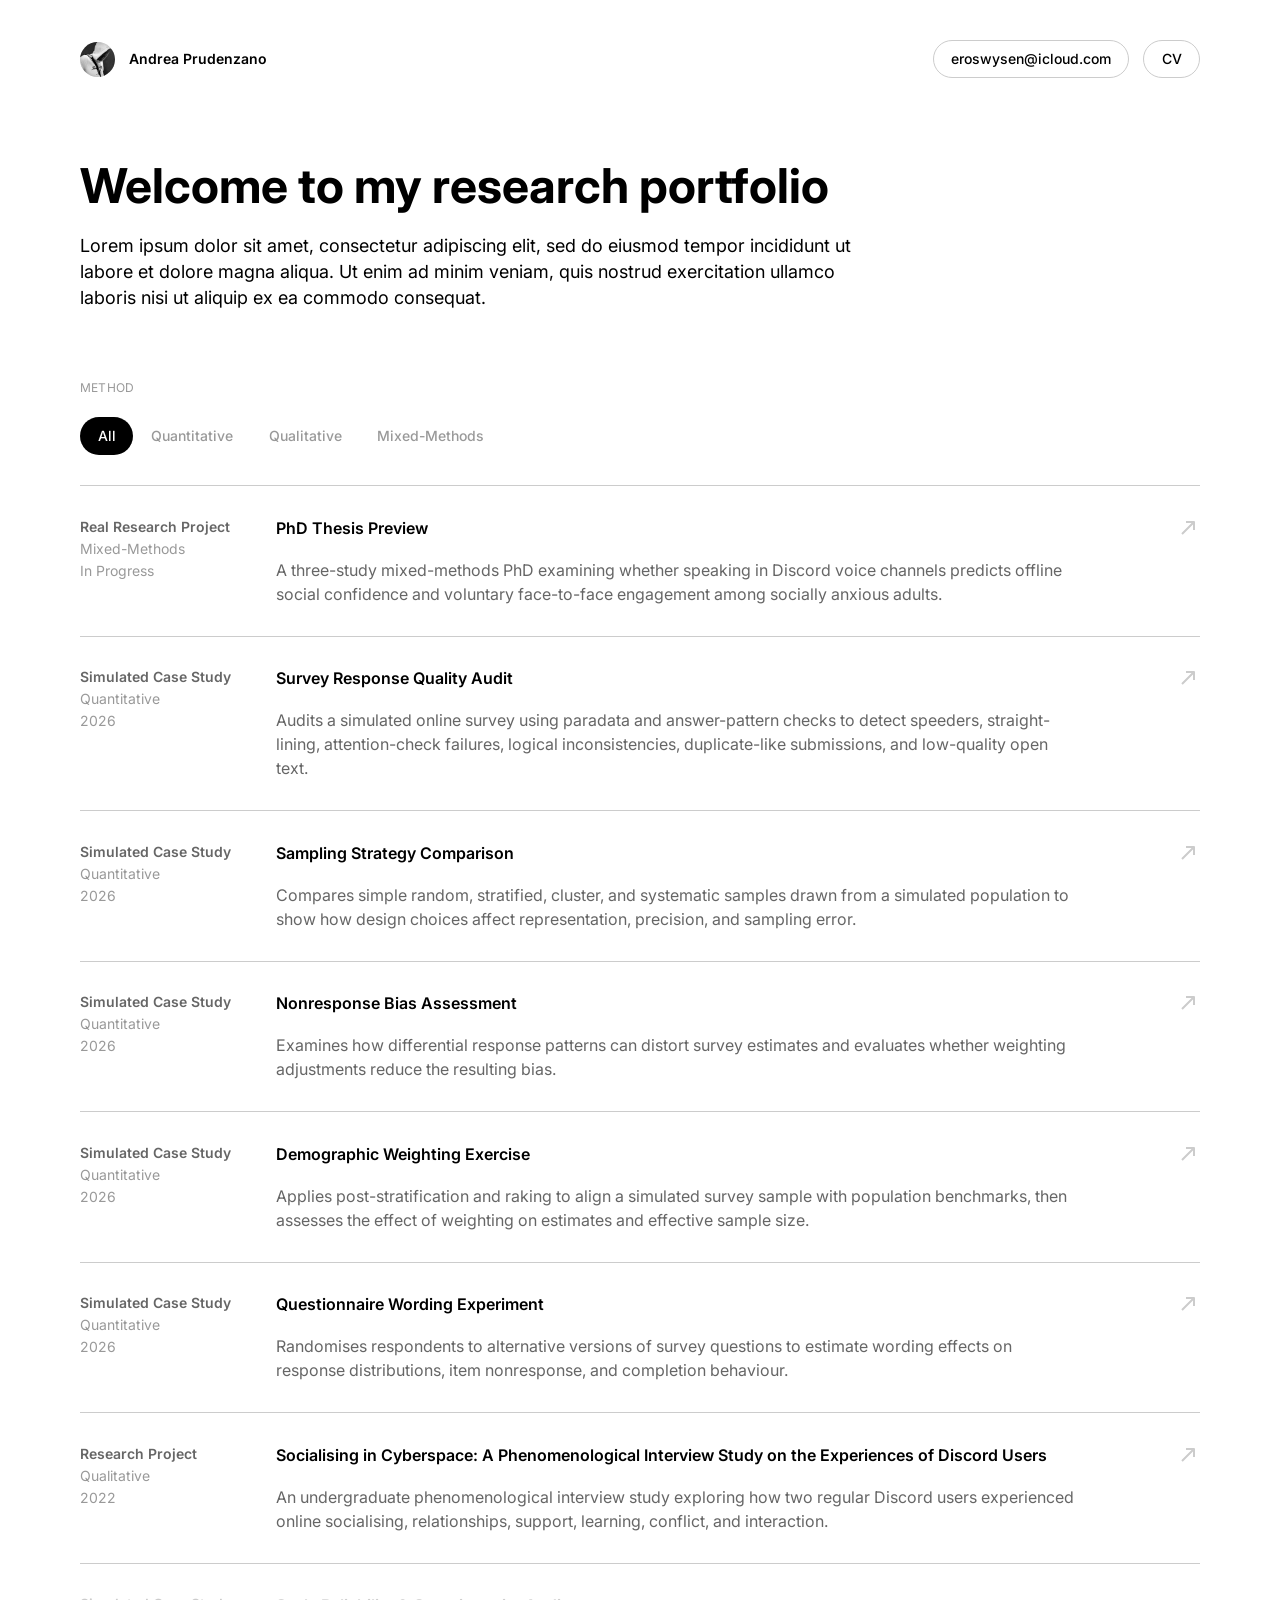
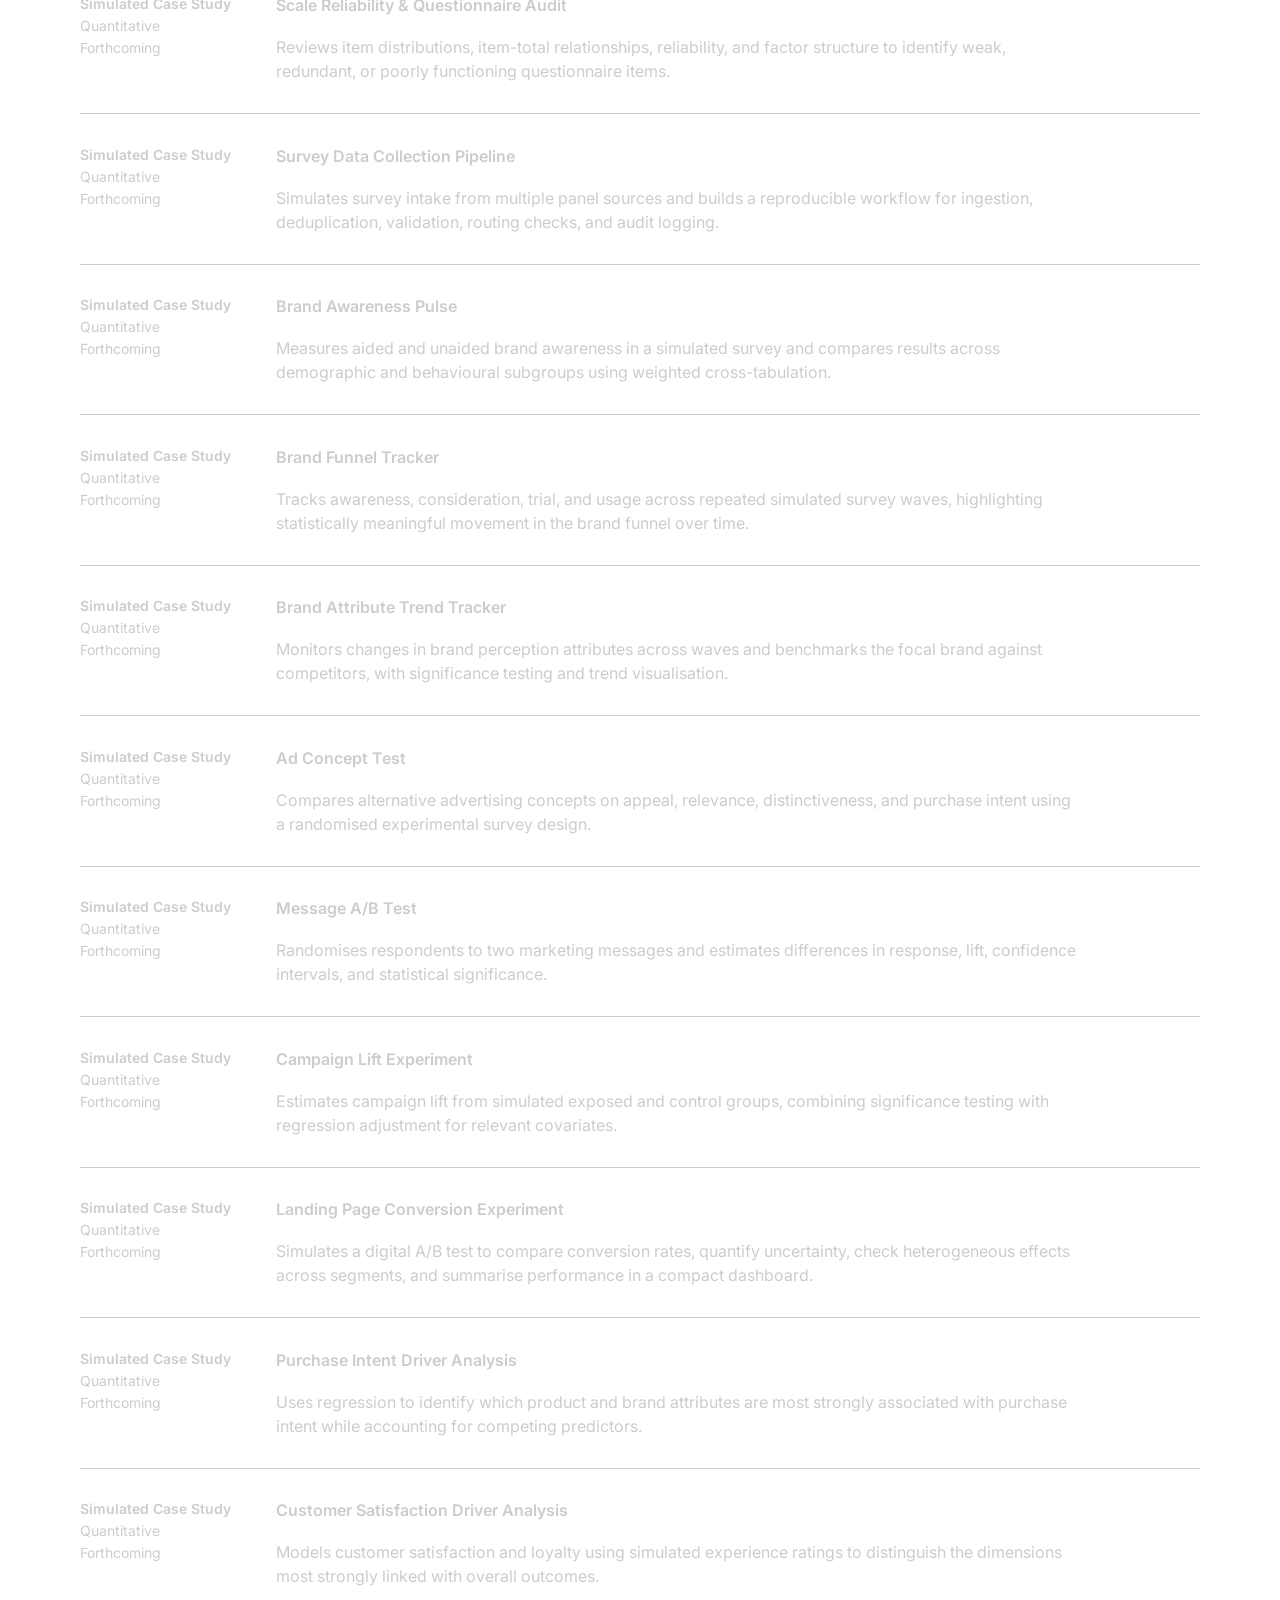
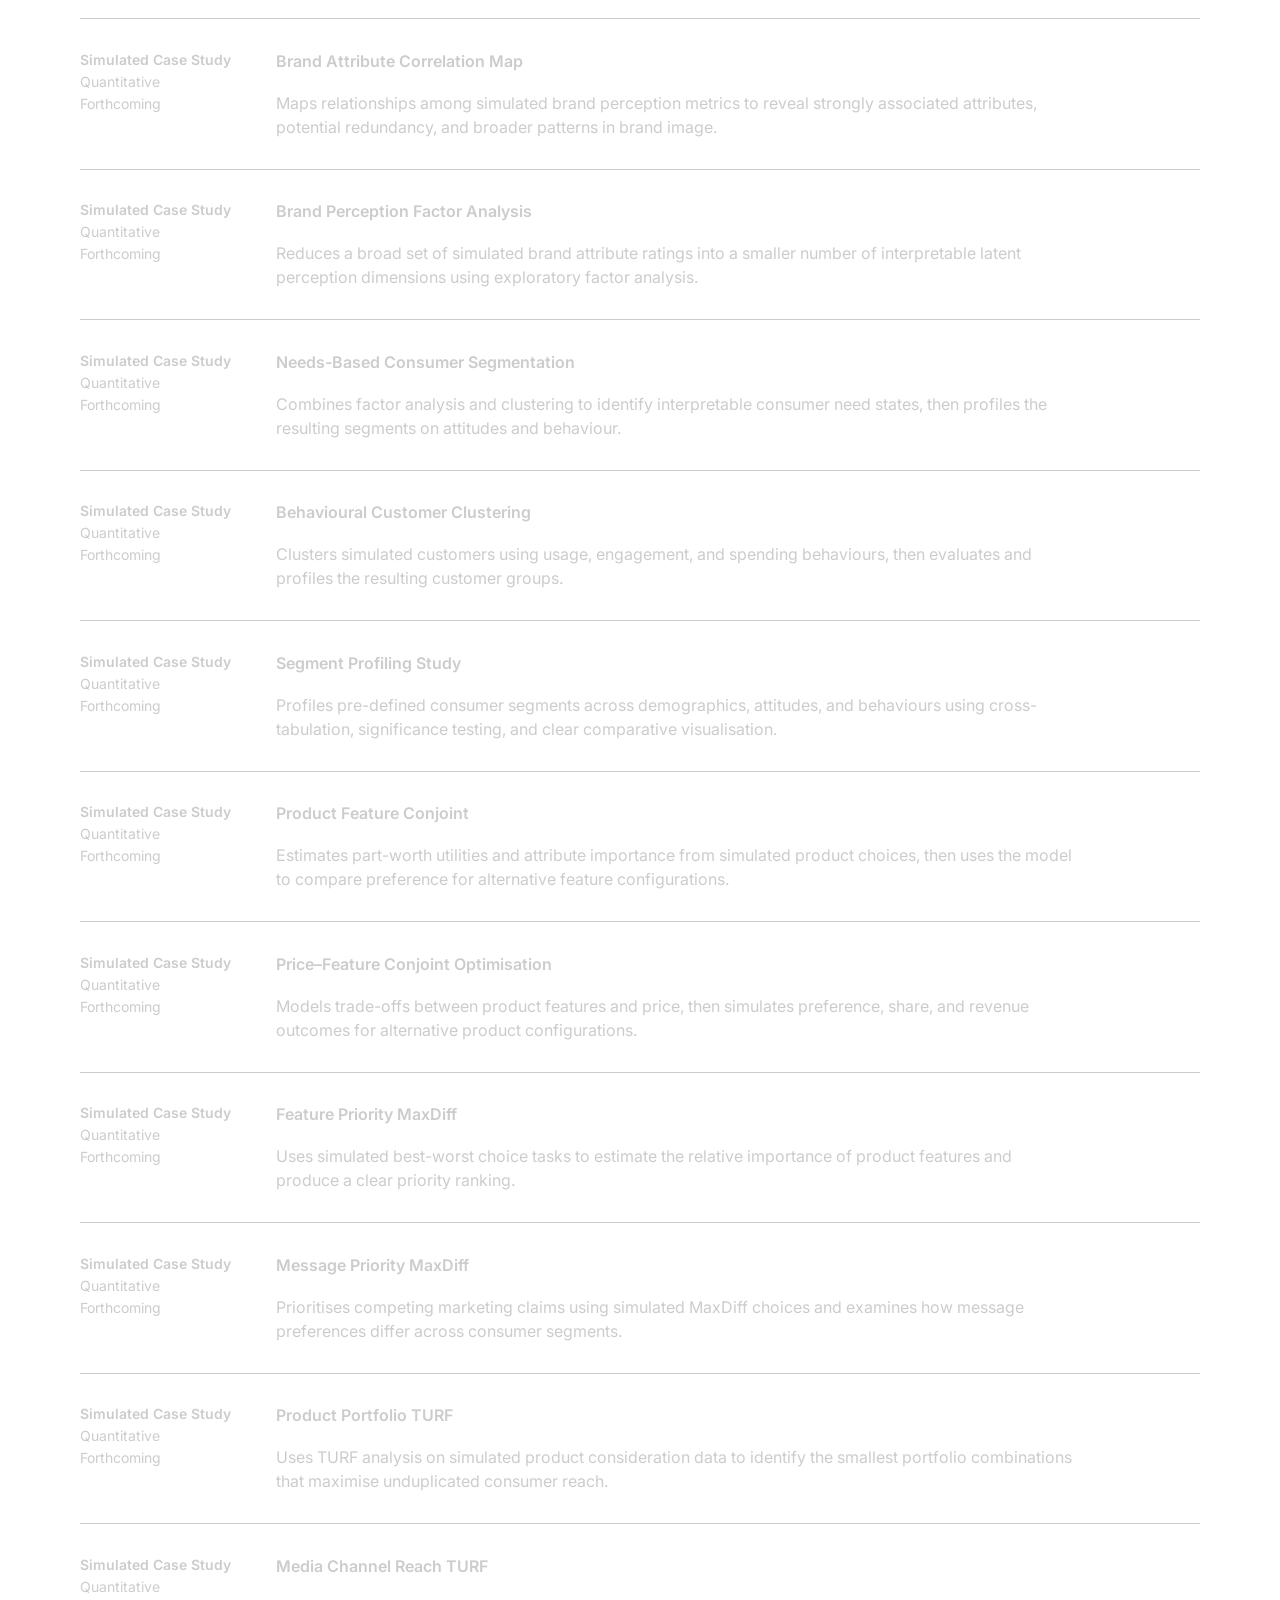
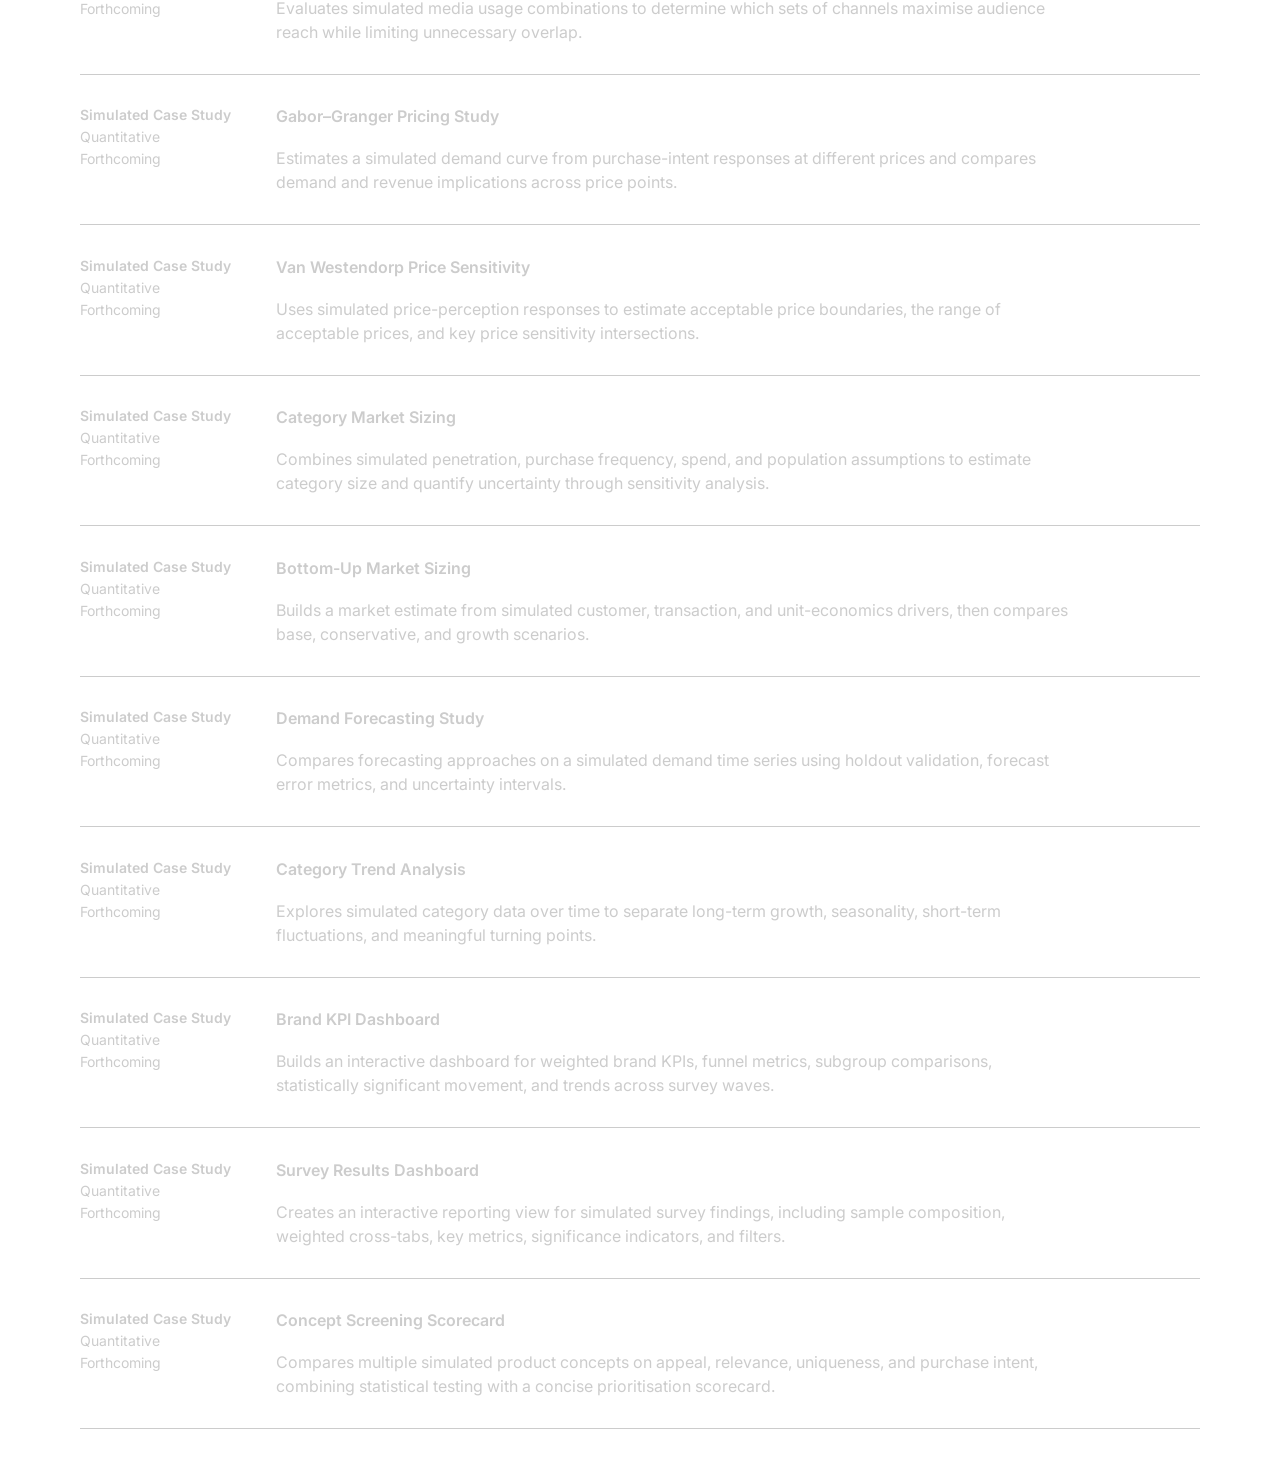
==== index.html @ dee07a95 "Deploy Figma homepage material v29" ====
<!doctype html>
<html lang="en">
<head>
  <meta charset="utf-8">
  <meta name="viewport" content="width=device-width, initial-scale=1">
  <meta name="description" content="Andrea Prudenzano — quantitative, qualitative, and mixed-methods research portfolio.">
  <meta name="deployment-version" content="20260828-figma-homepage-material-v29">
  <title>Andrea Prudenzano | Research Portfolio</title>
  <link rel="preconnect" href="https://fonts.googleapis.com">
  <link rel="preconnect" href="https://fonts.gstatic.com" crossorigin>
  <link href="https://fonts.googleapis.com/css2?family=Inter:wght@400;500;600;700&display=swap" rel="stylesheet">
  <link rel="stylesheet" href="styles.css?v=20260827-figma-system-v2">
  <link rel="stylesheet" href="homepage.css?v=20260828-figma-homepage-material-v29">
</head>
<body class="homepage">
  <div class="homepage-shell" data-node-id="109:2">
    <header class="homepage-header" data-node-id="111:19">
      <a class="homepage-identity" href="index.html" aria-label="Andrea Prudenzano, home" data-node-id="109:5">
        <img class="homepage-avatar" src="assets/profile-picture.jpeg" alt="" data-node-id="112:32">
        <span class="homepage-name" data-node-id="109:4">Andrea Prudenzano</span>
      </a>

      <a class="homepage-action homepage-email" href="mailto:eroswysen@icloud.com" data-node-id="112:24">
        eroswysen@icloud.com
      </a>

      <a class="homepage-action homepage-cv" href="https://andreaprudenzano.craft.me/UqIWkGUKM1rHyt" target="_blank" rel="noopener noreferrer" data-node-id="112:27">
        CV
      </a>
    </header>

    <main class="homepage-main" data-node-id="114:38">
      <h1 class="homepage-title" data-node-id="112:34">Welcome to my research portfolio</h1>
      <p class="homepage-intro" data-node-id="114:36">Lorem ipsum dolor sit amet, consectetur adipiscing elit, sed do eiusmod tempor incididunt ut labore et dolore magna aliqua. Ut enim ad minim veniam, quis nostrud exercitation ullamco laboris nisi ut aliquip ex ea commodo consequat.</p>
    </main>

    <div class="homepage-work" data-node-id="197:28">
    <section class="homepage-method-filter" aria-labelledby="method-filter-label" data-node-id="116:51">
      <p id="method-filter-label" class="homepage-method-label" data-node-id="116:39">Method</p>
      <div class="homepage-method-options" role="group" aria-labelledby="method-filter-label" data-node-id="118:10">
        <button class="homepage-method" type="button" data-method-filter="all" data-node-id="118:26" aria-pressed="true">All</button>
        <button class="homepage-method" type="button" data-method-filter="quantitative" data-node-id="127:9" aria-pressed="false">Quantitative</button>
        <button class="homepage-method" type="button" data-method-filter="qualitative" data-node-id="127:12" aria-pressed="false">Qualitative</button>
        <button class="homepage-method" type="button" data-method-filter="mixed-methods" data-node-id="127:15" aria-pressed="false">Mixed-Methods</button>
      </div>
    </section>

    <section class="homepage-projects" aria-label="Projects" data-node-id="127:73">
      <a class="homepage-project-row homepage-project-row-link" href="phd-thesis-preview.html" aria-label="View PhD Thesis Preview" data-method="mixed-methods" data-project-type="real" data-status="In Progress" data-component-node-id="127:48">
        <div class="homepage-project-information">
          <p class="homepage-project-meta"><span class="homepage-project-type">Real Research Project</span><br><span>Mixed-Methods</span><br><span>In Progress</span></p>
          <div class="homepage-project-content">
            <h2 class="homepage-project-title" title="PhD Thesis Preview">PhD Thesis Preview</h2>
            <p class="homepage-project-description">A three-study mixed-methods PhD examining whether speaking in Discord voice channels predicts offline social confidence and voluntary face-to-face engagement among socially anxious adults.</p>
          </div>
        </div>
        <span class="homepage-project-spacer" aria-hidden="true"></span>
        <img class="homepage-project-arrow" src="assets/top-right-arrow-default.svg" alt="" aria-hidden="true">
      </a>

      <a class="homepage-project-row homepage-project-row-link" href="survey-response-quality-audit.html" aria-label="View Survey Response Quality Audit" data-method="quantitative" data-project-type="hypothetical" data-status="2026" data-component-node-id="127:48">
        <div class="homepage-project-information">
          <p class="homepage-project-meta"><span class="homepage-project-type">Simulated Case Study</span><br><span>Quantitative</span><br><span>2026</span></p>
          <div class="homepage-project-content">
            <h2 class="homepage-project-title" title="Survey Response Quality Audit">Survey Response Quality Audit</h2>
            <p class="homepage-project-description">Audits a simulated online survey using paradata and answer-pattern checks to detect speeders, straight-lining, attention-check failures, logical inconsistencies, duplicate-like submissions, and low-quality open text.</p>
          </div>
        </div>
        <span class="homepage-project-spacer" aria-hidden="true"></span>
        <img class="homepage-project-arrow" src="assets/top-right-arrow-default.svg" alt="" aria-hidden="true">
      </a>

      <a class="homepage-project-row homepage-project-row-link" href="sampling-strategy-comparison.html" aria-label="View Sampling Strategy Comparison" data-method="quantitative" data-project-type="hypothetical" data-status="2026" data-component-node-id="127:48">
        <div class="homepage-project-information">
          <p class="homepage-project-meta"><span class="homepage-project-type">Simulated Case Study</span><br><span>Quantitative</span><br><span>2026</span></p>
          <div class="homepage-project-content">
            <h2 class="homepage-project-title" title="Sampling Strategy Comparison">Sampling Strategy Comparison</h2>
            <p class="homepage-project-description">Compares simple random, stratified, cluster, and systematic samples drawn from a simulated population to show how design choices affect representation, precision, and sampling error.</p>
          </div>
        </div>
        <span class="homepage-project-spacer" aria-hidden="true"></span>
        <img class="homepage-project-arrow" src="assets/top-right-arrow-default.svg" alt="" aria-hidden="true">
      </a>

      <a class="homepage-project-row homepage-project-row-link" href="nonresponse-bias-assessment.html" aria-label="View Nonresponse Bias Assessment" data-method="quantitative" data-project-type="hypothetical" data-status="2026" data-component-node-id="127:48">
        <div class="homepage-project-information">
          <p class="homepage-project-meta"><span class="homepage-project-type">Simulated Case Study</span><br><span>Quantitative</span><br><span>2026</span></p>
          <div class="homepage-project-content">
            <h2 class="homepage-project-title" title="Nonresponse Bias Assessment">Nonresponse Bias Assessment</h2>
            <p class="homepage-project-description">Examines how differential response patterns can distort survey estimates and evaluates whether weighting adjustments reduce the resulting bias.</p>
          </div>
        </div>
        <span class="homepage-project-spacer" aria-hidden="true"></span>
        <img class="homepage-project-arrow" src="assets/top-right-arrow-default.svg" alt="" aria-hidden="true">
      </a>

      <a class="homepage-project-row homepage-project-row-link" href="demographic-weighting-exercise.html" aria-label="View Demographic Weighting Exercise" data-method="quantitative" data-project-type="hypothetical" data-status="2026" data-component-node-id="127:48">
        <div class="homepage-project-information">
          <p class="homepage-project-meta"><span class="homepage-project-type">Simulated Case Study</span><br><span>Quantitative</span><br><span>2026</span></p>
          <div class="homepage-project-content">
            <h2 class="homepage-project-title" title="Demographic Weighting Exercise">Demographic Weighting Exercise</h2>
            <p class="homepage-project-description">Applies post-stratification and raking to align a simulated survey sample with population benchmarks, then assesses the effect of weighting on estimates and effective sample size.</p>
          </div>
        </div>
        <span class="homepage-project-spacer" aria-hidden="true"></span>
        <img class="homepage-project-arrow" src="assets/top-right-arrow-default.svg" alt="" aria-hidden="true">
      </a>

      <a class="homepage-project-row homepage-project-row-link" href="questionnaire-wording-experiment.html" aria-label="View Questionnaire Wording Experiment" data-method="quantitative" data-project-type="hypothetical" data-status="2026" data-component-node-id="127:48">
        <div class="homepage-project-information">
          <p class="homepage-project-meta"><span class="homepage-project-type">Simulated Case Study</span><br><span>Quantitative</span><br><span>2026</span></p>
          <div class="homepage-project-content">
            <h2 class="homepage-project-title" title="Questionnaire Wording Experiment">Questionnaire Wording Experiment</h2>
            <p class="homepage-project-description">Randomises respondents to alternative versions of survey questions to estimate wording effects on response distributions, item nonresponse, and completion behaviour.</p>
          </div>
        </div>
        <span class="homepage-project-spacer" aria-hidden="true"></span>
        <img class="homepage-project-arrow" src="assets/top-right-arrow-default.svg" alt="" aria-hidden="true">
      </a>

      <a class="homepage-project-row homepage-project-row-link" href="socialising-in-cyberspace.html" aria-label="View Socialising in Cyberspace: A Phenomenological Interview Study on the Experiences of Discord Users" data-method="qualitative" data-project-type="real" data-status="2022" data-component-node-id="127:48">
        <div class="homepage-project-information">
          <p class="homepage-project-meta"><span class="homepage-project-type">Research Project</span><br><span>Qualitative</span><br><span>2022</span></p>
          <div class="homepage-project-content">
            <h2 class="homepage-project-title" title="Socialising in Cyberspace: A Phenomenological Interview Study on the Experiences of Discord Users">Socialising in Cyberspace: A Phenomenological Interview Study on the Experiences of Discord Users</h2>
            <p class="homepage-project-description">An undergraduate phenomenological interview study exploring how two regular Discord users experienced online socialising, relationships, support, learning, conflict, and interaction.</p>
          </div>
        </div>
        <span class="homepage-project-spacer" aria-hidden="true"></span>
        <img class="homepage-project-arrow" src="assets/top-right-arrow-default.svg" alt="" aria-hidden="true">
      </a>

      <article class="homepage-project-row" data-method="quantitative" data-project-type="hypothetical" data-status="Forthcoming" data-component-node-id="145:26">
        <div class="homepage-project-information">
          <p class="homepage-project-meta"><span class="homepage-project-type">Simulated Case Study</span><br><span>Quantitative</span><br><span>Forthcoming</span></p>
          <div class="homepage-project-content">
            <h2 class="homepage-project-title" title="Scale Reliability &amp; Questionnaire Audit">Scale Reliability &amp; Questionnaire Audit</h2>
            <p class="homepage-project-description">Reviews item distributions, item-total relationships, reliability, and factor structure to identify weak, redundant, or poorly functioning questionnaire items.</p>
          </div>
        </div>
        <span class="homepage-project-spacer" aria-hidden="true"></span>
        <img class="homepage-project-arrow" src="assets/top-right-arrow-default.svg" alt="" aria-hidden="true">
      </article>

      <article class="homepage-project-row" data-method="quantitative" data-project-type="hypothetical" data-status="Forthcoming" data-component-node-id="145:26">
        <div class="homepage-project-information">
          <p class="homepage-project-meta"><span class="homepage-project-type">Simulated Case Study</span><br><span>Quantitative</span><br><span>Forthcoming</span></p>
          <div class="homepage-project-content">
            <h2 class="homepage-project-title" title="Survey Data Collection Pipeline">Survey Data Collection Pipeline</h2>
            <p class="homepage-project-description">Simulates survey intake from multiple panel sources and builds a reproducible workflow for ingestion, deduplication, validation, routing checks, and audit logging.</p>
          </div>
        </div>
        <span class="homepage-project-spacer" aria-hidden="true"></span>
        <img class="homepage-project-arrow" src="assets/top-right-arrow-default.svg" alt="" aria-hidden="true">
      </article>

      <article class="homepage-project-row" data-method="quantitative" data-project-type="hypothetical" data-status="Forthcoming" data-component-node-id="145:26">
        <div class="homepage-project-information">
          <p class="homepage-project-meta"><span class="homepage-project-type">Simulated Case Study</span><br><span>Quantitative</span><br><span>Forthcoming</span></p>
          <div class="homepage-project-content">
            <h2 class="homepage-project-title" title="Brand Awareness Pulse">Brand Awareness Pulse</h2>
            <p class="homepage-project-description">Measures aided and unaided brand awareness in a simulated survey and compares results across demographic and behavioural subgroups using weighted cross-tabulation.</p>
          </div>
        </div>
        <span class="homepage-project-spacer" aria-hidden="true"></span>
        <img class="homepage-project-arrow" src="assets/top-right-arrow-default.svg" alt="" aria-hidden="true">
      </article>

      <article class="homepage-project-row" data-method="quantitative" data-project-type="hypothetical" data-status="Forthcoming" data-component-node-id="145:26">
        <div class="homepage-project-information">
          <p class="homepage-project-meta"><span class="homepage-project-type">Simulated Case Study</span><br><span>Quantitative</span><br><span>Forthcoming</span></p>
          <div class="homepage-project-content">
            <h2 class="homepage-project-title" title="Brand Funnel Tracker">Brand Funnel Tracker</h2>
            <p class="homepage-project-description">Tracks awareness, consideration, trial, and usage across repeated simulated survey waves, highlighting statistically meaningful movement in the brand funnel over time.</p>
          </div>
        </div>
        <span class="homepage-project-spacer" aria-hidden="true"></span>
        <img class="homepage-project-arrow" src="assets/top-right-arrow-default.svg" alt="" aria-hidden="true">
      </article>

      <article class="homepage-project-row" data-method="quantitative" data-project-type="hypothetical" data-status="Forthcoming" data-component-node-id="145:26">
        <div class="homepage-project-information">
          <p class="homepage-project-meta"><span class="homepage-project-type">Simulated Case Study</span><br><span>Quantitative</span><br><span>Forthcoming</span></p>
          <div class="homepage-project-content">
            <h2 class="homepage-project-title" title="Brand Attribute Trend Tracker">Brand Attribute Trend Tracker</h2>
            <p class="homepage-project-description">Monitors changes in brand perception attributes across waves and benchmarks the focal brand against competitors, with significance testing and trend visualisation.</p>
          </div>
        </div>
        <span class="homepage-project-spacer" aria-hidden="true"></span>
        <img class="homepage-project-arrow" src="assets/top-right-arrow-default.svg" alt="" aria-hidden="true">
      </article>

      <article class="homepage-project-row" data-method="quantitative" data-project-type="hypothetical" data-status="Forthcoming" data-component-node-id="145:26">
        <div class="homepage-project-information">
          <p class="homepage-project-meta"><span class="homepage-project-type">Simulated Case Study</span><br><span>Quantitative</span><br><span>Forthcoming</span></p>
          <div class="homepage-project-content">
            <h2 class="homepage-project-title" title="Ad Concept Test">Ad Concept Test</h2>
            <p class="homepage-project-description">Compares alternative advertising concepts on appeal, relevance, distinctiveness, and purchase intent using a randomised experimental survey design.</p>
          </div>
        </div>
        <span class="homepage-project-spacer" aria-hidden="true"></span>
        <img class="homepage-project-arrow" src="assets/top-right-arrow-default.svg" alt="" aria-hidden="true">
      </article>

      <article class="homepage-project-row" data-method="quantitative" data-project-type="hypothetical" data-status="Forthcoming" data-component-node-id="145:26">
        <div class="homepage-project-information">
          <p class="homepage-project-meta"><span class="homepage-project-type">Simulated Case Study</span><br><span>Quantitative</span><br><span>Forthcoming</span></p>
          <div class="homepage-project-content">
            <h2 class="homepage-project-title" title="Message A/B Test">Message A/B Test</h2>
            <p class="homepage-project-description">Randomises respondents to two marketing messages and estimates differences in response, lift, confidence intervals, and statistical significance.</p>
          </div>
        </div>
        <span class="homepage-project-spacer" aria-hidden="true"></span>
        <img class="homepage-project-arrow" src="assets/top-right-arrow-default.svg" alt="" aria-hidden="true">
      </article>

      <article class="homepage-project-row" data-method="quantitative" data-project-type="hypothetical" data-status="Forthcoming" data-component-node-id="145:26">
        <div class="homepage-project-information">
          <p class="homepage-project-meta"><span class="homepage-project-type">Simulated Case Study</span><br><span>Quantitative</span><br><span>Forthcoming</span></p>
          <div class="homepage-project-content">
            <h2 class="homepage-project-title" title="Campaign Lift Experiment">Campaign Lift Experiment</h2>
            <p class="homepage-project-description">Estimates campaign lift from simulated exposed and control groups, combining significance testing with regression adjustment for relevant covariates.</p>
          </div>
        </div>
        <span class="homepage-project-spacer" aria-hidden="true"></span>
        <img class="homepage-project-arrow" src="assets/top-right-arrow-default.svg" alt="" aria-hidden="true">
      </article>

      <article class="homepage-project-row" data-method="quantitative" data-project-type="hypothetical" data-status="Forthcoming" data-component-node-id="145:26">
        <div class="homepage-project-information">
          <p class="homepage-project-meta"><span class="homepage-project-type">Simulated Case Study</span><br><span>Quantitative</span><br><span>Forthcoming</span></p>
          <div class="homepage-project-content">
            <h2 class="homepage-project-title" title="Landing Page Conversion Experiment">Landing Page Conversion Experiment</h2>
            <p class="homepage-project-description">Simulates a digital A/B test to compare conversion rates, quantify uncertainty, check heterogeneous effects across segments, and summarise performance in a compact dashboard.</p>
          </div>
        </div>
        <span class="homepage-project-spacer" aria-hidden="true"></span>
        <img class="homepage-project-arrow" src="assets/top-right-arrow-default.svg" alt="" aria-hidden="true">
      </article>

      <article class="homepage-project-row" data-method="quantitative" data-project-type="hypothetical" data-status="Forthcoming" data-component-node-id="145:26">
        <div class="homepage-project-information">
          <p class="homepage-project-meta"><span class="homepage-project-type">Simulated Case Study</span><br><span>Quantitative</span><br><span>Forthcoming</span></p>
          <div class="homepage-project-content">
            <h2 class="homepage-project-title" title="Purchase Intent Driver Analysis">Purchase Intent Driver Analysis</h2>
            <p class="homepage-project-description">Uses regression to identify which product and brand attributes are most strongly associated with purchase intent while accounting for competing predictors.</p>
          </div>
        </div>
        <span class="homepage-project-spacer" aria-hidden="true"></span>
        <img class="homepage-project-arrow" src="assets/top-right-arrow-default.svg" alt="" aria-hidden="true">
      </article>

      <article class="homepage-project-row" data-method="quantitative" data-project-type="hypothetical" data-status="Forthcoming" data-component-node-id="145:26">
        <div class="homepage-project-information">
          <p class="homepage-project-meta"><span class="homepage-project-type">Simulated Case Study</span><br><span>Quantitative</span><br><span>Forthcoming</span></p>
          <div class="homepage-project-content">
            <h2 class="homepage-project-title" title="Customer Satisfaction Driver Analysis">Customer Satisfaction Driver Analysis</h2>
            <p class="homepage-project-description">Models customer satisfaction and loyalty using simulated experience ratings to distinguish the dimensions most strongly linked with overall outcomes.</p>
          </div>
        </div>
        <span class="homepage-project-spacer" aria-hidden="true"></span>
        <img class="homepage-project-arrow" src="assets/top-right-arrow-default.svg" alt="" aria-hidden="true">
      </article>

      <article class="homepage-project-row" data-method="quantitative" data-project-type="hypothetical" data-status="Forthcoming" data-component-node-id="145:26">
        <div class="homepage-project-information">
          <p class="homepage-project-meta"><span class="homepage-project-type">Simulated Case Study</span><br><span>Quantitative</span><br><span>Forthcoming</span></p>
          <div class="homepage-project-content">
            <h2 class="homepage-project-title" title="Brand Attribute Correlation Map">Brand Attribute Correlation Map</h2>
            <p class="homepage-project-description">Maps relationships among simulated brand perception metrics to reveal strongly associated attributes, potential redundancy, and broader patterns in brand image.</p>
          </div>
        </div>
        <span class="homepage-project-spacer" aria-hidden="true"></span>
        <img class="homepage-project-arrow" src="assets/top-right-arrow-default.svg" alt="" aria-hidden="true">
      </article>

      <article class="homepage-project-row" data-method="quantitative" data-project-type="hypothetical" data-status="Forthcoming" data-component-node-id="145:26">
        <div class="homepage-project-information">
          <p class="homepage-project-meta"><span class="homepage-project-type">Simulated Case Study</span><br><span>Quantitative</span><br><span>Forthcoming</span></p>
          <div class="homepage-project-content">
            <h2 class="homepage-project-title" title="Brand Perception Factor Analysis">Brand Perception Factor Analysis</h2>
            <p class="homepage-project-description">Reduces a broad set of simulated brand attribute ratings into a smaller number of interpretable latent perception dimensions using exploratory factor analysis.</p>
          </div>
        </div>
        <span class="homepage-project-spacer" aria-hidden="true"></span>
        <img class="homepage-project-arrow" src="assets/top-right-arrow-default.svg" alt="" aria-hidden="true">
      </article>

      <article class="homepage-project-row" data-method="quantitative" data-project-type="hypothetical" data-status="Forthcoming" data-component-node-id="145:26">
        <div class="homepage-project-information">
          <p class="homepage-project-meta"><span class="homepage-project-type">Simulated Case Study</span><br><span>Quantitative</span><br><span>Forthcoming</span></p>
          <div class="homepage-project-content">
            <h2 class="homepage-project-title" title="Needs-Based Consumer Segmentation">Needs-Based Consumer Segmentation</h2>
            <p class="homepage-project-description">Combines factor analysis and clustering to identify interpretable consumer need states, then profiles the resulting segments on attitudes and behaviour.</p>
          </div>
        </div>
        <span class="homepage-project-spacer" aria-hidden="true"></span>
        <img class="homepage-project-arrow" src="assets/top-right-arrow-default.svg" alt="" aria-hidden="true">
      </article>

      <article class="homepage-project-row" data-method="quantitative" data-project-type="hypothetical" data-status="Forthcoming" data-component-node-id="145:26">
        <div class="homepage-project-information">
          <p class="homepage-project-meta"><span class="homepage-project-type">Simulated Case Study</span><br><span>Quantitative</span><br><span>Forthcoming</span></p>
          <div class="homepage-project-content">
            <h2 class="homepage-project-title" title="Behavioural Customer Clustering">Behavioural Customer Clustering</h2>
            <p class="homepage-project-description">Clusters simulated customers using usage, engagement, and spending behaviours, then evaluates and profiles the resulting customer groups.</p>
          </div>
        </div>
        <span class="homepage-project-spacer" aria-hidden="true"></span>
        <img class="homepage-project-arrow" src="assets/top-right-arrow-default.svg" alt="" aria-hidden="true">
      </article>

      <article class="homepage-project-row" data-method="quantitative" data-project-type="hypothetical" data-status="Forthcoming" data-component-node-id="145:26">
        <div class="homepage-project-information">
          <p class="homepage-project-meta"><span class="homepage-project-type">Simulated Case Study</span><br><span>Quantitative</span><br><span>Forthcoming</span></p>
          <div class="homepage-project-content">
            <h2 class="homepage-project-title" title="Segment Profiling Study">Segment Profiling Study</h2>
            <p class="homepage-project-description">Profiles pre-defined consumer segments across demographics, attitudes, and behaviours using cross-tabulation, significance testing, and clear comparative visualisation.</p>
          </div>
        </div>
        <span class="homepage-project-spacer" aria-hidden="true"></span>
        <img class="homepage-project-arrow" src="assets/top-right-arrow-default.svg" alt="" aria-hidden="true">
      </article>

      <article class="homepage-project-row" data-method="quantitative" data-project-type="hypothetical" data-status="Forthcoming" data-component-node-id="145:26">
        <div class="homepage-project-information">
          <p class="homepage-project-meta"><span class="homepage-project-type">Simulated Case Study</span><br><span>Quantitative</span><br><span>Forthcoming</span></p>
          <div class="homepage-project-content">
            <h2 class="homepage-project-title" title="Product Feature Conjoint">Product Feature Conjoint</h2>
            <p class="homepage-project-description">Estimates part-worth utilities and attribute importance from simulated product choices, then uses the model to compare preference for alternative feature configurations.</p>
          </div>
        </div>
        <span class="homepage-project-spacer" aria-hidden="true"></span>
        <img class="homepage-project-arrow" src="assets/top-right-arrow-default.svg" alt="" aria-hidden="true">
      </article>

      <article class="homepage-project-row" data-method="quantitative" data-project-type="hypothetical" data-status="Forthcoming" data-component-node-id="145:26">
        <div class="homepage-project-information">
          <p class="homepage-project-meta"><span class="homepage-project-type">Simulated Case Study</span><br><span>Quantitative</span><br><span>Forthcoming</span></p>
          <div class="homepage-project-content">
            <h2 class="homepage-project-title" title="Price–Feature Conjoint Optimisation">Price–Feature Conjoint Optimisation</h2>
            <p class="homepage-project-description">Models trade-offs between product features and price, then simulates preference, share, and revenue outcomes for alternative product configurations.</p>
          </div>
        </div>
        <span class="homepage-project-spacer" aria-hidden="true"></span>
        <img class="homepage-project-arrow" src="assets/top-right-arrow-default.svg" alt="" aria-hidden="true">
      </article>

      <article class="homepage-project-row" data-method="quantitative" data-project-type="hypothetical" data-status="Forthcoming" data-component-node-id="145:26">
        <div class="homepage-project-information">
          <p class="homepage-project-meta"><span class="homepage-project-type">Simulated Case Study</span><br><span>Quantitative</span><br><span>Forthcoming</span></p>
          <div class="homepage-project-content">
            <h2 class="homepage-project-title" title="Feature Priority MaxDiff">Feature Priority MaxDiff</h2>
            <p class="homepage-project-description">Uses simulated best-worst choice tasks to estimate the relative importance of product features and produce a clear priority ranking.</p>
          </div>
        </div>
        <span class="homepage-project-spacer" aria-hidden="true"></span>
        <img class="homepage-project-arrow" src="assets/top-right-arrow-default.svg" alt="" aria-hidden="true">
      </article>

      <article class="homepage-project-row" data-method="quantitative" data-project-type="hypothetical" data-status="Forthcoming" data-component-node-id="145:26">
        <div class="homepage-project-information">
          <p class="homepage-project-meta"><span class="homepage-project-type">Simulated Case Study</span><br><span>Quantitative</span><br><span>Forthcoming</span></p>
          <div class="homepage-project-content">
            <h2 class="homepage-project-title" title="Message Priority MaxDiff">Message Priority MaxDiff</h2>
            <p class="homepage-project-description">Prioritises competing marketing claims using simulated MaxDiff choices and examines how message preferences differ across consumer segments.</p>
          </div>
        </div>
        <span class="homepage-project-spacer" aria-hidden="true"></span>
        <img class="homepage-project-arrow" src="assets/top-right-arrow-default.svg" alt="" aria-hidden="true">
      </article>

      <article class="homepage-project-row" data-method="quantitative" data-project-type="hypothetical" data-status="Forthcoming" data-component-node-id="145:26">
        <div class="homepage-project-information">
          <p class="homepage-project-meta"><span class="homepage-project-type">Simulated Case Study</span><br><span>Quantitative</span><br><span>Forthcoming</span></p>
          <div class="homepage-project-content">
            <h2 class="homepage-project-title" title="Product Portfolio TURF">Product Portfolio TURF</h2>
            <p class="homepage-project-description">Uses TURF analysis on simulated product consideration data to identify the smallest portfolio combinations that maximise unduplicated consumer reach.</p>
          </div>
        </div>
        <span class="homepage-project-spacer" aria-hidden="true"></span>
        <img class="homepage-project-arrow" src="assets/top-right-arrow-default.svg" alt="" aria-hidden="true">
      </article>

      <article class="homepage-project-row" data-method="quantitative" data-project-type="hypothetical" data-status="Forthcoming" data-component-node-id="145:26">
        <div class="homepage-project-information">
          <p class="homepage-project-meta"><span class="homepage-project-type">Simulated Case Study</span><br><span>Quantitative</span><br><span>Forthcoming</span></p>
          <div class="homepage-project-content">
            <h2 class="homepage-project-title" title="Media Channel Reach TURF">Media Channel Reach TURF</h2>
            <p class="homepage-project-description">Evaluates simulated media usage combinations to determine which sets of channels maximise audience reach while limiting unnecessary overlap.</p>
          </div>
        </div>
        <span class="homepage-project-spacer" aria-hidden="true"></span>
        <img class="homepage-project-arrow" src="assets/top-right-arrow-default.svg" alt="" aria-hidden="true">
      </article>

      <article class="homepage-project-row" data-method="quantitative" data-project-type="hypothetical" data-status="Forthcoming" data-component-node-id="145:26">
        <div class="homepage-project-information">
          <p class="homepage-project-meta"><span class="homepage-project-type">Simulated Case Study</span><br><span>Quantitative</span><br><span>Forthcoming</span></p>
          <div class="homepage-project-content">
            <h2 class="homepage-project-title" title="Gabor–Granger Pricing Study">Gabor–Granger Pricing Study</h2>
            <p class="homepage-project-description">Estimates a simulated demand curve from purchase-intent responses at different prices and compares demand and revenue implications across price points.</p>
          </div>
        </div>
        <span class="homepage-project-spacer" aria-hidden="true"></span>
        <img class="homepage-project-arrow" src="assets/top-right-arrow-default.svg" alt="" aria-hidden="true">
      </article>

      <article class="homepage-project-row" data-method="quantitative" data-project-type="hypothetical" data-status="Forthcoming" data-component-node-id="145:26">
        <div class="homepage-project-information">
          <p class="homepage-project-meta"><span class="homepage-project-type">Simulated Case Study</span><br><span>Quantitative</span><br><span>Forthcoming</span></p>
          <div class="homepage-project-content">
            <h2 class="homepage-project-title" title="Van Westendorp Price Sensitivity">Van Westendorp Price Sensitivity</h2>
            <p class="homepage-project-description">Uses simulated price-perception responses to estimate acceptable price boundaries, the range of acceptable prices, and key price sensitivity intersections.</p>
          </div>
        </div>
        <span class="homepage-project-spacer" aria-hidden="true"></span>
        <img class="homepage-project-arrow" src="assets/top-right-arrow-default.svg" alt="" aria-hidden="true">
      </article>

      <article class="homepage-project-row" data-method="quantitative" data-project-type="hypothetical" data-status="Forthcoming" data-component-node-id="145:26">
        <div class="homepage-project-information">
          <p class="homepage-project-meta"><span class="homepage-project-type">Simulated Case Study</span><br><span>Quantitative</span><br><span>Forthcoming</span></p>
          <div class="homepage-project-content">
            <h2 class="homepage-project-title" title="Category Market Sizing">Category Market Sizing</h2>
            <p class="homepage-project-description">Combines simulated penetration, purchase frequency, spend, and population assumptions to estimate category size and quantify uncertainty through sensitivity analysis.</p>
          </div>
        </div>
        <span class="homepage-project-spacer" aria-hidden="true"></span>
        <img class="homepage-project-arrow" src="assets/top-right-arrow-default.svg" alt="" aria-hidden="true">
      </article>

      <article class="homepage-project-row" data-method="quantitative" data-project-type="hypothetical" data-status="Forthcoming" data-component-node-id="145:26">
        <div class="homepage-project-information">
          <p class="homepage-project-meta"><span class="homepage-project-type">Simulated Case Study</span><br><span>Quantitative</span><br><span>Forthcoming</span></p>
          <div class="homepage-project-content">
            <h2 class="homepage-project-title" title="Bottom-Up Market Sizing">Bottom-Up Market Sizing</h2>
            <p class="homepage-project-description">Builds a market estimate from simulated customer, transaction, and unit-economics drivers, then compares base, conservative, and growth scenarios.</p>
          </div>
        </div>
        <span class="homepage-project-spacer" aria-hidden="true"></span>
        <img class="homepage-project-arrow" src="assets/top-right-arrow-default.svg" alt="" aria-hidden="true">
      </article>

      <article class="homepage-project-row" data-method="quantitative" data-project-type="hypothetical" data-status="Forthcoming" data-component-node-id="145:26">
        <div class="homepage-project-information">
          <p class="homepage-project-meta"><span class="homepage-project-type">Simulated Case Study</span><br><span>Quantitative</span><br><span>Forthcoming</span></p>
          <div class="homepage-project-content">
            <h2 class="homepage-project-title" title="Demand Forecasting Study">Demand Forecasting Study</h2>
            <p class="homepage-project-description">Compares forecasting approaches on a simulated demand time series using holdout validation, forecast error metrics, and uncertainty intervals.</p>
          </div>
        </div>
        <span class="homepage-project-spacer" aria-hidden="true"></span>
        <img class="homepage-project-arrow" src="assets/top-right-arrow-default.svg" alt="" aria-hidden="true">
      </article>

      <article class="homepage-project-row" data-method="quantitative" data-project-type="hypothetical" data-status="Forthcoming" data-component-node-id="145:26">
        <div class="homepage-project-information">
          <p class="homepage-project-meta"><span class="homepage-project-type">Simulated Case Study</span><br><span>Quantitative</span><br><span>Forthcoming</span></p>
          <div class="homepage-project-content">
            <h2 class="homepage-project-title" title="Category Trend Analysis">Category Trend Analysis</h2>
            <p class="homepage-project-description">Explores simulated category data over time to separate long-term growth, seasonality, short-term fluctuations, and meaningful turning points.</p>
          </div>
        </div>
        <span class="homepage-project-spacer" aria-hidden="true"></span>
        <img class="homepage-project-arrow" src="assets/top-right-arrow-default.svg" alt="" aria-hidden="true">
      </article>

      <article class="homepage-project-row" data-method="quantitative" data-project-type="hypothetical" data-status="Forthcoming" data-component-node-id="145:26">
        <div class="homepage-project-information">
          <p class="homepage-project-meta"><span class="homepage-project-type">Simulated Case Study</span><br><span>Quantitative</span><br><span>Forthcoming</span></p>
          <div class="homepage-project-content">
            <h2 class="homepage-project-title" title="Brand KPI Dashboard">Brand KPI Dashboard</h2>
            <p class="homepage-project-description">Builds an interactive dashboard for weighted brand KPIs, funnel metrics, subgroup comparisons, statistically significant movement, and trends across survey waves.</p>
          </div>
        </div>
        <span class="homepage-project-spacer" aria-hidden="true"></span>
        <img class="homepage-project-arrow" src="assets/top-right-arrow-default.svg" alt="" aria-hidden="true">
      </article>

      <article class="homepage-project-row" data-method="quantitative" data-project-type="hypothetical" data-status="Forthcoming" data-component-node-id="145:26">
        <div class="homepage-project-information">
          <p class="homepage-project-meta"><span class="homepage-project-type">Simulated Case Study</span><br><span>Quantitative</span><br><span>Forthcoming</span></p>
          <div class="homepage-project-content">
            <h2 class="homepage-project-title" title="Survey Results Dashboard">Survey Results Dashboard</h2>
            <p class="homepage-project-description">Creates an interactive reporting view for simulated survey findings, including sample composition, weighted cross-tabs, key metrics, significance indicators, and filters.</p>
          </div>
        </div>
        <span class="homepage-project-spacer" aria-hidden="true"></span>
        <img class="homepage-project-arrow" src="assets/top-right-arrow-default.svg" alt="" aria-hidden="true">
      </article>

      <article class="homepage-project-row" data-method="quantitative" data-project-type="hypothetical" data-status="Forthcoming" data-component-node-id="145:26">
        <div class="homepage-project-information">
          <p class="homepage-project-meta"><span class="homepage-project-type">Simulated Case Study</span><br><span>Quantitative</span><br><span>Forthcoming</span></p>
          <div class="homepage-project-content">
            <h2 class="homepage-project-title" title="Concept Screening Scorecard">Concept Screening Scorecard</h2>
            <p class="homepage-project-description">Compares multiple simulated product concepts on appeal, relevance, uniqueness, and purchase intent, combining statistical testing with a concise prioritisation scorecard.</p>
          </div>
        </div>
        <span class="homepage-project-spacer" aria-hidden="true"></span>
        <img class="homepage-project-arrow" src="assets/top-right-arrow-default.svg" alt="" aria-hidden="true">
      </article>
      <p class="homepage-project-empty" role="status" aria-live="polite" hidden>No projects match this method.</p>
    </section>
    </div>
  </div>
  <script src="homepage.js?v=20260828-figma-homepage-material-v29"></script>
</body>
</html>
---- styles.css ----
:root {
  color-scheme: light;

  /* SF Pro on Apple platforms, with close system fallbacks elsewhere. */
  --font-system: -apple-system, BlinkMacSystemFont, "SF Pro Text", "SF Pro Display", "Helvetica Neue", Arial, sans-serif;

  /* Figma palette: https://www.figma.com/design/UarD4TsXBWGQ4MlH1412yy?node-id=76-2 */
  --palette-primary: #000000;
  --palette-secondary: #404040;
  --palette-tertiary: #808080;
  --palette-quaternary: #cccccc;
  --palette-quinary: #ffffff;

  --background: var(--palette-quinary);
  --heading-text: var(--palette-primary);
  --text-primary: var(--palette-secondary);
  --text-secondary: var(--palette-secondary);
  --text-tertiary: var(--palette-tertiary);
  --separator: var(--palette-quaternary);
  --button-text: var(--palette-primary);
  --button-hover-background: var(--palette-primary);
  --button-hover-text: var(--palette-quinary);
  --arrow: var(--palette-primary);
  --focus: var(--palette-primary);

  /* Backwards-compatible semantic aliases. */
  --inverse-background: var(--button-hover-background);
  --inverse-text: var(--button-hover-text);
  --ink: var(--heading-text);
  --muted: var(--text-secondary);
  --paper: var(--background);
  --white: var(--palette-quinary);
  --line: var(--separator);

  /* Figma typography: https://www.figma.com/design/UarD4TsXBWGQ4MlH1412yy?node-id=76-18 */
  --type-title: 2.125rem; /* 34px */
  --type-heading-01: 1.75rem; /* 28px */
  --type-heading-02: 1.0625rem; /* 17px */
  --type-heading-03: var(--type-heading-02); /* Backwards-compatible alias. */
  --type-primary-text: 1.0625rem; /* 17px */
  --type-secondary-text: .9375rem; /* 15px */
  --type-tertiary-text: .8125rem; /* 13px */

  --leading-title: 41px;
  --leading-heading-01: 34px;
  --leading-heading-02: 22px;
  --leading-heading-03: var(--leading-heading-02);
  --leading-primary-text: 22px;
  --leading-secondary-text: 20px;
  --leading-tertiary-text: 18px;

  --tracking-title: .4px;
  --tracking-heading-01: .38px;
  --tracking-heading-02: -.43px;
  --tracking-heading-03: var(--tracking-heading-02);
  --tracking-primary-text: -.43px;
  --tracking-secondary-text: -.23px;
  --tracking-tertiary-text: -.08px;

  --weight-title: 700;
  --weight-heading-01: 700;
  --weight-heading-02: 590;

  --type-heading-01-mobile: var(--type-heading-01);
  --type-heading-02-mobile: var(--type-heading-02);
}

* { box-sizing: border-box; }

html {
  scroll-behavior: smooth;
  font-family: var(--font-system);
  font-optical-sizing: auto;
  -webkit-text-size-adjust: 100%;
  text-size-adjust: 100%;
}

body,
button,
input,
select,
textarea,
code,
pre {
  font-family: var(--font-system);
}

body {
  min-height: 100vh;
  margin: 0;
  display: flex;
  flex-direction: column;
  color: var(--text-primary);
  background: var(--background);
  font-size: var(--type-primary-text);
  font-weight: 400;
  line-height: var(--leading-primary-text);
  letter-spacing: var(--tracking-primary-text);
  -webkit-font-smoothing: antialiased;
}

button {
  color: var(--button-text);
}

a { color: inherit; }

strong,
b {
  font-weight: var(--weight-heading-02);
}

small {
  color: var(--text-tertiary);
  font-size: var(--type-tertiary-text);
  font-weight: 400;
  line-height: var(--leading-tertiary-text);
  letter-spacing: var(--tracking-tertiary-text);
}

hr {
  height: 0;
  margin: 0;
  border: 0;
  border-top: 1px solid var(--separator);
}

:focus-visible {
  outline: 2px solid var(--focus);
  outline-offset: 3px;
}

.skip-link {
  position: fixed;
  top: -5rem;
  left: 1rem;
  z-index: 100;
  padding: .75rem 1rem;
  background: var(--button-hover-background);
  color: var(--button-hover-text);
  font-size: var(--type-secondary-text);
  font-weight: 500;
  line-height: var(--leading-secondary-text);
}

.skip-link:focus { top: 1rem; }

.site-header {
  width: 100%;
  max-width: 1240px;
  min-height: 88px;
  margin: 0 auto;
  padding: 0 2rem;
  display: flex;
  align-items: center;
  justify-content: space-between;
  border-bottom: 1px solid var(--separator);
}

.brand {
  display: flex;
  align-items: center;
  gap: .75rem;
  color: var(--heading-text);
  font-size: var(--type-secondary-text);
  font-weight: 500;
  line-height: var(--leading-secondary-text);
  text-decoration: none;
}

.brand-photo {
  display: block;
  width: 38px;
  height: 38px;
  border: 1px solid var(--separator);
  border-radius: 50%;
  object-fit: cover;
  object-position: 72% 35%;
  box-shadow: none;
}

.case-study-page {
  width: 100%;
  max-width: 1240px;
  margin: 0 auto;
  padding: 4rem 2rem 7rem;
}

.back-link {
  width: 38px;
  height: 38px;
  margin-bottom: 3.5rem;
  display: block;
  border: 0;
  border-radius: 50%;
  color: transparent;
  background: transparent url("assets/back-arrow-default.svg?v=20260809-stylebook-v7") center / 38px 38px no-repeat;
  font-size: 0;
  text-decoration: none;
  transition: none;
}

.back-link:hover,
.back-link:focus-visible {
  border: 0;
  color: transparent;
  background: transparent url("assets/back-arrow-hover.svg?v=20260809-stylebook-v7") center / 38px 38px no-repeat;
}

.page-intro {
  max-width: 850px;
  margin-bottom: 4rem;
}

h1 {
  margin: 0;
  color: var(--heading-text);
  font-family: var(--font-system);
  font-size: var(--type-title);
  font-weight: var(--weight-title);
  line-height: var(--leading-title);
  letter-spacing: var(--tracking-title);
}

/* One Heading 01 treatment across every top-level page. */
body.portfolio-page .research-heading,
body.quantitative-page .research-heading,
body.qualitative-page .research-heading,
body.mixed-methods-page .research-heading,
body.report-page .report-title {
  color: var(--heading-text);
  font-size: var(--type-title);
  font-weight: var(--weight-title);
  line-height: var(--leading-title);
  letter-spacing: var(--tracking-title);
}

.study-list {
  margin: 0;
  padding: 0;
  border-top: 1px solid var(--separator);
  list-style: none;
  transition: border-color .2s ease;
}

.study-list:has(> .study-item:first-child.active:hover),
.study-list:has(> .study-item:first-child.active:focus-within) {
  border-top-color: var(--separator);
}

.study-item:has(+ .study-item.active:hover),
.study-item:has(+ .study-item.active:focus-within) {
  border-bottom-color: var(--separator);
}

.study-item {
  min-height: 76px;
  padding: 1rem 0;
  display: grid;
  grid-template-columns: 52px 1fr auto;
  gap: 1rem;
  align-items: center;
  border-bottom: 1px solid var(--separator);
}

.study-title {
  color: var(--heading-text);
  font-size: var(--type-heading-02);
  font-weight: var(--weight-heading-02);
  line-height: var(--leading-heading-02);
  letter-spacing: var(--tracking-heading-02);
}

.study-item:not(.active) .study-title {
  color: var(--text-tertiary);
}

.study-item.active {
  position: relative;
  color: var(--text-primary);
  border-color: var(--separator);
  background: transparent;
  transition: color .2s ease, border-color .2s ease, padding .2s ease;
}

.study-item.active:hover,
.study-item.active:focus-within {
  overflow: visible;
  color: var(--text-primary);
  border-color: var(--separator);
  background: transparent;
}

.study-link {
  color: inherit;
  text-decoration: none;
}

.study-link::after {
  content: "";
  position: absolute;
  inset: 0;
}

.study-arrow {
  display: flex;
  align-items: center;
  justify-content: center;
  color: var(--arrow);
  font-size: 0;
}

footer {
  padding: 2rem max(2rem, calc((100vw - 1176px) / 2));
  display: flex;
  justify-content: space-between;
  gap: 1rem;
  color: var(--text-tertiary);
  font-size: var(--type-tertiary-text);
  font-weight: 400;
  line-height: var(--leading-tertiary-text);
  letter-spacing: var(--tracking-tertiary-text);
}

@media (max-width: 800px) {
  .site-header { min-height: 72px; padding: 0 1.2rem; }
  .brand { gap: .55rem; }
  .brand-photo { width: 36px; height: 36px; }
  .case-study-page { padding: 3rem 1.2rem 5rem; }
  body.portfolio-page .research-heading,
  body.quantitative-page .research-heading,
  body.qualitative-page .research-heading,
  body.mixed-methods-page .research-heading,
  body.report-page .report-title {
    font-size: var(--type-title);
    line-height: var(--leading-title);
  }
  .study-item { grid-template-columns: 38px 1fr; }
  .study-arrow { grid-column: 2; }
  footer { padding: 2rem 1.2rem; flex-direction: column; }
}

@media (prefers-reduced-motion: reduce) {
  html { scroll-behavior: auto; }
  *, *::before, *::after { transition: none !important; }
}
---- homepage.css ----
.homepage {
  --font-system: "Inter", -apple-system, BlinkMacSystemFont, "Helvetica Neue", Arial, sans-serif;
  --homepage-tertiary: #999999;
  --homepage-supporting: #666666;
  min-height: 100vh;
  margin: 0;
  color: var(--palette-primary);
  background: var(--palette-quinary);
  letter-spacing: 0;
}

.homepage-shell {
  min-height: 100vh;
  padding: 40px 80px;
  display: flex;
  flex-direction: column;
  align-items: flex-start;
  gap: 80px;
}

.homepage-header {
  width: 100%;
  min-height: 38px;
  display: flex;
  align-items: center;
  gap: 14px;
}

.homepage-identity {
  min-width: 0;
  display: flex;
  flex: 1 0 0;
  align-items: center;
  gap: 14px;
  color: var(--palette-primary);
  text-decoration: none;
}

.homepage-avatar {
  width: 35px;
  height: 35px;
  flex: 0 0 35px;
  display: block;
  border-radius: 50%;
  object-fit: cover;
  object-position: center;
  pointer-events: none;
}

.homepage-name,
.homepage-action {
  color: var(--palette-primary);
  font-family: var(--font-system);
  font-size: .875rem;
  font-weight: 500;
  line-height: 22px;
  letter-spacing: 0;
}

.homepage-name {
  overflow: hidden;
  font-weight: 600;
  text-overflow: ellipsis;
  white-space: nowrap;
}

.homepage-action {
  height: 38px;
  padding: 14px 18px;
  display: inline-flex;
  flex: 0 0 auto;
  align-items: center;
  justify-content: center;
  border: .5px solid var(--palette-quaternary);
  border-radius: 100px;
  background: var(--palette-quinary);
  font-weight: 500;
  text-align: center;
  text-decoration: none;
  white-space: nowrap;
}

.homepage-email {
  width: 196px;
}

.homepage-cv {
  width: 57px;
}

.homepage-action:hover,
.homepage-action:focus-visible {
  color: var(--palette-quinary);
  background: var(--palette-primary);
  border-color: var(--palette-primary);
}

.homepage-main {
  width: min(800px, 100%);
  height: 140px;
  flex: 0 0 140px;
  display: flex;
  flex-direction: column;
  align-items: flex-start;
  gap: 40px;
  color: var(--palette-primary);
}

.homepage-title {
  width: min(747px, 100%);
  height: 35px;
  margin: 0;
  color: var(--palette-primary);
  font-family: "Inter Display", "Inter", -apple-system, BlinkMacSystemFont, "Helvetica Neue", Arial, sans-serif;
  font-size: 3rem;
  font-style: normal;
  font-weight: 700;
  line-height: 56px;
  letter-spacing: 0;
  white-space: nowrap;
  text-box-edge: cap alphabetic;
  text-box-trim: trim-both;
}

.homepage-intro {
  width: 100%;
  height: 65px;
  margin: 0;
  color: var(--palette-primary);
  font-family: var(--font-system);
  font-size: 1.125rem;
  font-weight: 400;
  line-height: 26px;
  letter-spacing: 0;
  text-box-edge: cap alphabetic;
  text-box-trim: trim-both;
}

.homepage-work {
  width: 100%;
  display: flex;
  flex-direction: column;
  align-items: flex-start;
  gap: 30px;
}

.homepage-method-filter {
  display: flex;
  flex-direction: column;
  align-items: flex-start;
  gap: 30px;
  font-family: var(--font-system);
  font-weight: 400;
  white-space: nowrap;
}

.homepage-method-label {
  height: 9px;
  margin: 0;
  flex: 0 0 9px;
  color: var(--homepage-tertiary);
  font-size: .75rem;
  line-height: 20px;
  letter-spacing: .02em;
  text-transform: uppercase;
  text-box-edge: cap alphabetic;
  text-box-trim: trim-both;
}

.homepage-method-options {
  --method-indicator-width: 53px;
  --method-indicator-x: 0px;
  position: relative;
  isolation: isolate;
  display: flex;
  align-items: flex-start;
  gap: 0;
}

.homepage-method-options::before {
  content: "";
  position: absolute;
  z-index: 0;
  top: 0;
  left: 0;
  width: var(--method-indicator-width);
  height: 38px;
  border-radius: 100px;
  background: var(--palette-primary);
  transform: translateX(var(--method-indicator-x));
  transition:
    width 240ms cubic-bezier(.4, 0, .2, 1),
    transform 240ms cubic-bezier(.4, 0, .2, 1);
}

.homepage-method {
  position: relative;
  z-index: 1;
  height: 38px;
  margin: 0;
  padding: 14px 18px;
  display: inline-flex;
  align-items: center;
  justify-content: center;
  border: 0;
  border-radius: 100px;
  appearance: none;
  color: var(--homepage-tertiary);
  background: transparent;
  font: inherit;
  font-size: .875rem;
  font-weight: 500;
  line-height: 22px;
  letter-spacing: 0;
  cursor: pointer;
  text-align: center;
  transition: color 160ms ease;
  white-space: nowrap;
  text-box-edge: cap alphabetic;
  text-box-trim: trim-both;
}

.homepage-method:nth-child(1) {
  width: 53px;
}

.homepage-method:nth-child(2) {
  width: 118px;
}

.homepage-method:nth-child(3) {
  width: 108px;
}

.homepage-method:nth-child(4) {
  width: 143px;
}

.homepage-method[aria-pressed="true"] {
  color: var(--palette-quinary);
  font-weight: 500;
}

.homepage-method[aria-pressed="false"] {
  color: var(--homepage-tertiary);
}

.homepage-method[aria-pressed="false"]:hover {
  color: var(--palette-primary);
}


.homepage-projects {
  position: relative;
  width: 100%;
  padding-top: 30.5px;
  display: flex;
  flex-direction: column;
  align-items: stretch;
  gap: 30px;
}

.homepage-projects::before,
.homepage-project-row::after {
  content: "";
  position: absolute;
  left: 0;
  width: 100%;
  height: .5px;
  background: var(--palette-quaternary);
}

.homepage-projects::before {
  top: 0;
}

.homepage-project-row {
  position: relative;
  width: 100%;
  padding-bottom: 30.5px;
  display: flex;
  flex: 0 0 auto;
  align-items: flex-start;
  gap: 0;
}

.homepage-project-row::after {
  bottom: 0;
}

.homepage-project-row[hidden] {
  display: none;
}

.homepage-project-row-link {
  color: inherit;
  text-decoration: none;
}



.homepage-project-row[data-status="Forthcoming"] .homepage-project-meta,
.homepage-project-row[data-status="Forthcoming"] .homepage-project-type,
.homepage-project-row[data-status="Forthcoming"] .homepage-project-title,
.homepage-project-row[data-status="Forthcoming"] .homepage-project-description {
  color: var(--palette-quaternary);
}

.homepage-project-row[data-status="Forthcoming"] .homepage-project-arrow {
  display: none;
}

.homepage-project-information {
  width: 996px;
  flex: 0 0 996px;
  display: flex;
  align-items: flex-start;
  gap: 110px;
}

.homepage-project-meta {
  width: 86px;
  margin: 0;
  flex: 0 0 86px;
  color: var(--homepage-tertiary);
  font-family: var(--font-system);
  font-size: .875rem;
  font-weight: 400;
  line-height: 22px;
  letter-spacing: 0;
  white-space: nowrap;
  text-box-edge: cap alphabetic;
  text-box-trim: trim-both;
}

.homepage-project-meta .homepage-project-type {
  color: var(--homepage-supporting);
  font-weight: 600;
}

.homepage-project-content {
  width: 800px;
  min-width: 0;
  margin: 0;
  flex: 0 0 800px;
  display: flex;
  flex-direction: column;
  align-items: flex-start;
  justify-content: center;
  gap: 18px;
  color: var(--homepage-supporting);
  font-family: var(--font-system);
}

.homepage-project-title {
  width: 100%;
  margin: 0;
  color: var(--palette-primary);
  font-family: var(--font-system);
  font-size: 1rem;
  font-weight: 600;
  line-height: 24px;
  letter-spacing: 0;
  text-box-edge: cap alphabetic;
  text-box-trim: trim-both;
}

.homepage-project-description {
  width: 100%;
  margin: 0;
  color: var(--homepage-supporting);
  font-family: var(--font-system);
  font-size: 1rem;
  font-weight: 400;
  line-height: 24px;
  letter-spacing: 0;
  text-box-edge: cap alphabetic;
  text-box-trim: trim-both;
}

.homepage-project-empty {
  margin: 0;
  color: var(--homepage-tertiary);
  font-size: .875rem;
  line-height: 22px;
}

.homepage-project-spacer {
  min-width: 0;
  align-self: stretch;
  flex: 1 1 auto;
  background: var(--palette-quinary);
}

.homepage-project-arrow {
  width: 24px;
  height: 24px;
  flex: 0 0 24px;
  display: block;
}

@media (max-width: 720px) {
  .homepage-shell {
    padding: 20px;
    gap: 56px;
  }

  .homepage-header {
    gap: 12px;
    flex-wrap: wrap;
  }

  .homepage-identity {
    flex: 1 0 100%;
  }

  .homepage-action {
    height: 44px;
  }

  .homepage-email {
    min-width: 0;
    flex: 1 1 auto;
  }


  .homepage-main {
    height: auto;
    flex: 0 0 auto;
    gap: 28px;
  }

  .homepage-title,
  .homepage-intro {
    height: auto;
  }

  .homepage-project-row {
    height: auto;
    min-height: 0;
    flex: 0 0 auto;
    gap: 24px;
  }

  .homepage-project-information {
    width: auto;
    min-width: 0;
    height: auto;
    flex: 1 1 auto;
    display: grid;
    grid-template-columns: 87px minmax(0, 1fr);
    gap: 24px;
  }

  .homepage-project-content {
    width: auto;
    height: auto;
    flex: 1 1 auto;
    gap: 16px;
  }

  .homepage-project-title,
  .homepage-project-description {
    height: auto;
  }

  .homepage-project-spacer {
    display: none;
  }
}

@media (prefers-reduced-motion: reduce) {
  .homepage-action,
  .homepage-method,
  .homepage-method-options::before {
    transition: none;
  }
}
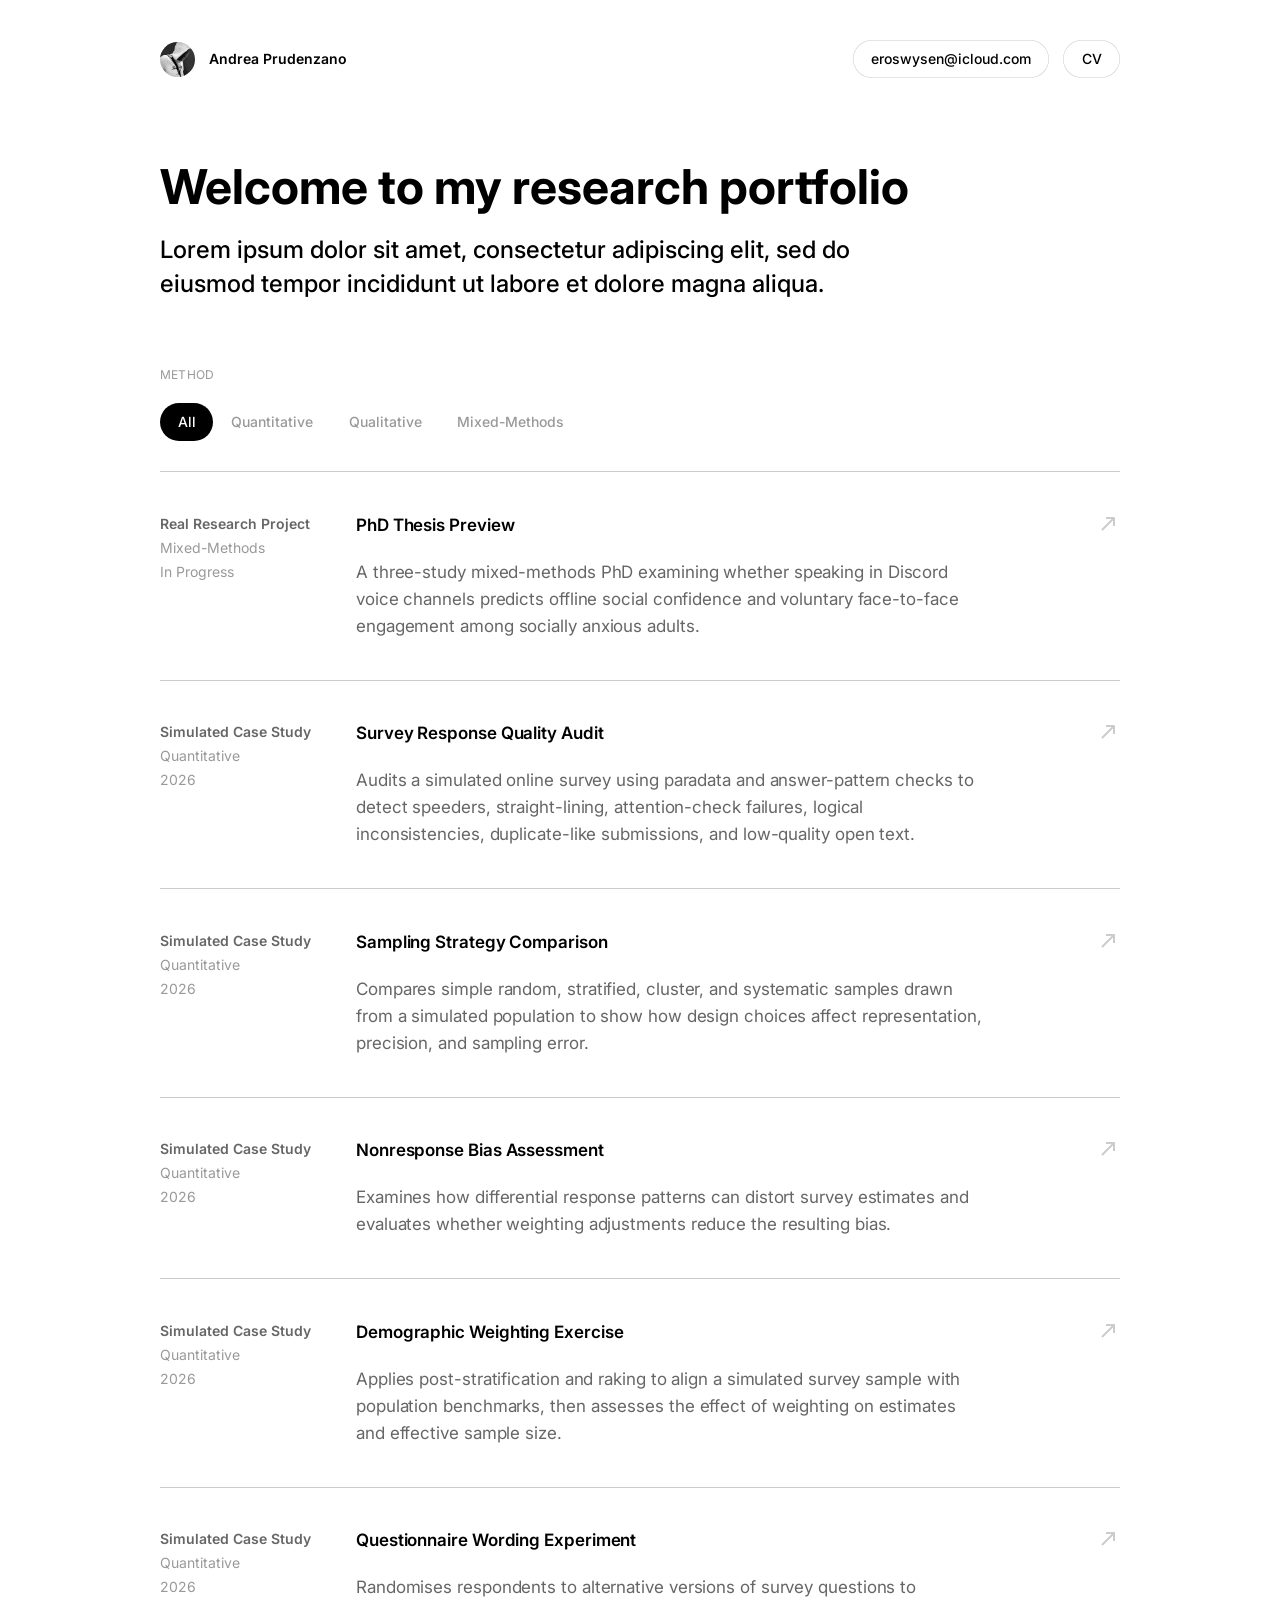
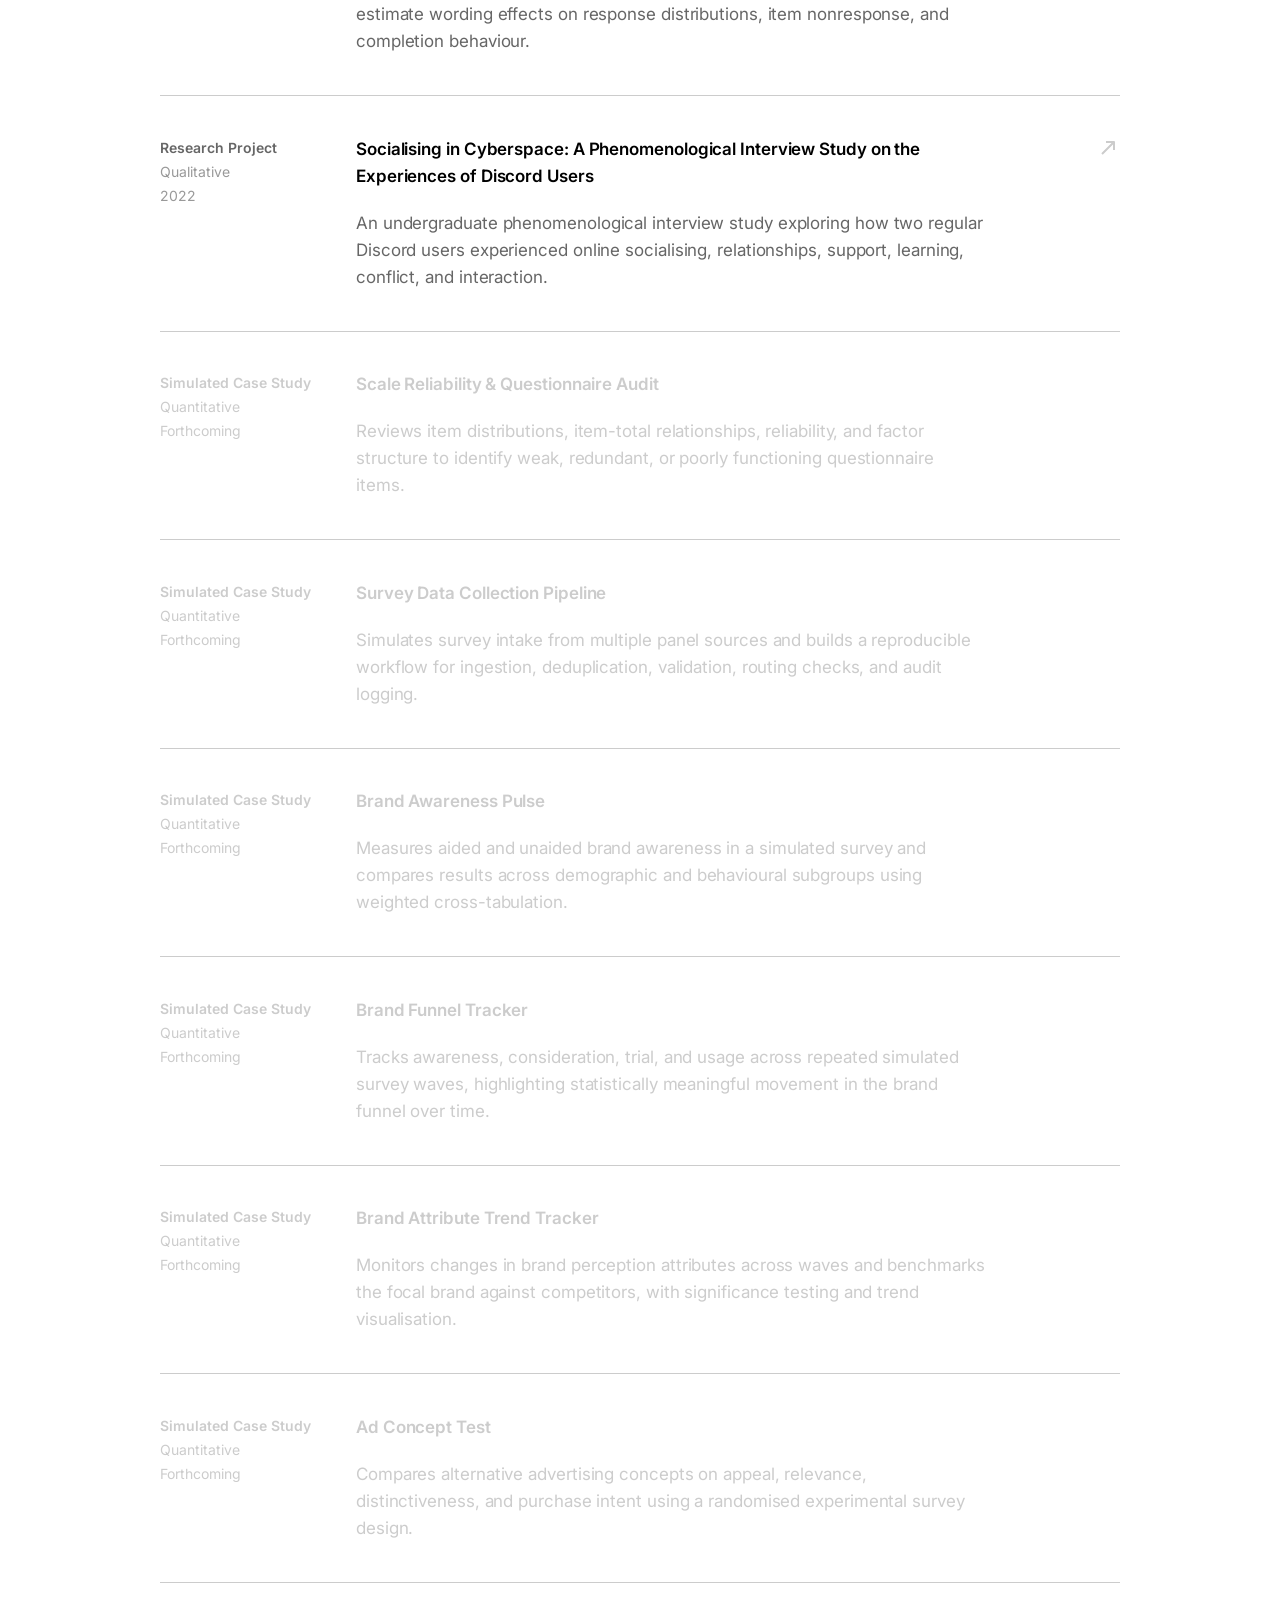
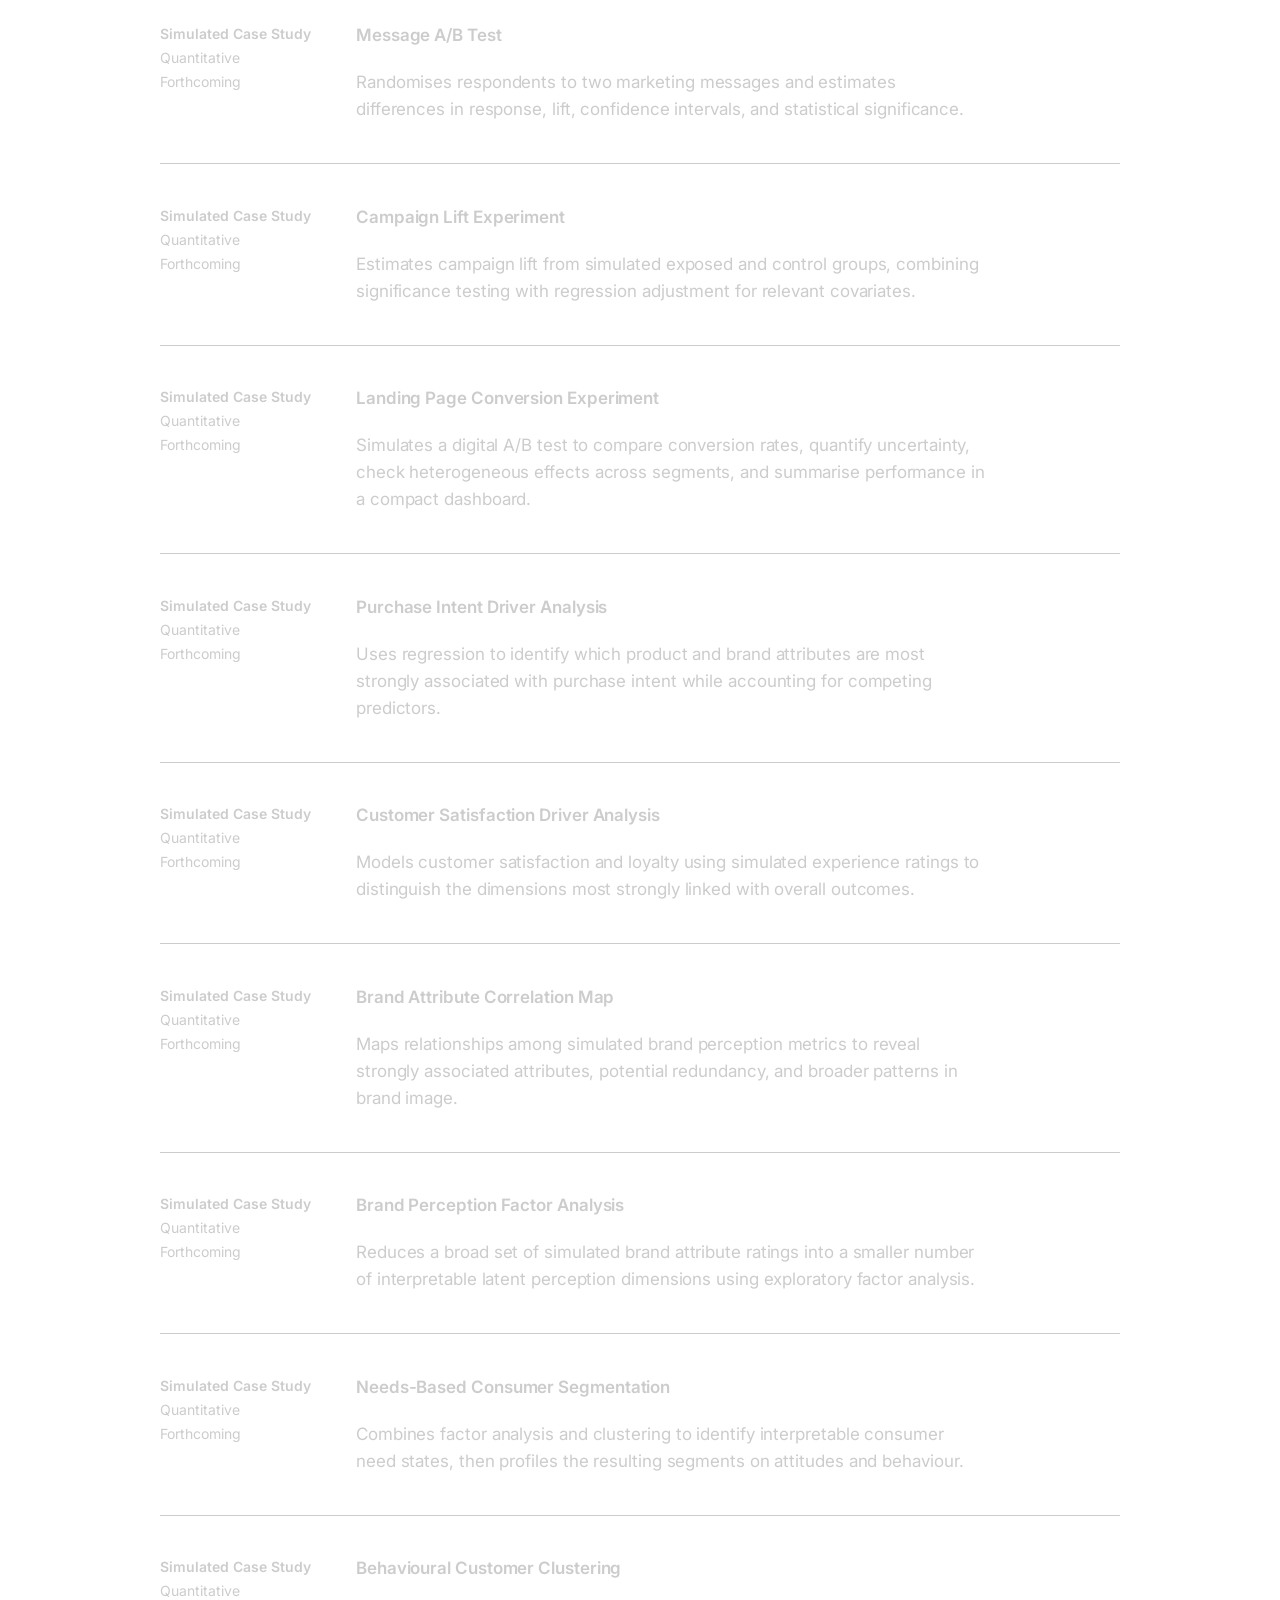
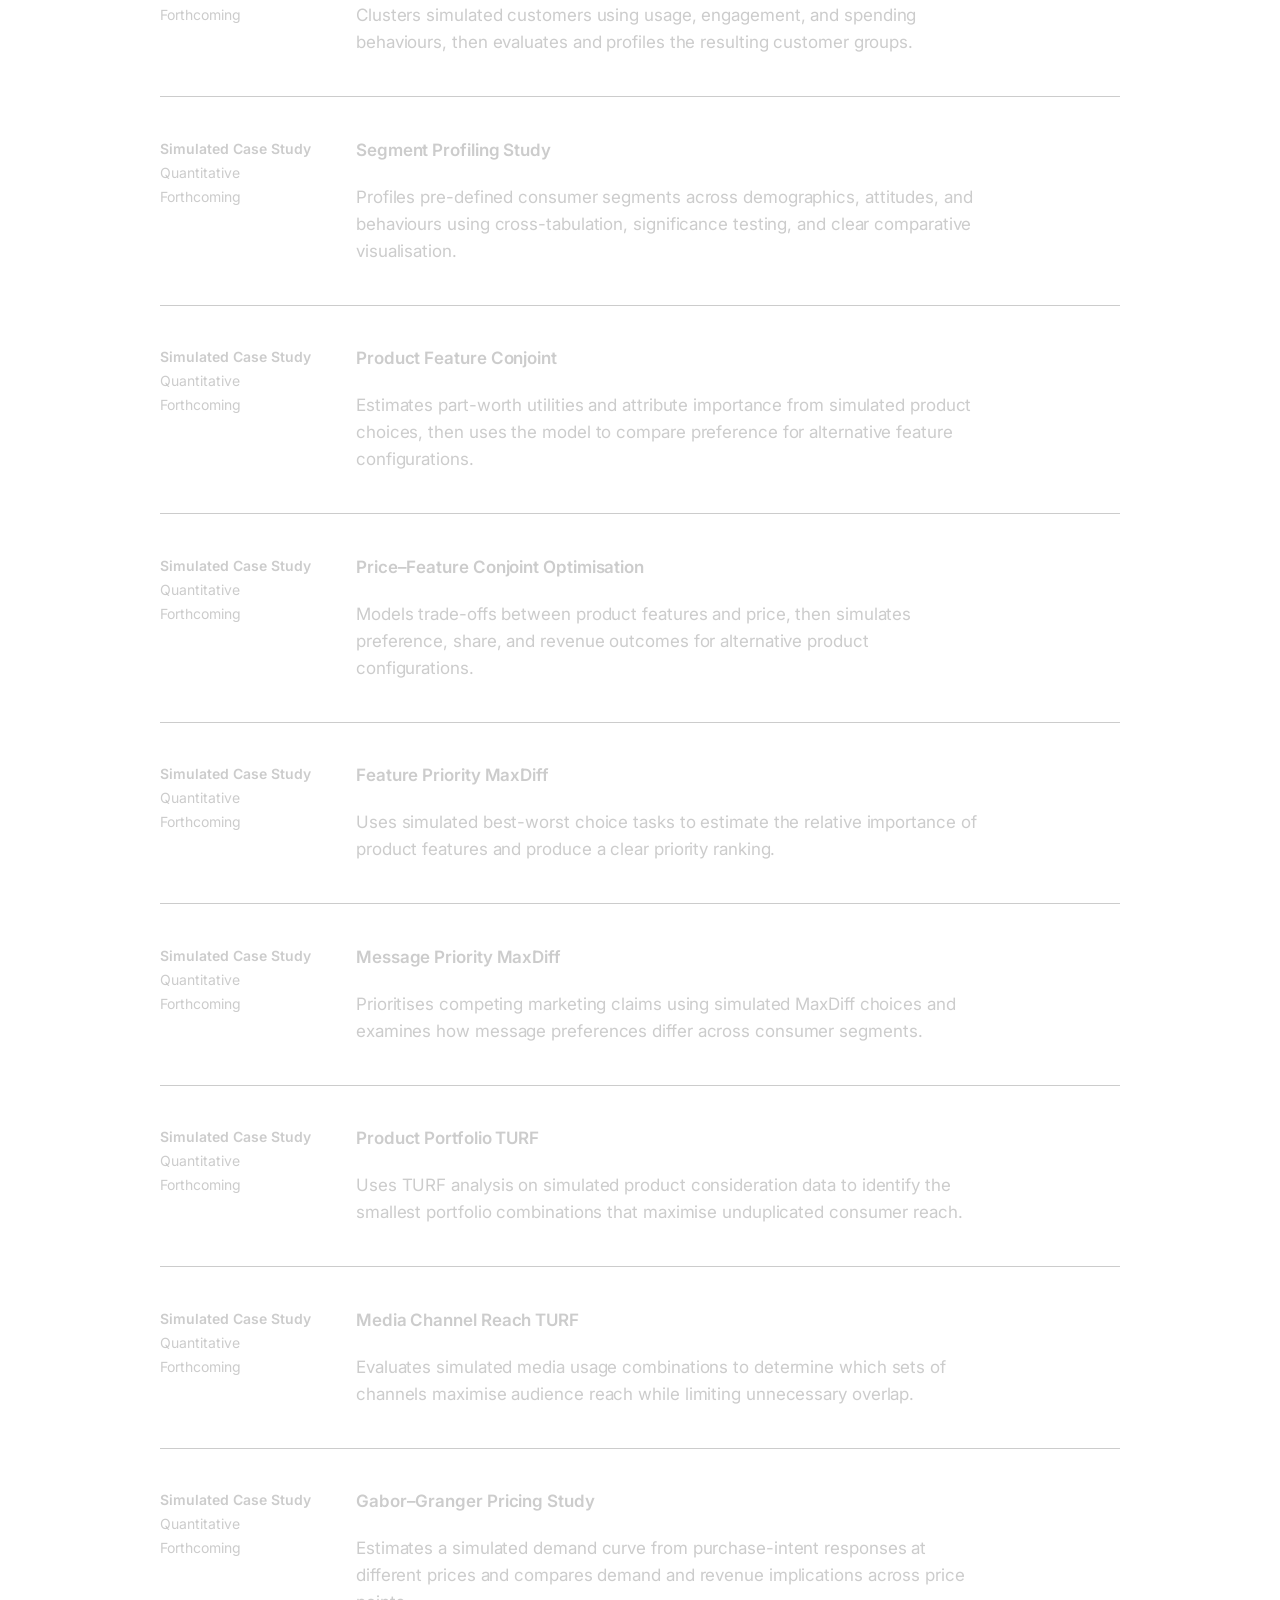
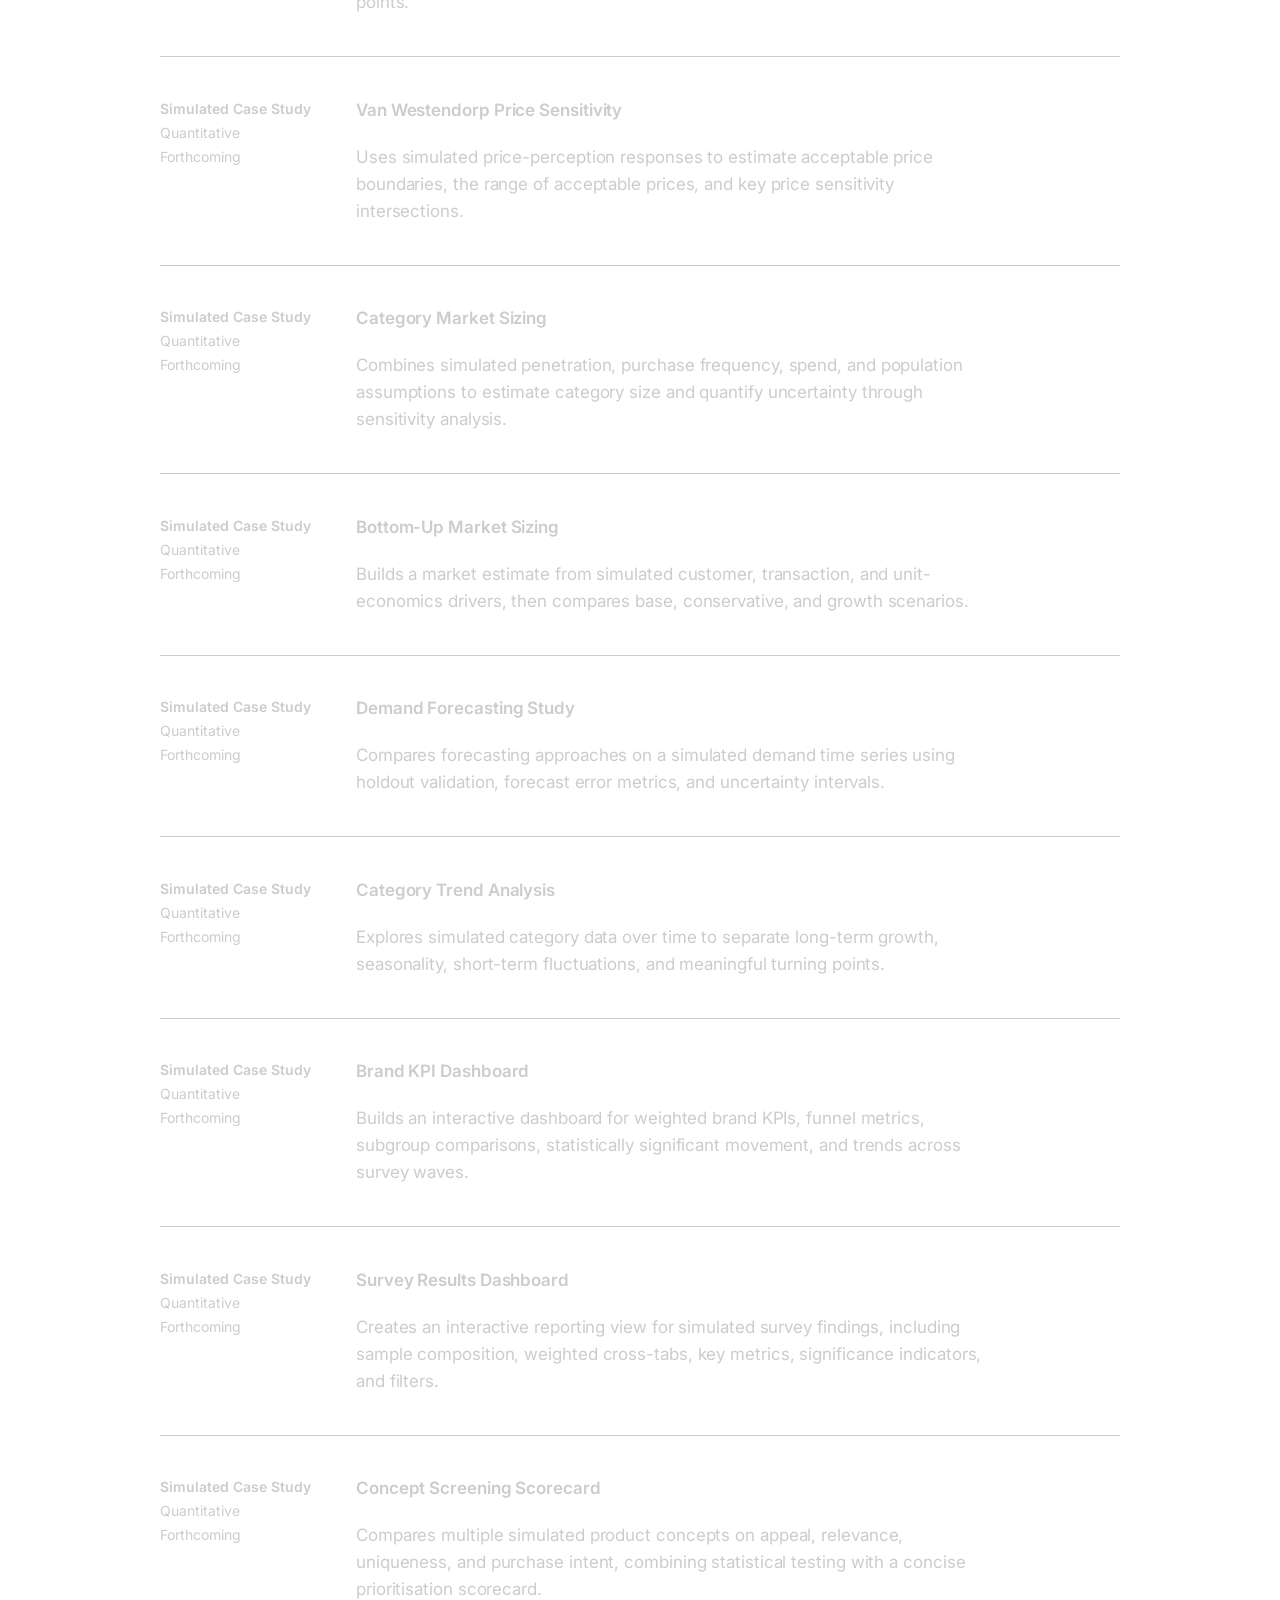
==== commit c2e38a4c: "Deploy Figma homepage material v30" ====
--- a/index.html
+++ b/index.html
@@ -4,13 +4,13 @@
   <meta charset="utf-8">
   <meta name="viewport" content="width=device-width, initial-scale=1">
   <meta name="description" content="Andrea Prudenzano — quantitative, qualitative, and mixed-methods research portfolio.">
-  <meta name="deployment-version" content="20260828-figma-homepage-material-v29">
+  <meta name="deployment-version" content="20260828-figma-homepage-material-v30">
   <title>Andrea Prudenzano | Research Portfolio</title>
   <link rel="preconnect" href="https://fonts.googleapis.com">
   <link rel="preconnect" href="https://fonts.gstatic.com" crossorigin>
   <link href="https://fonts.googleapis.com/css2?family=Inter:wght@400;500;600;700&display=swap" rel="stylesheet">
   <link rel="stylesheet" href="styles.css?v=20260827-figma-system-v2">
-  <link rel="stylesheet" href="homepage.css?v=20260828-figma-homepage-material-v29">
+  <link rel="stylesheet" href="homepage.css?v=20260828-figma-homepage-material-v30">
 </head>
 <body class="homepage">
   <div class="homepage-shell" data-node-id="109:2">
@@ -31,7 +31,7 @@
 
     <main class="homepage-main" data-node-id="114:38">
       <h1 class="homepage-title" data-node-id="112:34">Welcome to my research portfolio</h1>
-      <p class="homepage-intro" data-node-id="114:36">Lorem ipsum dolor sit amet, consectetur adipiscing elit, sed do eiusmod tempor incididunt ut labore et dolore magna aliqua. Ut enim ad minim veniam, quis nostrud exercitation ullamco laboris nisi ut aliquip ex ea commodo consequat.</p>
+      <p class="homepage-intro" data-node-id="114:36">Lorem ipsum dolor sit amet, consectetur adipiscing elit, sed do eiusmod tempor incididunt ut labore et dolore magna aliqua.</p>
     </main>
 
     <div class="homepage-work" data-node-id="197:28">
@@ -130,7 +130,7 @@
         <img class="homepage-project-arrow" src="assets/top-right-arrow-default.svg" alt="" aria-hidden="true">
       </a>
 
-      <article class="homepage-project-row" data-method="quantitative" data-project-type="hypothetical" data-status="Forthcoming" data-component-node-id="145:26">
+      <article class="homepage-project-row" data-method="quantitative" data-project-type="hypothetical" data-status="Forthcoming" data-component-node-id="210:65">
         <div class="homepage-project-information">
           <p class="homepage-project-meta"><span class="homepage-project-type">Simulated Case Study</span><br><span>Quantitative</span><br><span>Forthcoming</span></p>
           <div class="homepage-project-content">
@@ -142,7 +142,7 @@
         <img class="homepage-project-arrow" src="assets/top-right-arrow-default.svg" alt="" aria-hidden="true">
       </article>
 
-      <article class="homepage-project-row" data-method="quantitative" data-project-type="hypothetical" data-status="Forthcoming" data-component-node-id="145:26">
+      <article class="homepage-project-row" data-method="quantitative" data-project-type="hypothetical" data-status="Forthcoming" data-component-node-id="210:65">
         <div class="homepage-project-information">
           <p class="homepage-project-meta"><span class="homepage-project-type">Simulated Case Study</span><br><span>Quantitative</span><br><span>Forthcoming</span></p>
           <div class="homepage-project-content">
@@ -154,7 +154,7 @@
         <img class="homepage-project-arrow" src="assets/top-right-arrow-default.svg" alt="" aria-hidden="true">
       </article>
 
-      <article class="homepage-project-row" data-method="quantitative" data-project-type="hypothetical" data-status="Forthcoming" data-component-node-id="145:26">
+      <article class="homepage-project-row" data-method="quantitative" data-project-type="hypothetical" data-status="Forthcoming" data-component-node-id="210:65">
         <div class="homepage-project-information">
           <p class="homepage-project-meta"><span class="homepage-project-type">Simulated Case Study</span><br><span>Quantitative</span><br><span>Forthcoming</span></p>
           <div class="homepage-project-content">
@@ -166,7 +166,7 @@
         <img class="homepage-project-arrow" src="assets/top-right-arrow-default.svg" alt="" aria-hidden="true">
       </article>
 
-      <article class="homepage-project-row" data-method="quantitative" data-project-type="hypothetical" data-status="Forthcoming" data-component-node-id="145:26">
+      <article class="homepage-project-row" data-method="quantitative" data-project-type="hypothetical" data-status="Forthcoming" data-component-node-id="210:65">
         <div class="homepage-project-information">
           <p class="homepage-project-meta"><span class="homepage-project-type">Simulated Case Study</span><br><span>Quantitative</span><br><span>Forthcoming</span></p>
           <div class="homepage-project-content">
@@ -178,7 +178,7 @@
         <img class="homepage-project-arrow" src="assets/top-right-arrow-default.svg" alt="" aria-hidden="true">
       </article>
 
-      <article class="homepage-project-row" data-method="quantitative" data-project-type="hypothetical" data-status="Forthcoming" data-component-node-id="145:26">
+      <article class="homepage-project-row" data-method="quantitative" data-project-type="hypothetical" data-status="Forthcoming" data-component-node-id="210:65">
         <div class="homepage-project-information">
           <p class="homepage-project-meta"><span class="homepage-project-type">Simulated Case Study</span><br><span>Quantitative</span><br><span>Forthcoming</span></p>
           <div class="homepage-project-content">
@@ -190,7 +190,7 @@
         <img class="homepage-project-arrow" src="assets/top-right-arrow-default.svg" alt="" aria-hidden="true">
       </article>
 
-      <article class="homepage-project-row" data-method="quantitative" data-project-type="hypothetical" data-status="Forthcoming" data-component-node-id="145:26">
+      <article class="homepage-project-row" data-method="quantitative" data-project-type="hypothetical" data-status="Forthcoming" data-component-node-id="210:65">
         <div class="homepage-project-information">
           <p class="homepage-project-meta"><span class="homepage-project-type">Simulated Case Study</span><br><span>Quantitative</span><br><span>Forthcoming</span></p>
           <div class="homepage-project-content">
@@ -202,7 +202,7 @@
         <img class="homepage-project-arrow" src="assets/top-right-arrow-default.svg" alt="" aria-hidden="true">
       </article>
 
-      <article class="homepage-project-row" data-method="quantitative" data-project-type="hypothetical" data-status="Forthcoming" data-component-node-id="145:26">
+      <article class="homepage-project-row" data-method="quantitative" data-project-type="hypothetical" data-status="Forthcoming" data-component-node-id="210:65">
         <div class="homepage-project-information">
           <p class="homepage-project-meta"><span class="homepage-project-type">Simulated Case Study</span><br><span>Quantitative</span><br><span>Forthcoming</span></p>
           <div class="homepage-project-content">
@@ -214,7 +214,7 @@
         <img class="homepage-project-arrow" src="assets/top-right-arrow-default.svg" alt="" aria-hidden="true">
       </article>
 
-      <article class="homepage-project-row" data-method="quantitative" data-project-type="hypothetical" data-status="Forthcoming" data-component-node-id="145:26">
+      <article class="homepage-project-row" data-method="quantitative" data-project-type="hypothetical" data-status="Forthcoming" data-component-node-id="210:65">
         <div class="homepage-project-information">
           <p class="homepage-project-meta"><span class="homepage-project-type">Simulated Case Study</span><br><span>Quantitative</span><br><span>Forthcoming</span></p>
           <div class="homepage-project-content">
@@ -226,7 +226,7 @@
         <img class="homepage-project-arrow" src="assets/top-right-arrow-default.svg" alt="" aria-hidden="true">
       </article>
 
-      <article class="homepage-project-row" data-method="quantitative" data-project-type="hypothetical" data-status="Forthcoming" data-component-node-id="145:26">
+      <article class="homepage-project-row" data-method="quantitative" data-project-type="hypothetical" data-status="Forthcoming" data-component-node-id="210:65">
         <div class="homepage-project-information">
           <p class="homepage-project-meta"><span class="homepage-project-type">Simulated Case Study</span><br><span>Quantitative</span><br><span>Forthcoming</span></p>
           <div class="homepage-project-content">
@@ -238,7 +238,7 @@
         <img class="homepage-project-arrow" src="assets/top-right-arrow-default.svg" alt="" aria-hidden="true">
       </article>
 
-      <article class="homepage-project-row" data-method="quantitative" data-project-type="hypothetical" data-status="Forthcoming" data-component-node-id="145:26">
+      <article class="homepage-project-row" data-method="quantitative" data-project-type="hypothetical" data-status="Forthcoming" data-component-node-id="210:65">
         <div class="homepage-project-information">
           <p class="homepage-project-meta"><span class="homepage-project-type">Simulated Case Study</span><br><span>Quantitative</span><br><span>Forthcoming</span></p>
           <div class="homepage-project-content">
@@ -250,7 +250,7 @@
         <img class="homepage-project-arrow" src="assets/top-right-arrow-default.svg" alt="" aria-hidden="true">
       </article>
 
-      <article class="homepage-project-row" data-method="quantitative" data-project-type="hypothetical" data-status="Forthcoming" data-component-node-id="145:26">
+      <article class="homepage-project-row" data-method="quantitative" data-project-type="hypothetical" data-status="Forthcoming" data-component-node-id="210:65">
         <div class="homepage-project-information">
           <p class="homepage-project-meta"><span class="homepage-project-type">Simulated Case Study</span><br><span>Quantitative</span><br><span>Forthcoming</span></p>
           <div class="homepage-project-content">
@@ -262,7 +262,7 @@
         <img class="homepage-project-arrow" src="assets/top-right-arrow-default.svg" alt="" aria-hidden="true">
       </article>
 
-      <article class="homepage-project-row" data-method="quantitative" data-project-type="hypothetical" data-status="Forthcoming" data-component-node-id="145:26">
+      <article class="homepage-project-row" data-method="quantitative" data-project-type="hypothetical" data-status="Forthcoming" data-component-node-id="210:65">
         <div class="homepage-project-information">
           <p class="homepage-project-meta"><span class="homepage-project-type">Simulated Case Study</span><br><span>Quantitative</span><br><span>Forthcoming</span></p>
           <div class="homepage-project-content">
@@ -274,7 +274,7 @@
         <img class="homepage-project-arrow" src="assets/top-right-arrow-default.svg" alt="" aria-hidden="true">
       </article>
 
-      <article class="homepage-project-row" data-method="quantitative" data-project-type="hypothetical" data-status="Forthcoming" data-component-node-id="145:26">
+      <article class="homepage-project-row" data-method="quantitative" data-project-type="hypothetical" data-status="Forthcoming" data-component-node-id="210:65">
         <div class="homepage-project-information">
           <p class="homepage-project-meta"><span class="homepage-project-type">Simulated Case Study</span><br><span>Quantitative</span><br><span>Forthcoming</span></p>
           <div class="homepage-project-content">
@@ -286,7 +286,7 @@
         <img class="homepage-project-arrow" src="assets/top-right-arrow-default.svg" alt="" aria-hidden="true">
       </article>
 
-      <article class="homepage-project-row" data-method="quantitative" data-project-type="hypothetical" data-status="Forthcoming" data-component-node-id="145:26">
+      <article class="homepage-project-row" data-method="quantitative" data-project-type="hypothetical" data-status="Forthcoming" data-component-node-id="210:65">
         <div class="homepage-project-information">
           <p class="homepage-project-meta"><span class="homepage-project-type">Simulated Case Study</span><br><span>Quantitative</span><br><span>Forthcoming</span></p>
           <div class="homepage-project-content">
@@ -298,7 +298,7 @@
         <img class="homepage-project-arrow" src="assets/top-right-arrow-default.svg" alt="" aria-hidden="true">
       </article>
 
-      <article class="homepage-project-row" data-method="quantitative" data-project-type="hypothetical" data-status="Forthcoming" data-component-node-id="145:26">
+      <article class="homepage-project-row" data-method="quantitative" data-project-type="hypothetical" data-status="Forthcoming" data-component-node-id="210:65">
         <div class="homepage-project-information">
           <p class="homepage-project-meta"><span class="homepage-project-type">Simulated Case Study</span><br><span>Quantitative</span><br><span>Forthcoming</span></p>
           <div class="homepage-project-content">
@@ -310,7 +310,7 @@
         <img class="homepage-project-arrow" src="assets/top-right-arrow-default.svg" alt="" aria-hidden="true">
       </article>
 
-      <article class="homepage-project-row" data-method="quantitative" data-project-type="hypothetical" data-status="Forthcoming" data-component-node-id="145:26">
+      <article class="homepage-project-row" data-method="quantitative" data-project-type="hypothetical" data-status="Forthcoming" data-component-node-id="210:65">
         <div class="homepage-project-information">
           <p class="homepage-project-meta"><span class="homepage-project-type">Simulated Case Study</span><br><span>Quantitative</span><br><span>Forthcoming</span></p>
           <div class="homepage-project-content">
@@ -322,7 +322,7 @@
         <img class="homepage-project-arrow" src="assets/top-right-arrow-default.svg" alt="" aria-hidden="true">
       </article>
 
-      <article class="homepage-project-row" data-method="quantitative" data-project-type="hypothetical" data-status="Forthcoming" data-component-node-id="145:26">
+      <article class="homepage-project-row" data-method="quantitative" data-project-type="hypothetical" data-status="Forthcoming" data-component-node-id="210:65">
         <div class="homepage-project-information">
           <p class="homepage-project-meta"><span class="homepage-project-type">Simulated Case Study</span><br><span>Quantitative</span><br><span>Forthcoming</span></p>
           <div class="homepage-project-content">
@@ -334,7 +334,7 @@
         <img class="homepage-project-arrow" src="assets/top-right-arrow-default.svg" alt="" aria-hidden="true">
       </article>
 
-      <article class="homepage-project-row" data-method="quantitative" data-project-type="hypothetical" data-status="Forthcoming" data-component-node-id="145:26">
+      <article class="homepage-project-row" data-method="quantitative" data-project-type="hypothetical" data-status="Forthcoming" data-component-node-id="210:65">
         <div class="homepage-project-information">
           <p class="homepage-project-meta"><span class="homepage-project-type">Simulated Case Study</span><br><span>Quantitative</span><br><span>Forthcoming</span></p>
           <div class="homepage-project-content">
@@ -346,7 +346,7 @@
         <img class="homepage-project-arrow" src="assets/top-right-arrow-default.svg" alt="" aria-hidden="true">
       </article>
 
-      <article class="homepage-project-row" data-method="quantitative" data-project-type="hypothetical" data-status="Forthcoming" data-component-node-id="145:26">
+      <article class="homepage-project-row" data-method="quantitative" data-project-type="hypothetical" data-status="Forthcoming" data-component-node-id="210:65">
         <div class="homepage-project-information">
           <p class="homepage-project-meta"><span class="homepage-project-type">Simulated Case Study</span><br><span>Quantitative</span><br><span>Forthcoming</span></p>
           <div class="homepage-project-content">
@@ -358,7 +358,7 @@
         <img class="homepage-project-arrow" src="assets/top-right-arrow-default.svg" alt="" aria-hidden="true">
       </article>
 
-      <article class="homepage-project-row" data-method="quantitative" data-project-type="hypothetical" data-status="Forthcoming" data-component-node-id="145:26">
+      <article class="homepage-project-row" data-method="quantitative" data-project-type="hypothetical" data-status="Forthcoming" data-component-node-id="210:65">
         <div class="homepage-project-information">
           <p class="homepage-project-meta"><span class="homepage-project-type">Simulated Case Study</span><br><span>Quantitative</span><br><span>Forthcoming</span></p>
           <div class="homepage-project-content">
@@ -370,7 +370,7 @@
         <img class="homepage-project-arrow" src="assets/top-right-arrow-default.svg" alt="" aria-hidden="true">
       </article>
 
-      <article class="homepage-project-row" data-method="quantitative" data-project-type="hypothetical" data-status="Forthcoming" data-component-node-id="145:26">
+      <article class="homepage-project-row" data-method="quantitative" data-project-type="hypothetical" data-status="Forthcoming" data-component-node-id="210:65">
         <div class="homepage-project-information">
           <p class="homepage-project-meta"><span class="homepage-project-type">Simulated Case Study</span><br><span>Quantitative</span><br><span>Forthcoming</span></p>
           <div class="homepage-project-content">
@@ -382,7 +382,7 @@
         <img class="homepage-project-arrow" src="assets/top-right-arrow-default.svg" alt="" aria-hidden="true">
       </article>
 
-      <article class="homepage-project-row" data-method="quantitative" data-project-type="hypothetical" data-status="Forthcoming" data-component-node-id="145:26">
+      <article class="homepage-project-row" data-method="quantitative" data-project-type="hypothetical" data-status="Forthcoming" data-component-node-id="210:65">
         <div class="homepage-project-information">
           <p class="homepage-project-meta"><span class="homepage-project-type">Simulated Case Study</span><br><span>Quantitative</span><br><span>Forthcoming</span></p>
           <div class="homepage-project-content">
@@ -394,7 +394,7 @@
         <img class="homepage-project-arrow" src="assets/top-right-arrow-default.svg" alt="" aria-hidden="true">
       </article>
 
-      <article class="homepage-project-row" data-method="quantitative" data-project-type="hypothetical" data-status="Forthcoming" data-component-node-id="145:26">
+      <article class="homepage-project-row" data-method="quantitative" data-project-type="hypothetical" data-status="Forthcoming" data-component-node-id="210:65">
         <div class="homepage-project-information">
           <p class="homepage-project-meta"><span class="homepage-project-type">Simulated Case Study</span><br><span>Quantitative</span><br><span>Forthcoming</span></p>
           <div class="homepage-project-content">
@@ -406,7 +406,7 @@
         <img class="homepage-project-arrow" src="assets/top-right-arrow-default.svg" alt="" aria-hidden="true">
       </article>
 
-      <article class="homepage-project-row" data-method="quantitative" data-project-type="hypothetical" data-status="Forthcoming" data-component-node-id="145:26">
+      <article class="homepage-project-row" data-method="quantitative" data-project-type="hypothetical" data-status="Forthcoming" data-component-node-id="210:65">
         <div class="homepage-project-information">
           <p class="homepage-project-meta"><span class="homepage-project-type">Simulated Case Study</span><br><span>Quantitative</span><br><span>Forthcoming</span></p>
           <div class="homepage-project-content">
@@ -418,7 +418,7 @@
         <img class="homepage-project-arrow" src="assets/top-right-arrow-default.svg" alt="" aria-hidden="true">
       </article>
 
-      <article class="homepage-project-row" data-method="quantitative" data-project-type="hypothetical" data-status="Forthcoming" data-component-node-id="145:26">
+      <article class="homepage-project-row" data-method="quantitative" data-project-type="hypothetical" data-status="Forthcoming" data-component-node-id="210:65">
         <div class="homepage-project-information">
           <p class="homepage-project-meta"><span class="homepage-project-type">Simulated Case Study</span><br><span>Quantitative</span><br><span>Forthcoming</span></p>
           <div class="homepage-project-content">
@@ -430,7 +430,7 @@
         <img class="homepage-project-arrow" src="assets/top-right-arrow-default.svg" alt="" aria-hidden="true">
       </article>
 
-      <article class="homepage-project-row" data-method="quantitative" data-project-type="hypothetical" data-status="Forthcoming" data-component-node-id="145:26">
+      <article class="homepage-project-row" data-method="quantitative" data-project-type="hypothetical" data-status="Forthcoming" data-component-node-id="210:65">
         <div class="homepage-project-information">
           <p class="homepage-project-meta"><span class="homepage-project-type">Simulated Case Study</span><br><span>Quantitative</span><br><span>Forthcoming</span></p>
           <div class="homepage-project-content">
@@ -442,7 +442,7 @@
         <img class="homepage-project-arrow" src="assets/top-right-arrow-default.svg" alt="" aria-hidden="true">
       </article>
 
-      <article class="homepage-project-row" data-method="quantitative" data-project-type="hypothetical" data-status="Forthcoming" data-component-node-id="145:26">
+      <article class="homepage-project-row" data-method="quantitative" data-project-type="hypothetical" data-status="Forthcoming" data-component-node-id="210:65">
         <div class="homepage-project-information">
           <p class="homepage-project-meta"><span class="homepage-project-type">Simulated Case Study</span><br><span>Quantitative</span><br><span>Forthcoming</span></p>
           <div class="homepage-project-content">
@@ -454,7 +454,7 @@
         <img class="homepage-project-arrow" src="assets/top-right-arrow-default.svg" alt="" aria-hidden="true">
       </article>
 
-      <article class="homepage-project-row" data-method="quantitative" data-project-type="hypothetical" data-status="Forthcoming" data-component-node-id="145:26">
+      <article class="homepage-project-row" data-method="quantitative" data-project-type="hypothetical" data-status="Forthcoming" data-component-node-id="210:65">
         <div class="homepage-project-information">
           <p class="homepage-project-meta"><span class="homepage-project-type">Simulated Case Study</span><br><span>Quantitative</span><br><span>Forthcoming</span></p>
           <div class="homepage-project-content">
@@ -466,7 +466,7 @@
         <img class="homepage-project-arrow" src="assets/top-right-arrow-default.svg" alt="" aria-hidden="true">
       </article>
 
-      <article class="homepage-project-row" data-method="quantitative" data-project-type="hypothetical" data-status="Forthcoming" data-component-node-id="145:26">
+      <article class="homepage-project-row" data-method="quantitative" data-project-type="hypothetical" data-status="Forthcoming" data-component-node-id="210:65">
         <div class="homepage-project-information">
           <p class="homepage-project-meta"><span class="homepage-project-type">Simulated Case Study</span><br><span>Quantitative</span><br><span>Forthcoming</span></p>
           <div class="homepage-project-content">
@@ -478,7 +478,7 @@
         <img class="homepage-project-arrow" src="assets/top-right-arrow-default.svg" alt="" aria-hidden="true">
       </article>
 
-      <article class="homepage-project-row" data-method="quantitative" data-project-type="hypothetical" data-status="Forthcoming" data-component-node-id="145:26">
+      <article class="homepage-project-row" data-method="quantitative" data-project-type="hypothetical" data-status="Forthcoming" data-component-node-id="210:65">
         <div class="homepage-project-information">
           <p class="homepage-project-meta"><span class="homepage-project-type">Simulated Case Study</span><br><span>Quantitative</span><br><span>Forthcoming</span></p>
           <div class="homepage-project-content">
@@ -490,7 +490,7 @@
         <img class="homepage-project-arrow" src="assets/top-right-arrow-default.svg" alt="" aria-hidden="true">
       </article>
 
-      <article class="homepage-project-row" data-method="quantitative" data-project-type="hypothetical" data-status="Forthcoming" data-component-node-id="145:26">
+      <article class="homepage-project-row" data-method="quantitative" data-project-type="hypothetical" data-status="Forthcoming" data-component-node-id="210:65">
         <div class="homepage-project-information">
           <p class="homepage-project-meta"><span class="homepage-project-type">Simulated Case Study</span><br><span>Quantitative</span><br><span>Forthcoming</span></p>
           <div class="homepage-project-content">
@@ -505,6 +505,6 @@
     </section>
     </div>
   </div>
-  <script src="homepage.js?v=20260828-figma-homepage-material-v29"></script>
+  <script src="homepage.js?v=20260828-figma-homepage-material-v30"></script>
 </body>
 </html>
--- a/homepage.css
+++ b/homepage.css
@@ -11,7 +11,7 @@
 
 .homepage-shell {
   min-height: 100vh;
-  padding: 40px 80px;
+  padding: 40px 160px;
   display: flex;
   flex-direction: column;
   align-items: flex-start;
@@ -53,7 +53,7 @@
   font-family: var(--font-system);
   font-size: .875rem;
   font-weight: 500;
-  line-height: 22px;
+  line-height: 24px;
   letter-spacing: 0;
 }
 
@@ -71,9 +71,10 @@
   flex: 0 0 auto;
   align-items: center;
   justify-content: center;
-  border: .5px solid var(--palette-quaternary);
+  border: 0;
   border-radius: 100px;
   background: var(--palette-quinary);
+  box-shadow: inset 0 0 0 .5px var(--palette-quaternary);
   font-weight: 500;
   text-align: center;
   text-decoration: none;
@@ -93,12 +94,13 @@
   color: var(--palette-quinary);
   background: var(--palette-primary);
   border-color: var(--palette-primary);
+  box-shadow: inset 0 0 0 .5px var(--palette-primary);
 }
 
 .homepage-main {
-  width: min(800px, 100%);
-  height: 140px;
-  flex: 0 0 140px;
+  width: min(747px, 100%);
+  height: 126px;
+  flex: 0 0 126px;
   display: flex;
   flex-direction: column;
   align-items: flex-start;
@@ -115,7 +117,7 @@
   font-size: 3rem;
   font-style: normal;
   font-weight: 700;
-  line-height: 56px;
+  line-height: 58px;
   letter-spacing: 0;
   white-space: nowrap;
   text-box-edge: cap alphabetic;
@@ -123,14 +125,14 @@
 }
 
 .homepage-intro {
-  width: 100%;
-  height: 65px;
-  margin: 0;
-  color: var(--palette-primary);
-  font-family: var(--font-system);
-  font-size: 1.125rem;
-  font-weight: 400;
-  line-height: 26px;
+  width: min(700px, 100%);
+  height: 51px;
+  margin: 0;
+  color: var(--palette-primary);
+  font-family: "Inter Display", "Inter", -apple-system, BlinkMacSystemFont, "Helvetica Neue", Arial, sans-serif;
+  font-size: 1.5rem;
+  font-weight: 500;
+  line-height: 34px;
   letter-spacing: 0;
   text-box-edge: cap alphabetic;
   text-box-trim: trim-both;
@@ -160,7 +162,7 @@
   flex: 0 0 9px;
   color: var(--homepage-tertiary);
   font-size: .75rem;
-  line-height: 20px;
+  line-height: 22px;
   letter-spacing: .02em;
   text-transform: uppercase;
   text-box-edge: cap alphabetic;
@@ -210,7 +212,7 @@
   font: inherit;
   font-size: .875rem;
   font-weight: 500;
-  line-height: 22px;
+  line-height: 24px;
   letter-spacing: 0;
   cursor: pointer;
   text-align: center;
@@ -253,11 +255,11 @@
 .homepage-projects {
   position: relative;
   width: 100%;
-  padding-top: 30.5px;
+  padding-top: 40.5px;
   display: flex;
   flex-direction: column;
   align-items: stretch;
-  gap: 30px;
+  gap: 40px;
 }
 
 .homepage-projects::before,
@@ -277,7 +279,7 @@
 .homepage-project-row {
   position: relative;
   width: 100%;
-  padding-bottom: 30.5px;
+  padding-bottom: 40.5px;
   display: flex;
   flex: 0 0 auto;
   align-items: flex-start;
@@ -307,12 +309,13 @@
 }
 
 .homepage-project-row[data-status="Forthcoming"] .homepage-project-arrow {
-  display: none;
+  display: block;
+  visibility: hidden;
 }
 
 .homepage-project-information {
-  width: 996px;
-  flex: 0 0 996px;
+  min-width: 0;
+  flex: 1 1 0;
   display: flex;
   align-items: flex-start;
   gap: 110px;
@@ -326,7 +329,7 @@
   font-family: var(--font-system);
   font-size: .875rem;
   font-weight: 400;
-  line-height: 22px;
+  line-height: 24px;
   letter-spacing: 0;
   white-space: nowrap;
   text-box-edge: cap alphabetic;
@@ -339,15 +342,14 @@
 }
 
 .homepage-project-content {
-  width: 800px;
   min-width: 0;
   margin: 0;
-  flex: 0 0 800px;
+  flex: 1 1 0;
   display: flex;
   flex-direction: column;
   align-items: flex-start;
   justify-content: center;
-  gap: 18px;
+  gap: 20px;
   color: var(--homepage-supporting);
   font-family: var(--font-system);
 }
@@ -357,10 +359,10 @@
   margin: 0;
   color: var(--palette-primary);
   font-family: var(--font-system);
-  font-size: 1rem;
+  font-size: 1.0625rem;
   font-weight: 600;
-  line-height: 24px;
-  letter-spacing: 0;
+  line-height: 27px;
+  letter-spacing: -.005em;
   text-box-edge: cap alphabetic;
   text-box-trim: trim-both;
 }
@@ -370,10 +372,10 @@
   margin: 0;
   color: var(--homepage-supporting);
   font-family: var(--font-system);
-  font-size: 1rem;
+  font-size: 1.0625rem;
   font-weight: 400;
-  line-height: 24px;
-  letter-spacing: 0;
+  line-height: 27px;
+  letter-spacing: -.005em;
   text-box-edge: cap alphabetic;
   text-box-trim: trim-both;
 }
@@ -386,9 +388,10 @@
 }
 
 .homepage-project-spacer {
-  min-width: 0;
+  width: 110px;
+  min-width: 110px;
   align-self: stretch;
-  flex: 1 1 auto;
+  flex: 0 0 110px;
   background: var(--palette-quinary);
 }
 
@@ -448,7 +451,7 @@
     height: auto;
     flex: 1 1 auto;
     display: grid;
-    grid-template-columns: 87px minmax(0, 1fr);
+    grid-template-columns: 86px minmax(0, 1fr);
     gap: 24px;
   }
 
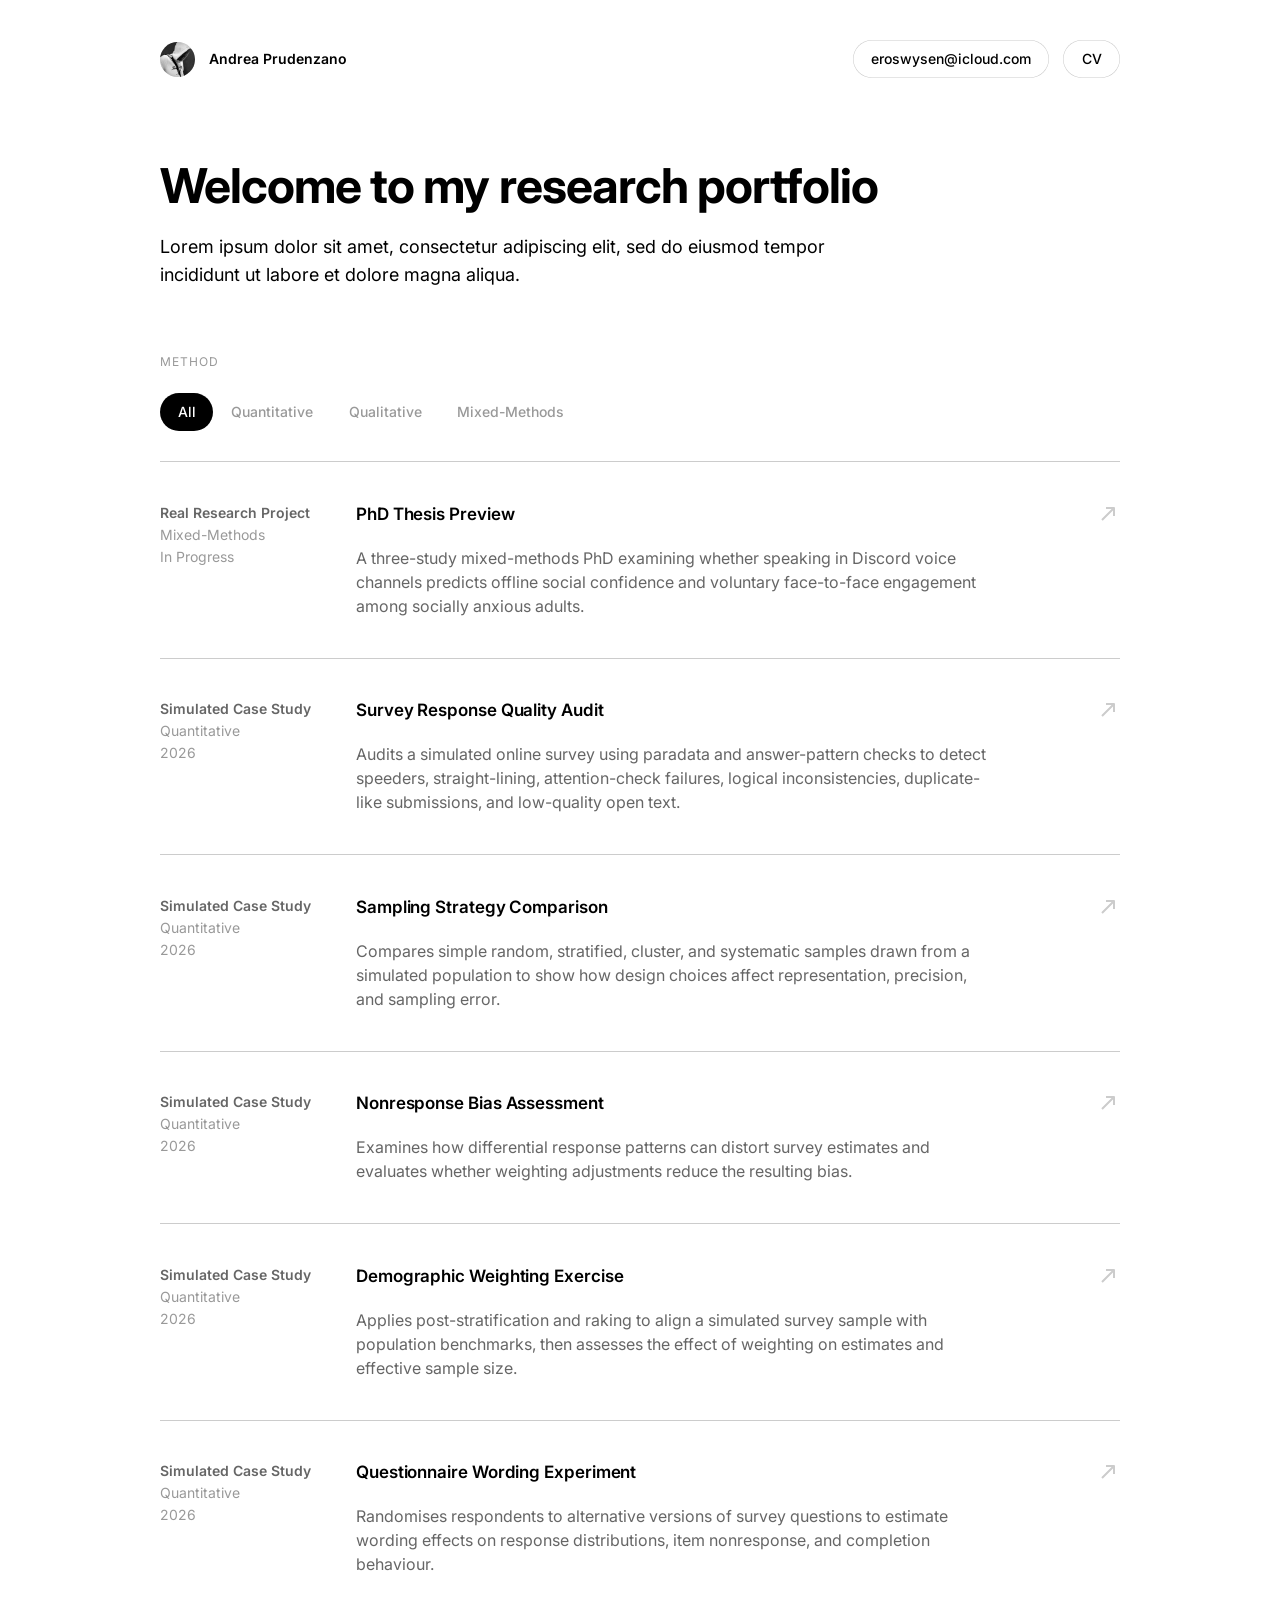
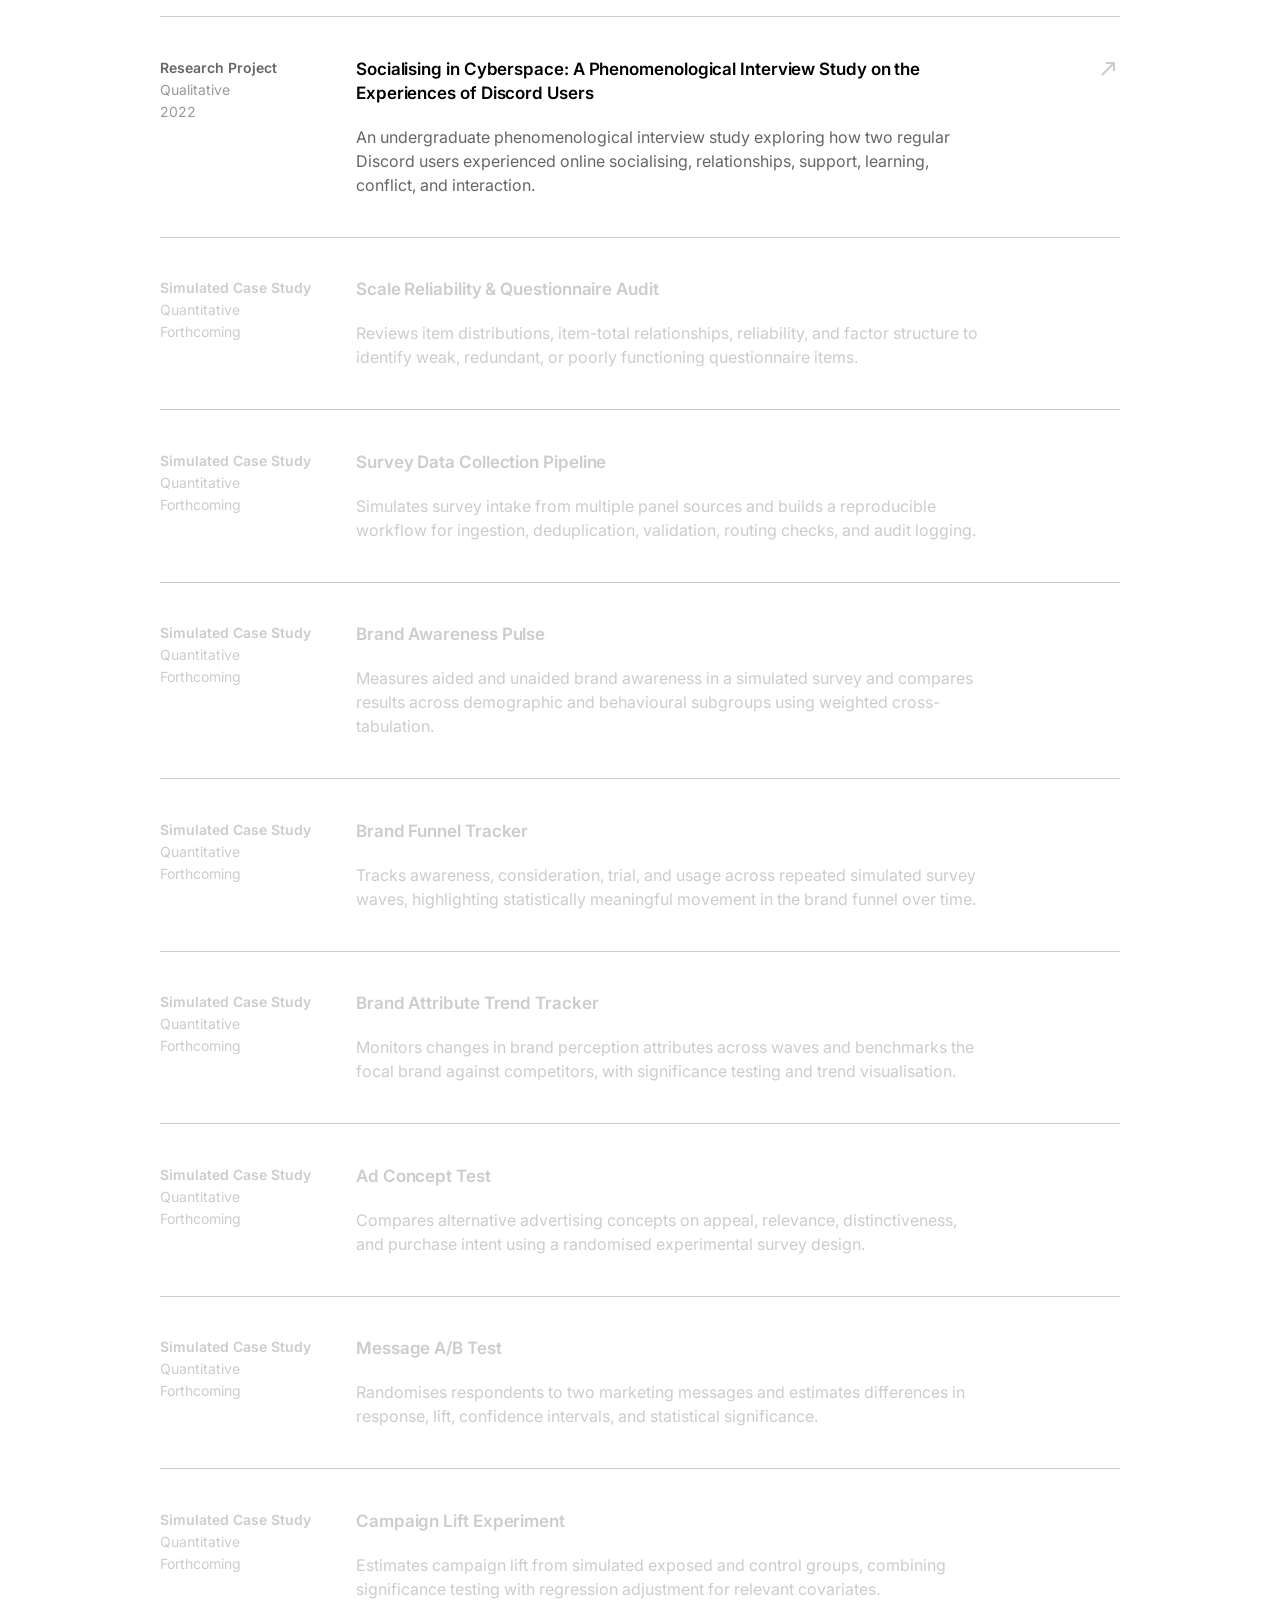
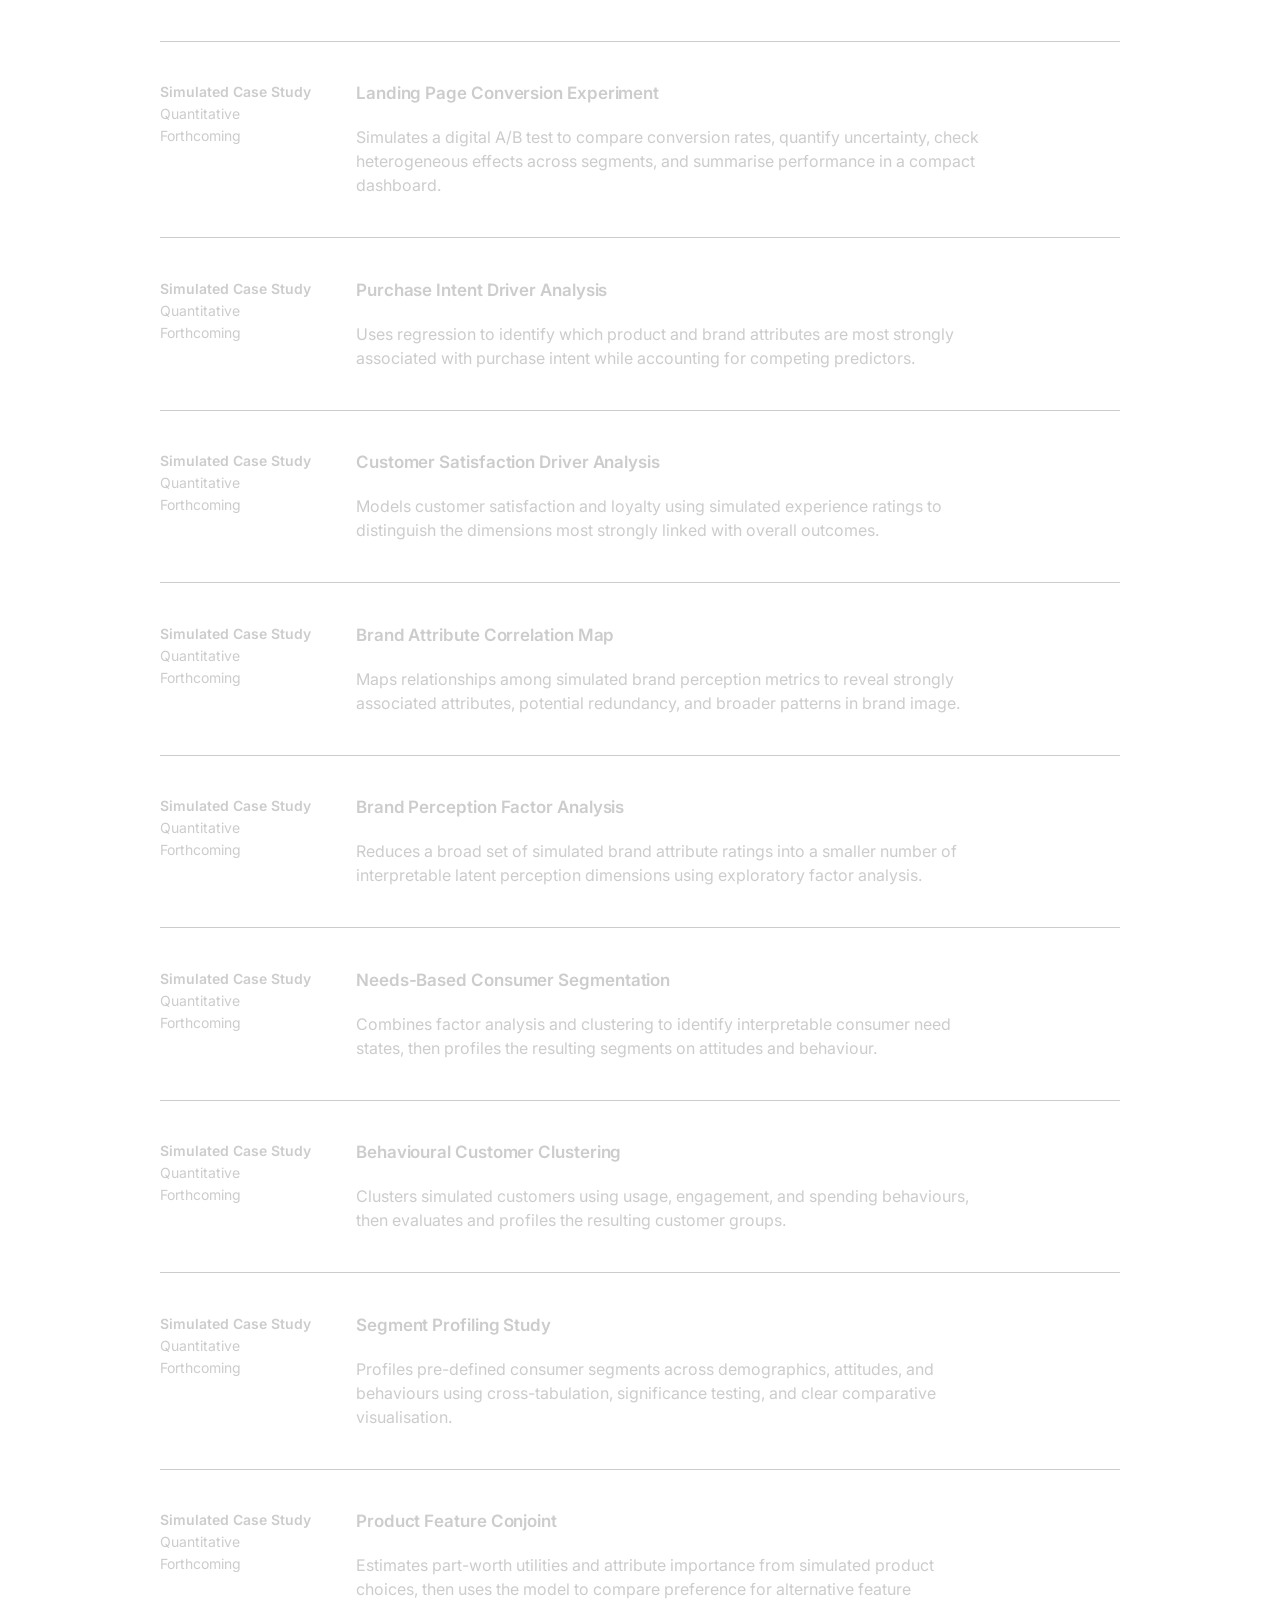
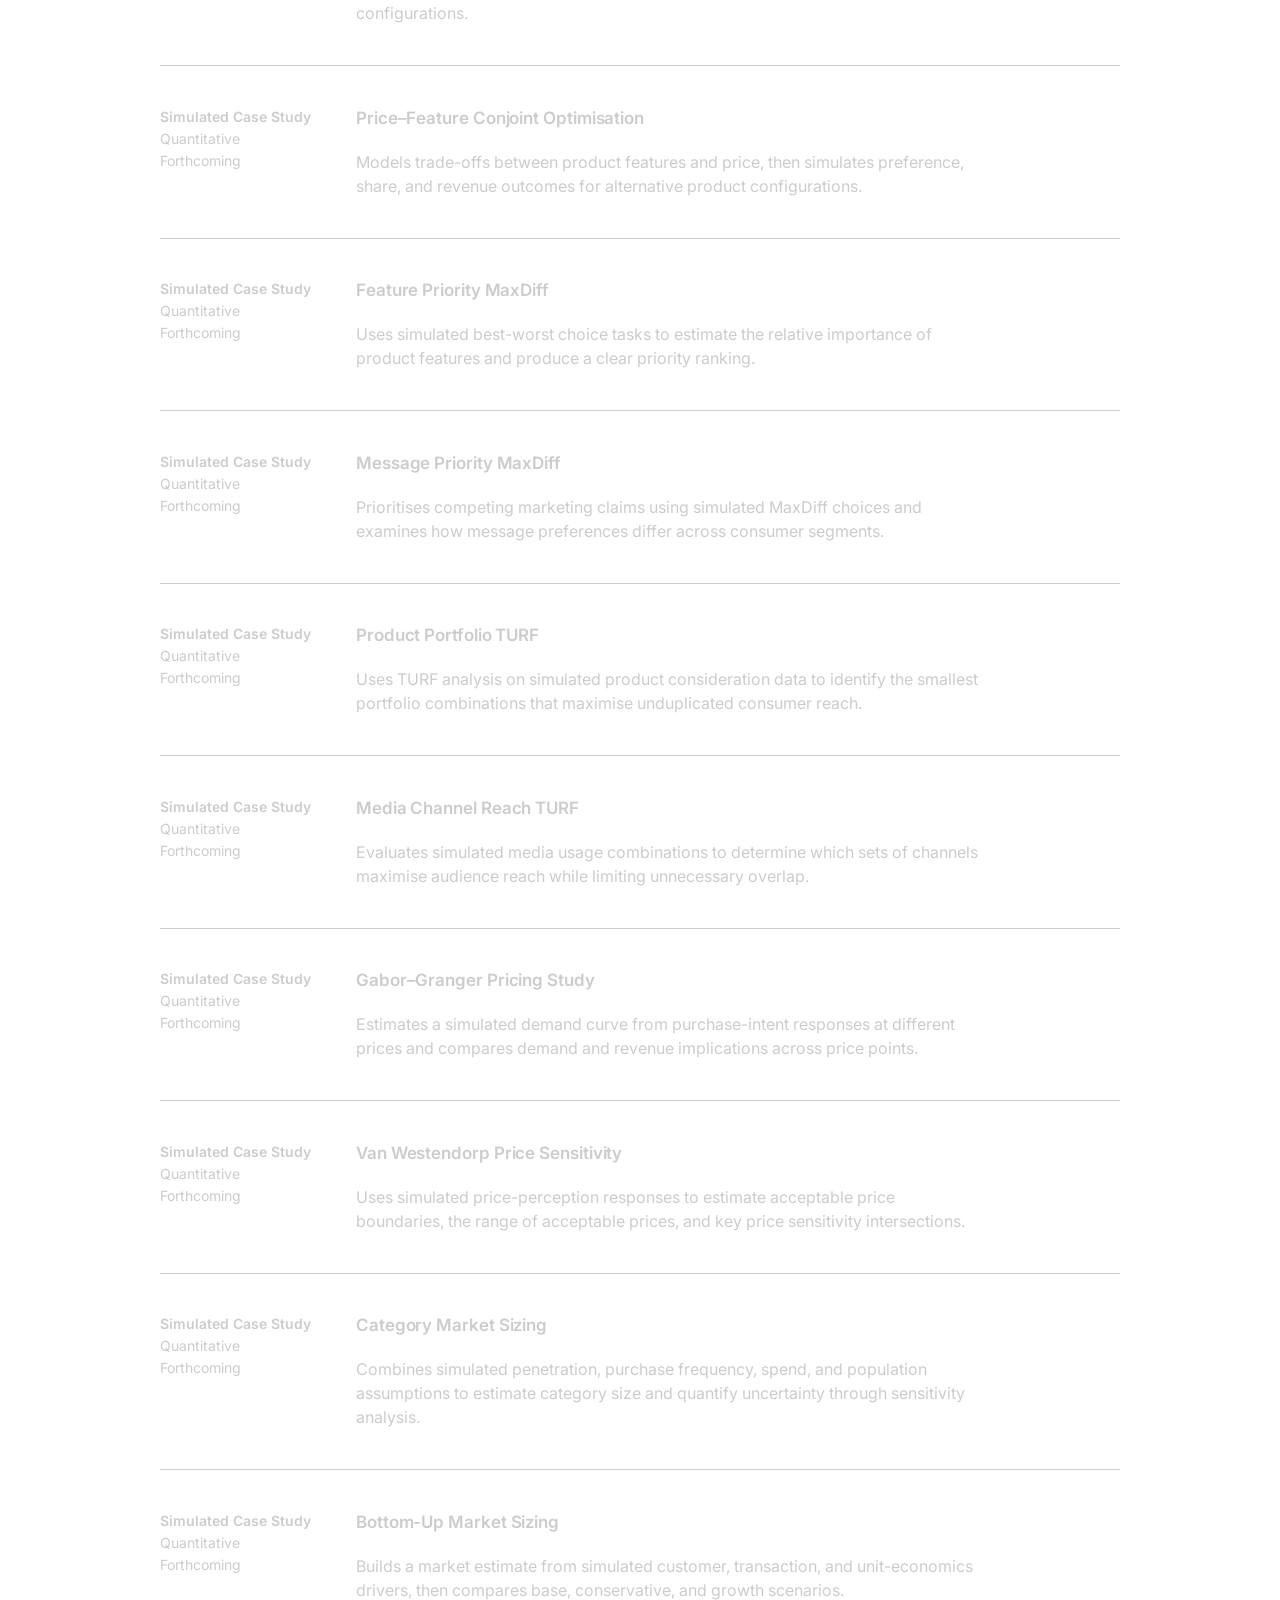
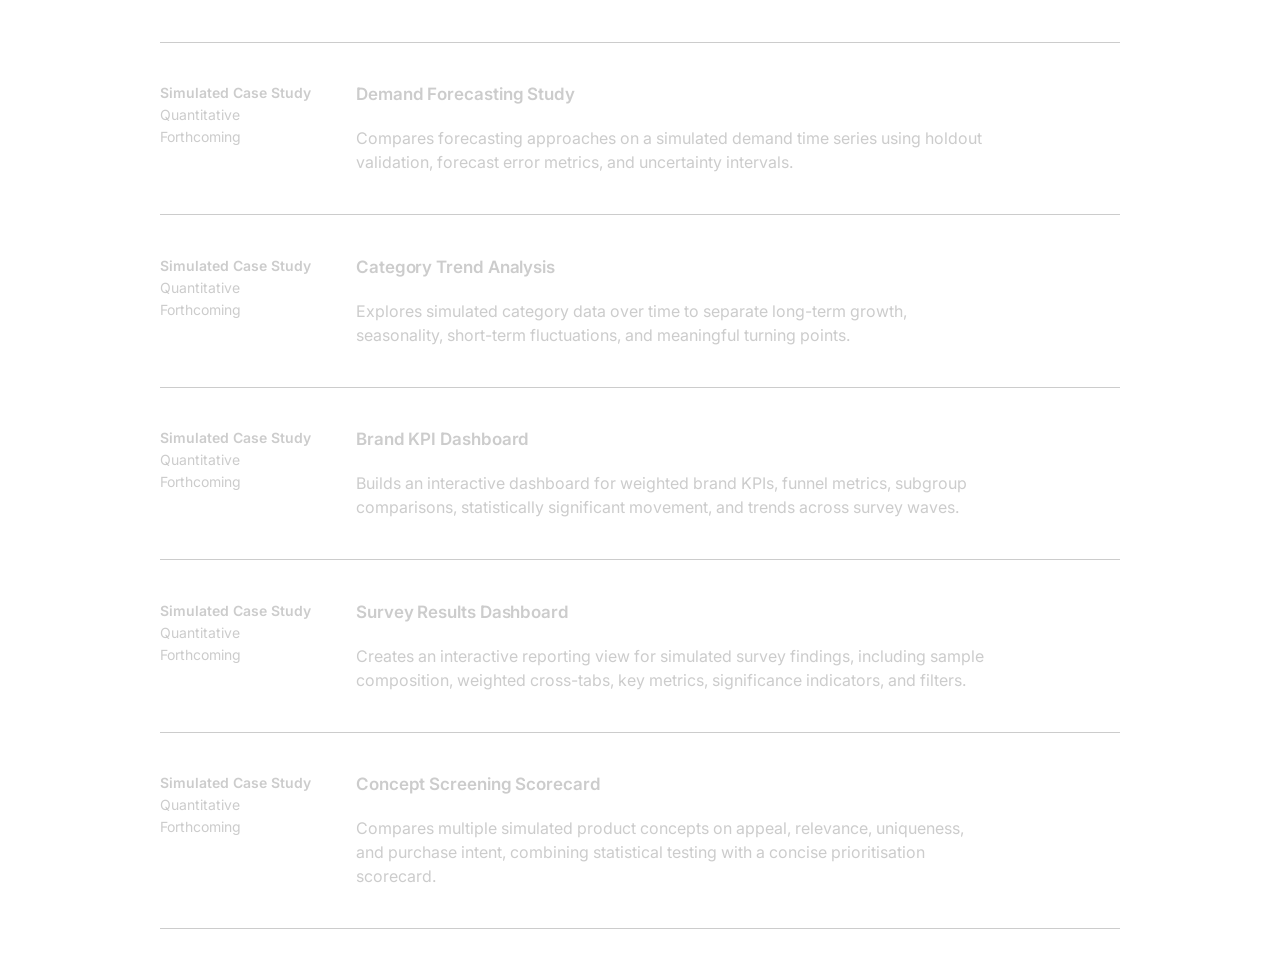
==== commit 563c89a7: "Synchronize homepage typography with Figma" ====
--- a/index.html
+++ b/index.html
@@ -4,13 +4,13 @@
   <meta charset="utf-8">
   <meta name="viewport" content="width=device-width, initial-scale=1">
   <meta name="description" content="Andrea Prudenzano — quantitative, qualitative, and mixed-methods research portfolio.">
-  <meta name="deployment-version" content="20260828-figma-homepage-material-v30">
+  <meta name="deployment-version" content="20260828-figma-homepage-material-v31">
   <title>Andrea Prudenzano | Research Portfolio</title>
   <link rel="preconnect" href="https://fonts.googleapis.com">
   <link rel="preconnect" href="https://fonts.gstatic.com" crossorigin>
   <link href="https://fonts.googleapis.com/css2?family=Inter:wght@400;500;600;700&display=swap" rel="stylesheet">
   <link rel="stylesheet" href="styles.css?v=20260827-figma-system-v2">
-  <link rel="stylesheet" href="homepage.css?v=20260828-figma-homepage-material-v30">
+  <link rel="stylesheet" href="homepage.css?v=20260828-figma-homepage-material-v31">
 </head>
 <body class="homepage">
   <div class="homepage-shell" data-node-id="109:2">
@@ -505,6 +505,6 @@
     </section>
     </div>
   </div>
-  <script src="homepage.js?v=20260828-figma-homepage-material-v30"></script>
+  <script src="homepage.js?v=20260828-figma-homepage-material-v31"></script>
 </body>
 </html>
--- a/homepage.css
+++ b/homepage.css
@@ -53,13 +53,14 @@
   font-family: var(--font-system);
   font-size: .875rem;
   font-weight: 500;
-  line-height: 24px;
+  line-height: 20px;
   letter-spacing: 0;
 }
 
 .homepage-name {
   overflow: hidden;
   font-weight: 600;
+  line-height: 22px;
   text-overflow: ellipsis;
   white-space: nowrap;
 }
@@ -98,9 +99,9 @@
 }
 
 .homepage-main {
-  width: min(747px, 100%);
-  height: 126px;
-  flex: 0 0 126px;
+  width: min(762px, 100%);
+  height: 116px;
+  flex: 0 0 116px;
   display: flex;
   flex-direction: column;
   align-items: flex-start;
@@ -109,16 +110,16 @@
 }
 
 .homepage-title {
-  width: min(747px, 100%);
+  width: min(762px, 100%);
   height: 35px;
   margin: 0;
   color: var(--palette-primary);
-  font-family: "Inter Display", "Inter", -apple-system, BlinkMacSystemFont, "Helvetica Neue", Arial, sans-serif;
+  font-family: var(--font-system);
   font-size: 3rem;
   font-style: normal;
   font-weight: 700;
-  line-height: 58px;
-  letter-spacing: 0;
+  line-height: 56px;
+  letter-spacing: -.02em;
   white-space: nowrap;
   text-box-edge: cap alphabetic;
   text-box-trim: trim-both;
@@ -126,13 +127,13 @@
 
 .homepage-intro {
   width: min(700px, 100%);
-  height: 51px;
-  margin: 0;
-  color: var(--palette-primary);
-  font-family: "Inter Display", "Inter", -apple-system, BlinkMacSystemFont, "Helvetica Neue", Arial, sans-serif;
-  font-size: 1.5rem;
-  font-weight: 500;
-  line-height: 34px;
+  height: 41px;
+  margin: 0;
+  color: var(--palette-primary);
+  font-family: var(--font-system);
+  font-size: 1.125rem;
+  font-weight: 400;
+  line-height: 28px;
   letter-spacing: 0;
   text-box-edge: cap alphabetic;
   text-box-trim: trim-both;
@@ -162,8 +163,8 @@
   flex: 0 0 9px;
   color: var(--homepage-tertiary);
   font-size: .75rem;
-  line-height: 22px;
-  letter-spacing: .02em;
+  line-height: 16px;
+  letter-spacing: .08em;
   text-transform: uppercase;
   text-box-edge: cap alphabetic;
   text-box-trim: trim-both;
@@ -212,7 +213,7 @@
   font: inherit;
   font-size: .875rem;
   font-weight: 500;
-  line-height: 24px;
+  line-height: 20px;
   letter-spacing: 0;
   cursor: pointer;
   text-align: center;
@@ -329,7 +330,7 @@
   font-family: var(--font-system);
   font-size: .875rem;
   font-weight: 400;
-  line-height: 24px;
+  line-height: 22px;
   letter-spacing: 0;
   white-space: nowrap;
   text-box-edge: cap alphabetic;
@@ -361,7 +362,7 @@
   font-family: var(--font-system);
   font-size: 1.0625rem;
   font-weight: 600;
-  line-height: 27px;
+  line-height: 24px;
   letter-spacing: -.005em;
   text-box-edge: cap alphabetic;
   text-box-trim: trim-both;
@@ -372,10 +373,10 @@
   margin: 0;
   color: var(--homepage-supporting);
   font-family: var(--font-system);
-  font-size: 1.0625rem;
+  font-size: 1rem;
   font-weight: 400;
-  line-height: 27px;
-  letter-spacing: -.005em;
+  line-height: 24px;
+  letter-spacing: 0;
   text-box-edge: cap alphabetic;
   text-box-trim: trim-both;
 }
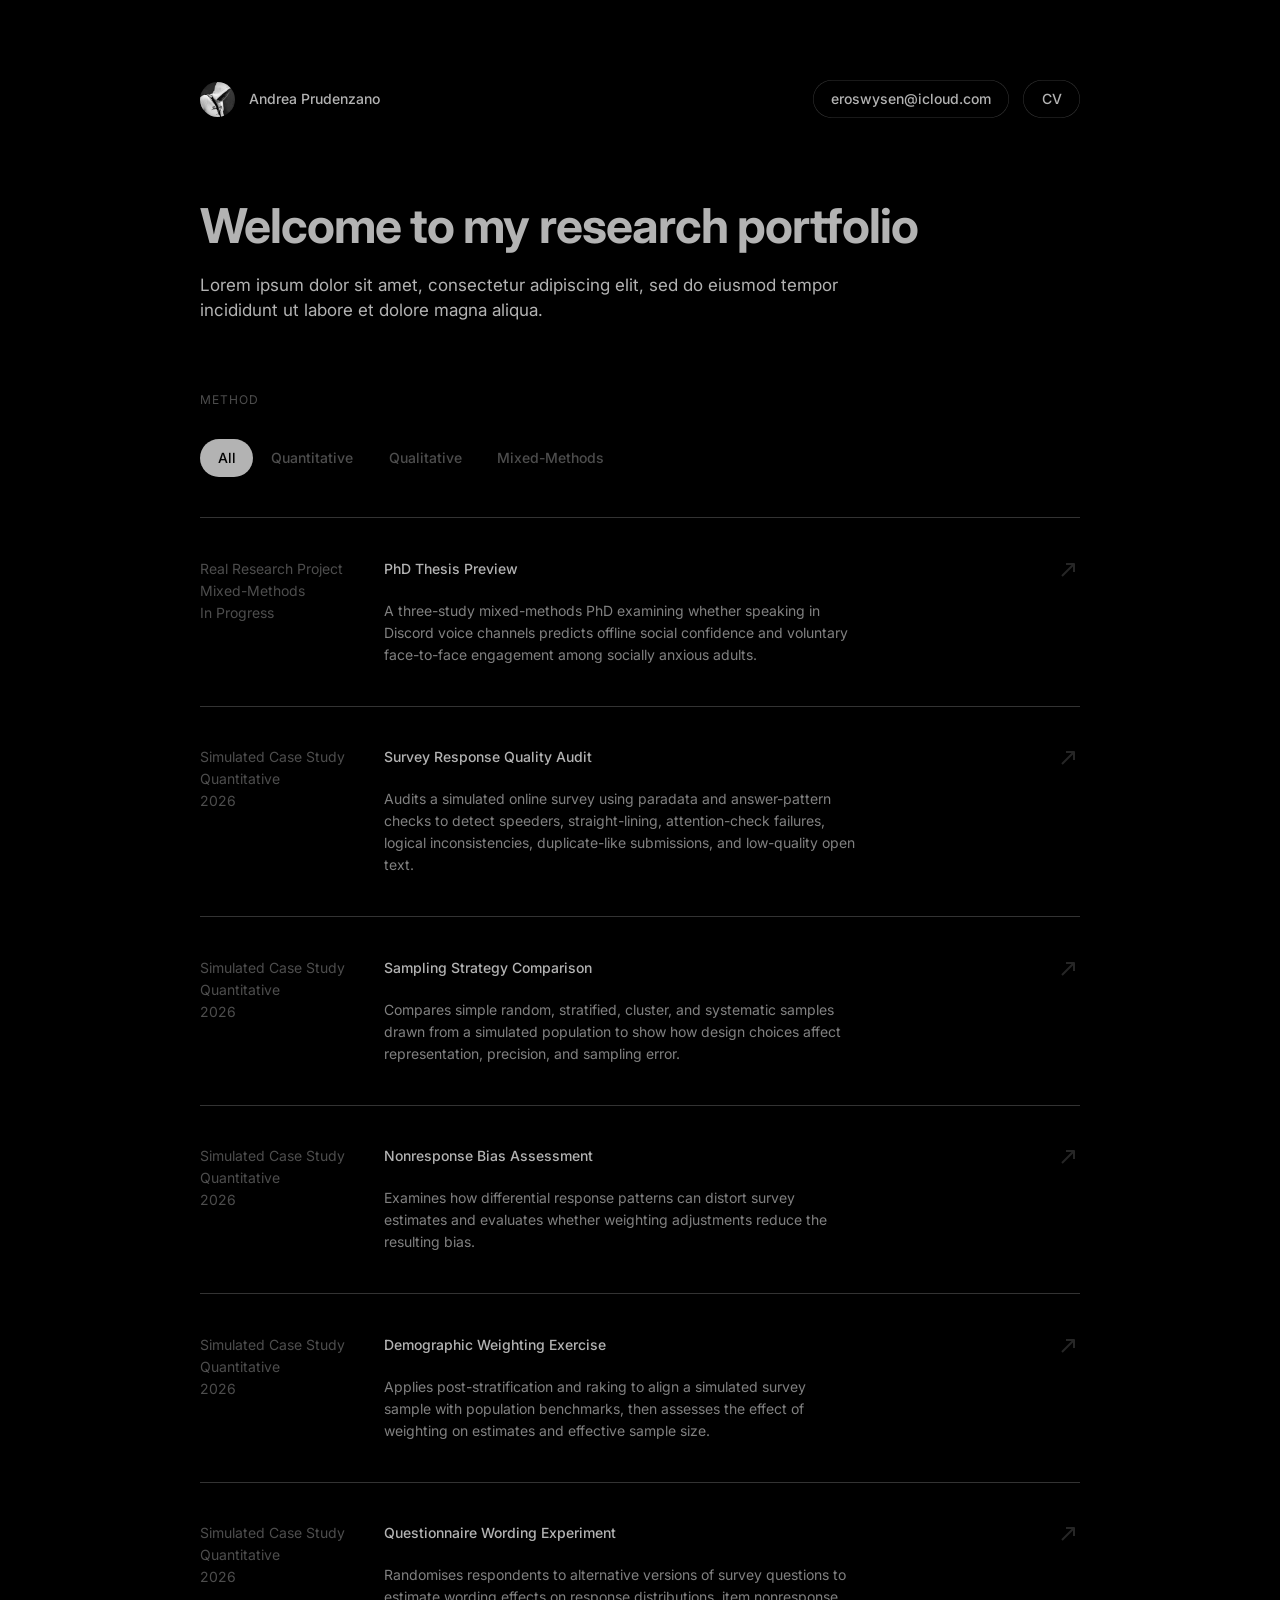
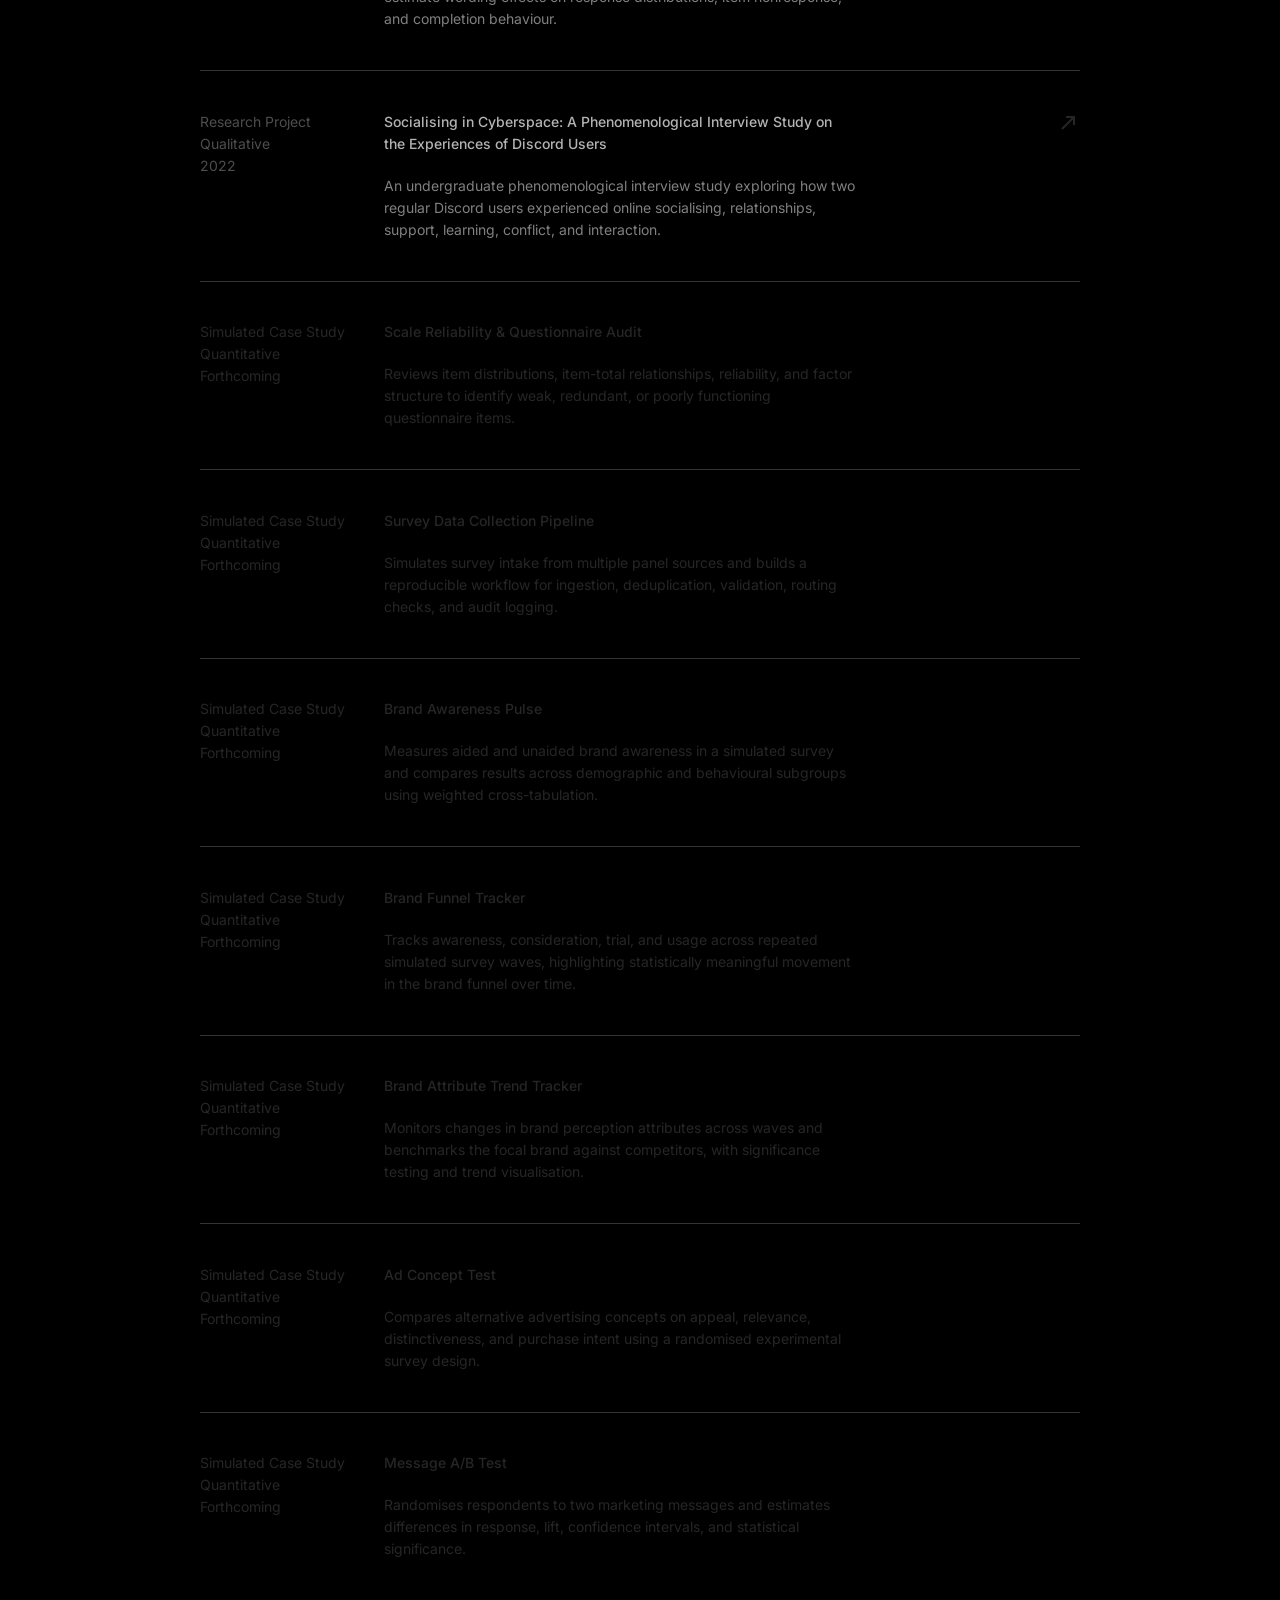
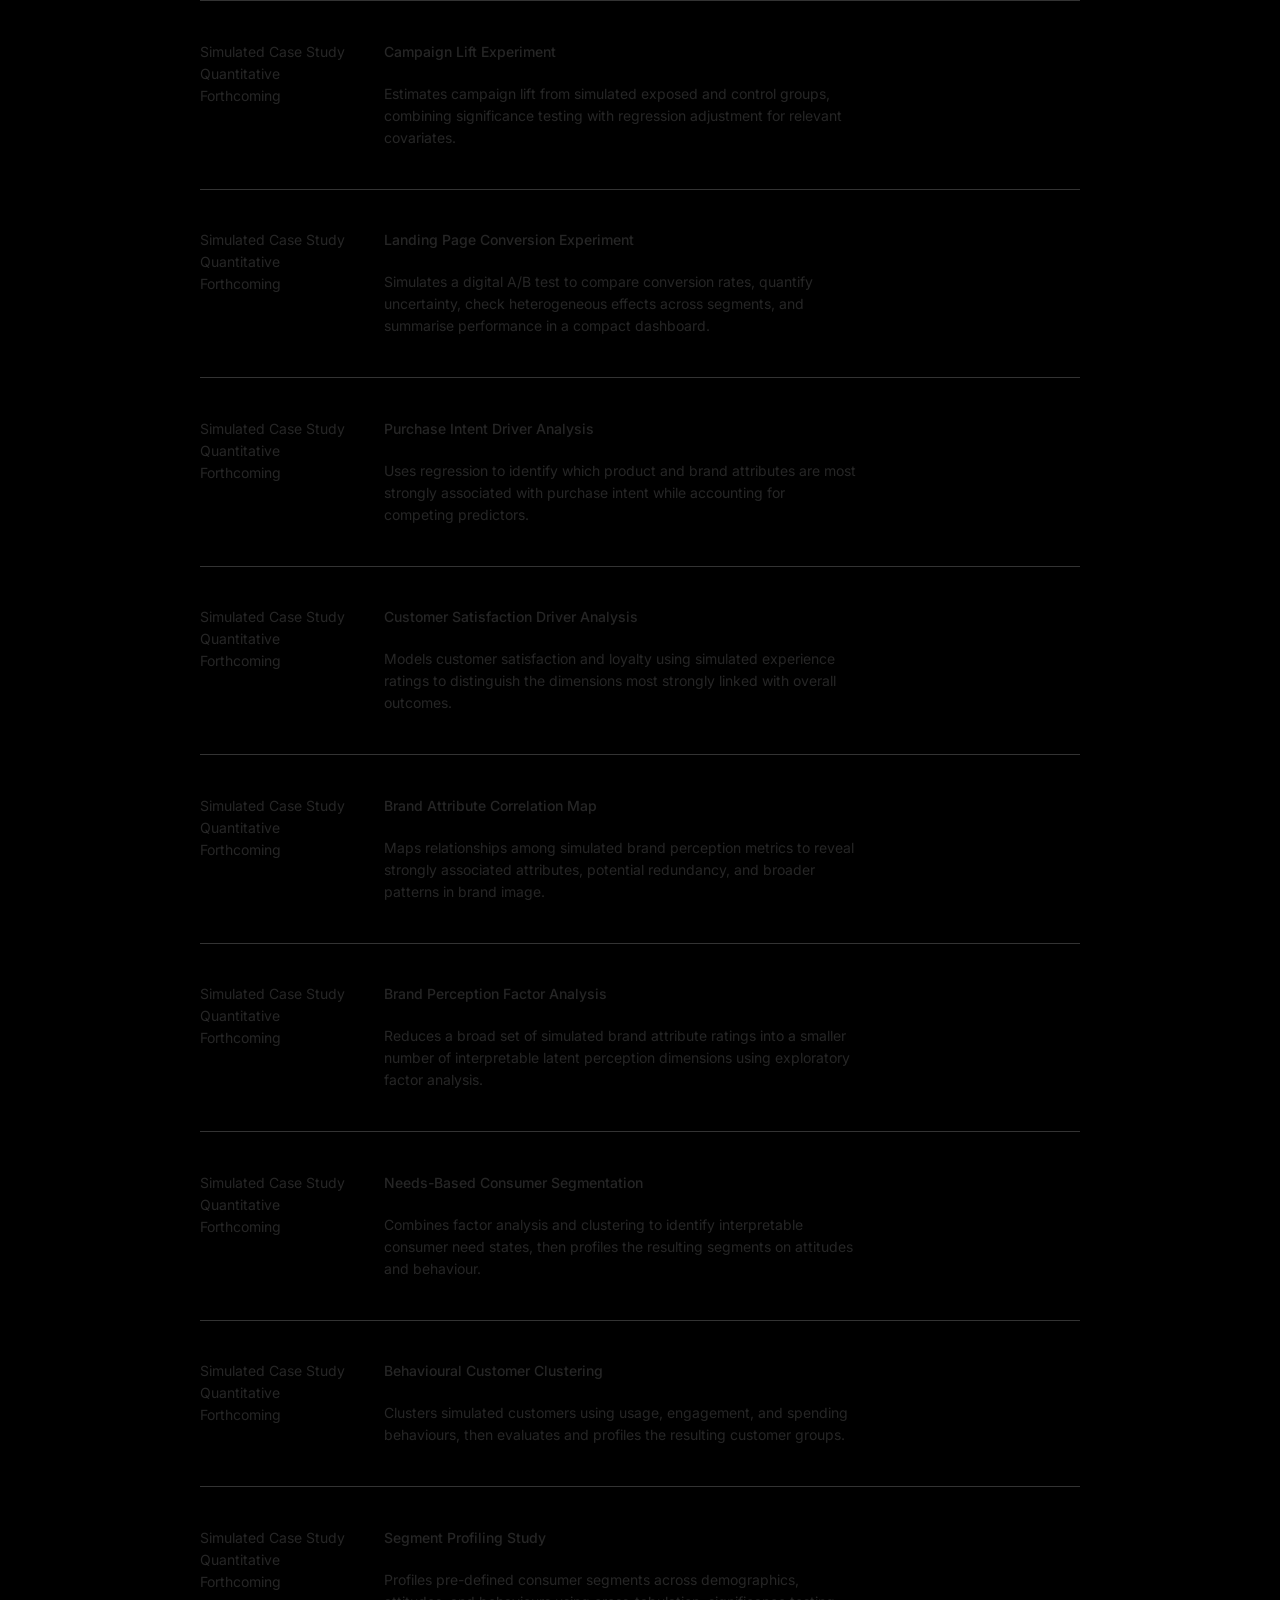
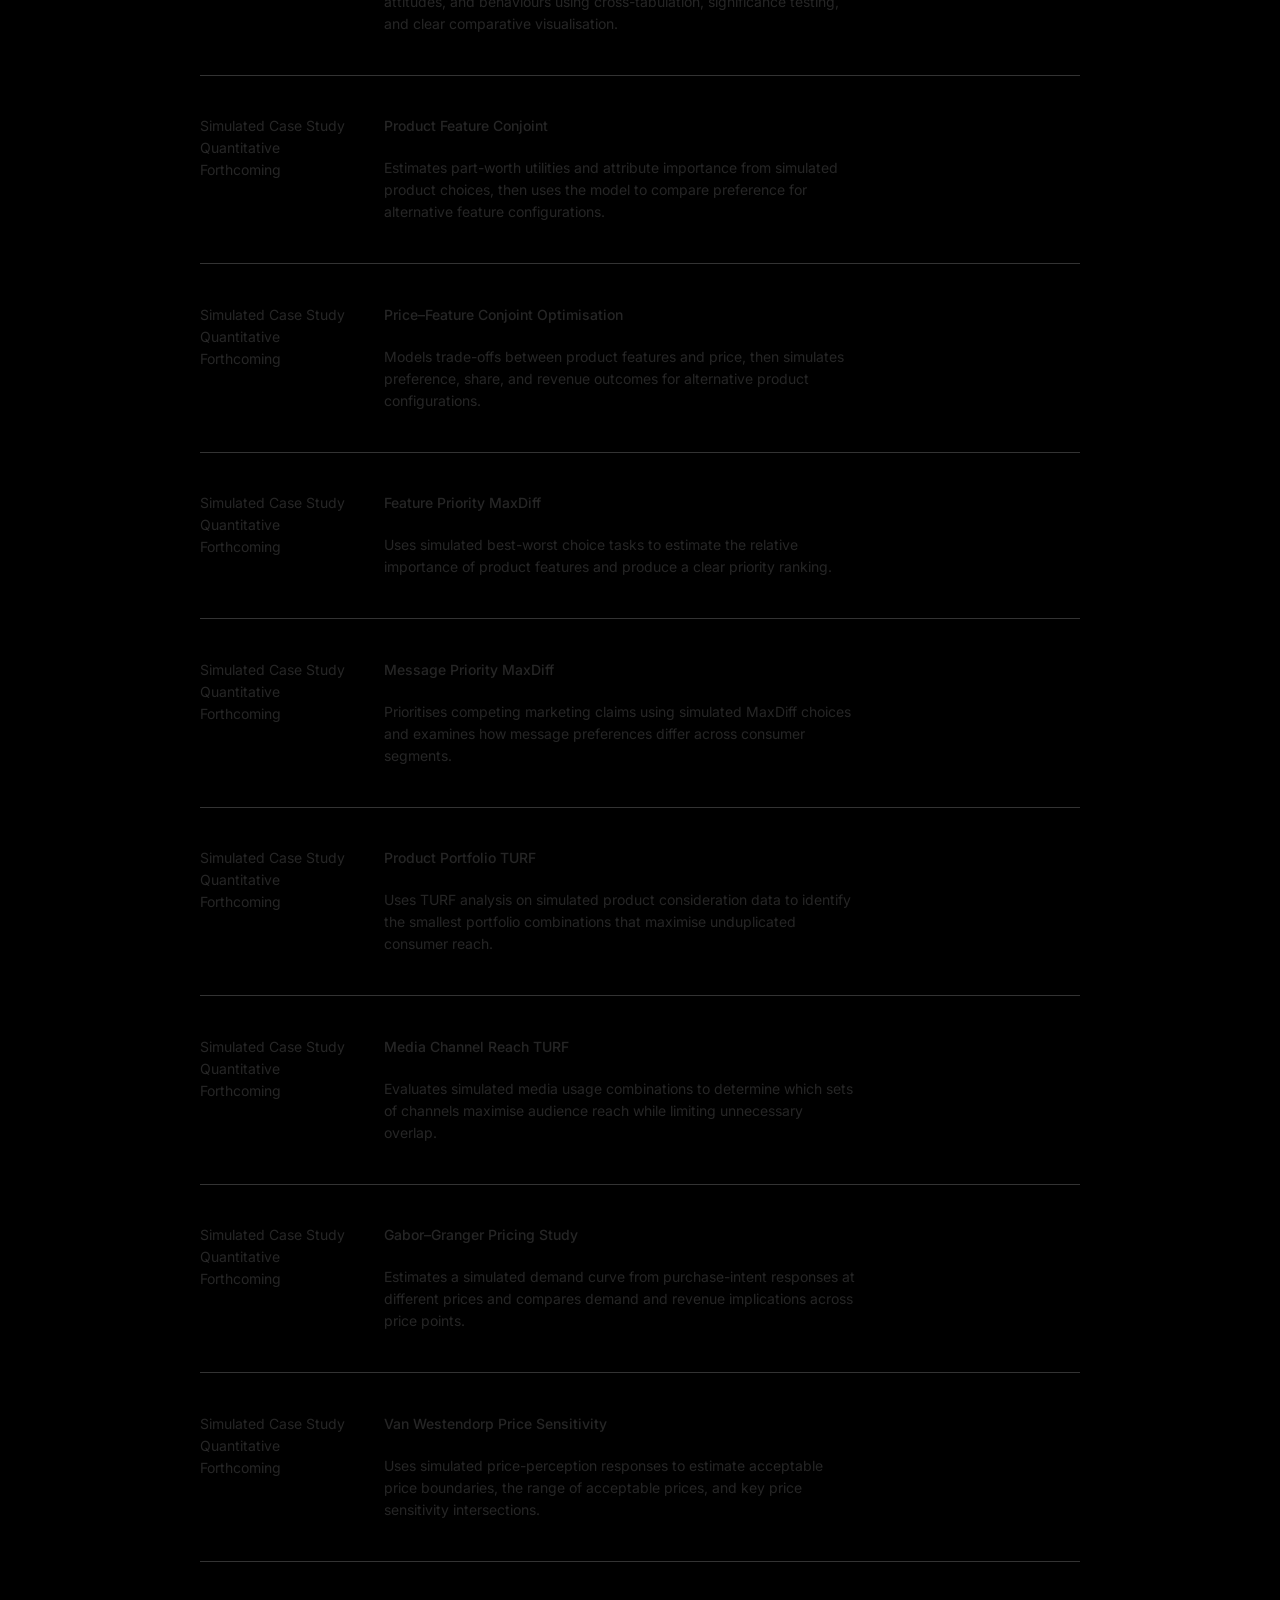
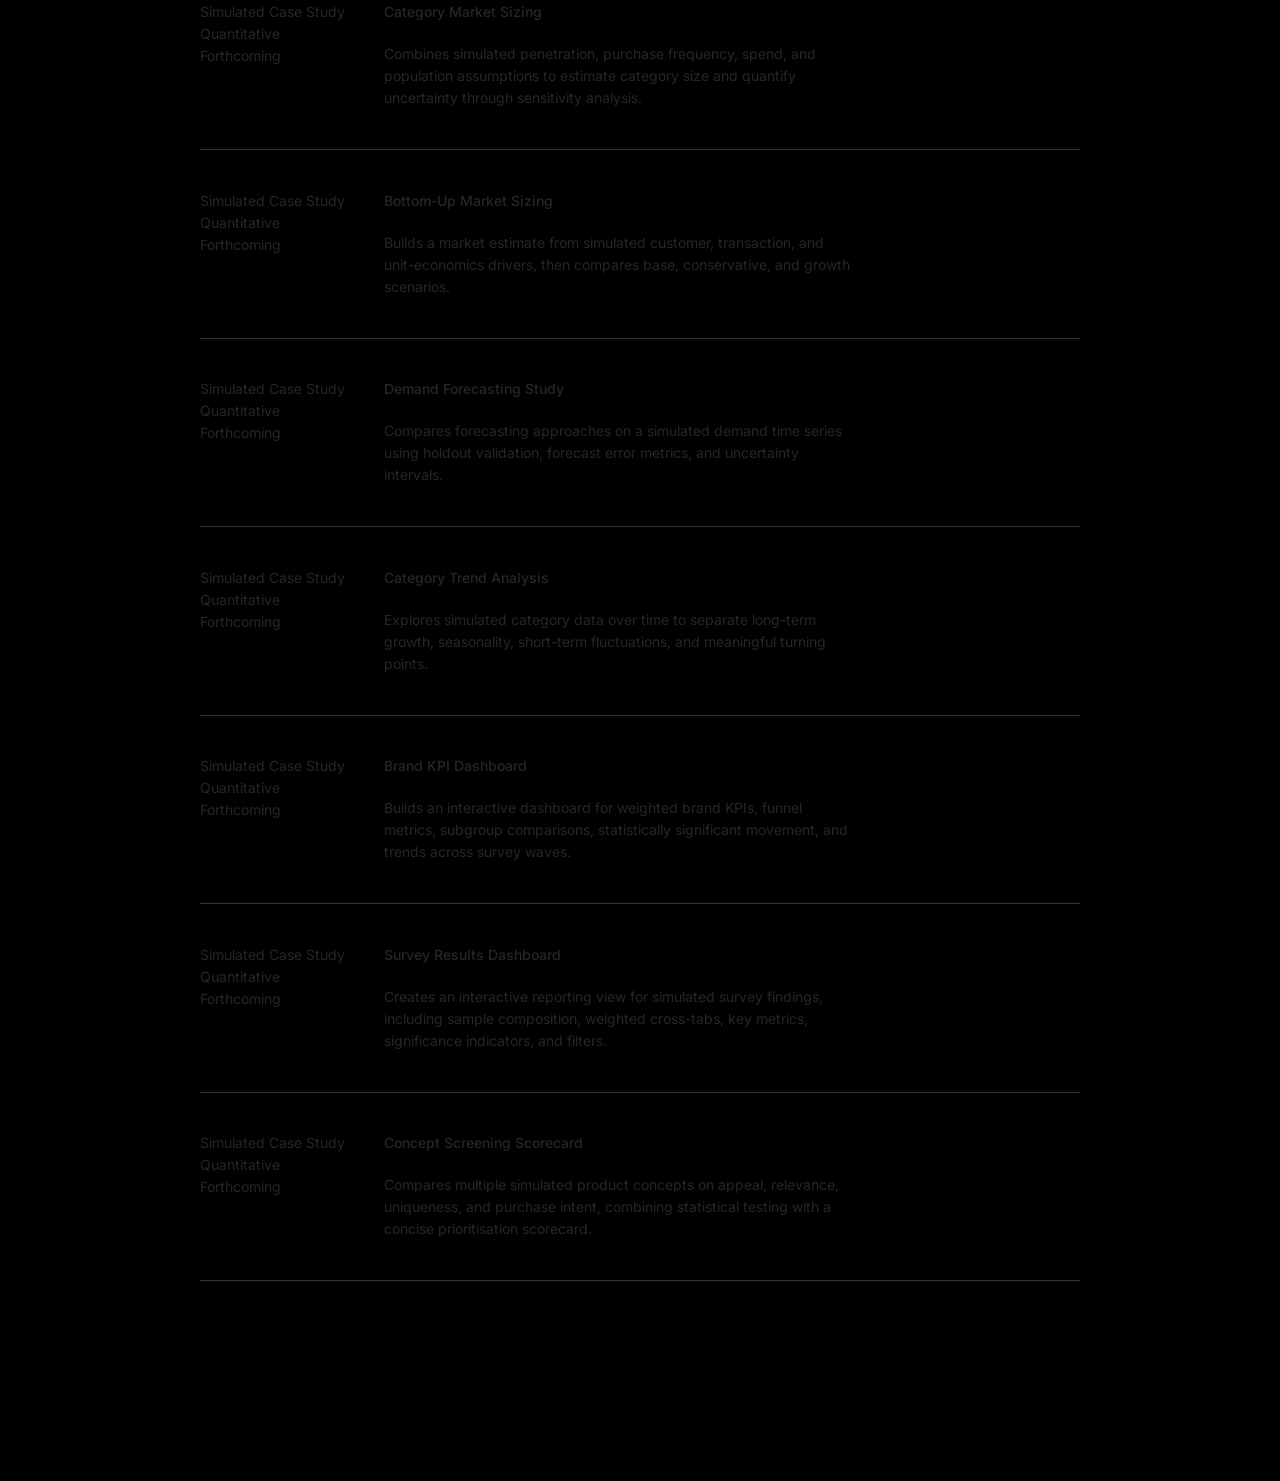
==== commit ce01608b: "Synchronize dark homepage revision with Figma" ====
--- a/index.html
+++ b/index.html
@@ -4,13 +4,13 @@
   <meta charset="utf-8">
   <meta name="viewport" content="width=device-width, initial-scale=1">
   <meta name="description" content="Andrea Prudenzano — quantitative, qualitative, and mixed-methods research portfolio.">
-  <meta name="deployment-version" content="20260828-figma-homepage-material-v31">
+  <meta name="deployment-version" content="20260829-figma-homepage-material-v32">
   <title>Andrea Prudenzano | Research Portfolio</title>
   <link rel="preconnect" href="https://fonts.googleapis.com">
   <link rel="preconnect" href="https://fonts.gstatic.com" crossorigin>
   <link href="https://fonts.googleapis.com/css2?family=Inter:wght@400;500;600;700&display=swap" rel="stylesheet">
   <link rel="stylesheet" href="styles.css?v=20260827-figma-system-v2">
-  <link rel="stylesheet" href="homepage.css?v=20260828-figma-homepage-material-v31">
+  <link rel="stylesheet" href="homepage.css?v=20260829-figma-homepage-material-v32">
 </head>
 <body class="homepage">
   <div class="homepage-shell" data-node-id="109:2">
@@ -55,7 +55,7 @@
           </div>
         </div>
         <span class="homepage-project-spacer" aria-hidden="true"></span>
-        <img class="homepage-project-arrow" src="assets/top-right-arrow-default.svg" alt="" aria-hidden="true">
+        <img class="homepage-project-arrow" src="assets/top-right-arrow-default.svg?v=20260829-figma-homepage-material-v32" alt="" aria-hidden="true">
       </a>
 
       <a class="homepage-project-row homepage-project-row-link" href="survey-response-quality-audit.html" aria-label="View Survey Response Quality Audit" data-method="quantitative" data-project-type="hypothetical" data-status="2026" data-component-node-id="127:48">
@@ -67,7 +67,7 @@
           </div>
         </div>
         <span class="homepage-project-spacer" aria-hidden="true"></span>
-        <img class="homepage-project-arrow" src="assets/top-right-arrow-default.svg" alt="" aria-hidden="true">
+        <img class="homepage-project-arrow" src="assets/top-right-arrow-default.svg?v=20260829-figma-homepage-material-v32" alt="" aria-hidden="true">
       </a>
 
       <a class="homepage-project-row homepage-project-row-link" href="sampling-strategy-comparison.html" aria-label="View Sampling Strategy Comparison" data-method="quantitative" data-project-type="hypothetical" data-status="2026" data-component-node-id="127:48">
@@ -79,7 +79,7 @@
           </div>
         </div>
         <span class="homepage-project-spacer" aria-hidden="true"></span>
-        <img class="homepage-project-arrow" src="assets/top-right-arrow-default.svg" alt="" aria-hidden="true">
+        <img class="homepage-project-arrow" src="assets/top-right-arrow-default.svg?v=20260829-figma-homepage-material-v32" alt="" aria-hidden="true">
       </a>
 
       <a class="homepage-project-row homepage-project-row-link" href="nonresponse-bias-assessment.html" aria-label="View Nonresponse Bias Assessment" data-method="quantitative" data-project-type="hypothetical" data-status="2026" data-component-node-id="127:48">
@@ -91,7 +91,7 @@
           </div>
         </div>
         <span class="homepage-project-spacer" aria-hidden="true"></span>
-        <img class="homepage-project-arrow" src="assets/top-right-arrow-default.svg" alt="" aria-hidden="true">
+        <img class="homepage-project-arrow" src="assets/top-right-arrow-default.svg?v=20260829-figma-homepage-material-v32" alt="" aria-hidden="true">
       </a>
 
       <a class="homepage-project-row homepage-project-row-link" href="demographic-weighting-exercise.html" aria-label="View Demographic Weighting Exercise" data-method="quantitative" data-project-type="hypothetical" data-status="2026" data-component-node-id="127:48">
@@ -103,7 +103,7 @@
           </div>
         </div>
         <span class="homepage-project-spacer" aria-hidden="true"></span>
-        <img class="homepage-project-arrow" src="assets/top-right-arrow-default.svg" alt="" aria-hidden="true">
+        <img class="homepage-project-arrow" src="assets/top-right-arrow-default.svg?v=20260829-figma-homepage-material-v32" alt="" aria-hidden="true">
       </a>
 
       <a class="homepage-project-row homepage-project-row-link" href="questionnaire-wording-experiment.html" aria-label="View Questionnaire Wording Experiment" data-method="quantitative" data-project-type="hypothetical" data-status="2026" data-component-node-id="127:48">
@@ -115,7 +115,7 @@
           </div>
         </div>
         <span class="homepage-project-spacer" aria-hidden="true"></span>
-        <img class="homepage-project-arrow" src="assets/top-right-arrow-default.svg" alt="" aria-hidden="true">
+        <img class="homepage-project-arrow" src="assets/top-right-arrow-default.svg?v=20260829-figma-homepage-material-v32" alt="" aria-hidden="true">
       </a>
 
       <a class="homepage-project-row homepage-project-row-link" href="socialising-in-cyberspace.html" aria-label="View Socialising in Cyberspace: A Phenomenological Interview Study on the Experiences of Discord Users" data-method="qualitative" data-project-type="real" data-status="2022" data-component-node-id="127:48">
@@ -127,7 +127,7 @@
           </div>
         </div>
         <span class="homepage-project-spacer" aria-hidden="true"></span>
-        <img class="homepage-project-arrow" src="assets/top-right-arrow-default.svg" alt="" aria-hidden="true">
+        <img class="homepage-project-arrow" src="assets/top-right-arrow-default.svg?v=20260829-figma-homepage-material-v32" alt="" aria-hidden="true">
       </a>
 
       <article class="homepage-project-row" data-method="quantitative" data-project-type="hypothetical" data-status="Forthcoming" data-component-node-id="210:65">
@@ -139,7 +139,7 @@
           </div>
         </div>
         <span class="homepage-project-spacer" aria-hidden="true"></span>
-        <img class="homepage-project-arrow" src="assets/top-right-arrow-default.svg" alt="" aria-hidden="true">
+        <img class="homepage-project-arrow" src="assets/top-right-arrow-default.svg?v=20260829-figma-homepage-material-v32" alt="" aria-hidden="true">
       </article>
 
       <article class="homepage-project-row" data-method="quantitative" data-project-type="hypothetical" data-status="Forthcoming" data-component-node-id="210:65">
@@ -151,7 +151,7 @@
           </div>
         </div>
         <span class="homepage-project-spacer" aria-hidden="true"></span>
-        <img class="homepage-project-arrow" src="assets/top-right-arrow-default.svg" alt="" aria-hidden="true">
+        <img class="homepage-project-arrow" src="assets/top-right-arrow-default.svg?v=20260829-figma-homepage-material-v32" alt="" aria-hidden="true">
       </article>
 
       <article class="homepage-project-row" data-method="quantitative" data-project-type="hypothetical" data-status="Forthcoming" data-component-node-id="210:65">
@@ -163,7 +163,7 @@
           </div>
         </div>
         <span class="homepage-project-spacer" aria-hidden="true"></span>
-        <img class="homepage-project-arrow" src="assets/top-right-arrow-default.svg" alt="" aria-hidden="true">
+        <img class="homepage-project-arrow" src="assets/top-right-arrow-default.svg?v=20260829-figma-homepage-material-v32" alt="" aria-hidden="true">
       </article>
 
       <article class="homepage-project-row" data-method="quantitative" data-project-type="hypothetical" data-status="Forthcoming" data-component-node-id="210:65">
@@ -175,7 +175,7 @@
           </div>
         </div>
         <span class="homepage-project-spacer" aria-hidden="true"></span>
-        <img class="homepage-project-arrow" src="assets/top-right-arrow-default.svg" alt="" aria-hidden="true">
+        <img class="homepage-project-arrow" src="assets/top-right-arrow-default.svg?v=20260829-figma-homepage-material-v32" alt="" aria-hidden="true">
       </article>
 
       <article class="homepage-project-row" data-method="quantitative" data-project-type="hypothetical" data-status="Forthcoming" data-component-node-id="210:65">
@@ -187,7 +187,7 @@
           </div>
         </div>
         <span class="homepage-project-spacer" aria-hidden="true"></span>
-        <img class="homepage-project-arrow" src="assets/top-right-arrow-default.svg" alt="" aria-hidden="true">
+        <img class="homepage-project-arrow" src="assets/top-right-arrow-default.svg?v=20260829-figma-homepage-material-v32" alt="" aria-hidden="true">
       </article>
 
       <article class="homepage-project-row" data-method="quantitative" data-project-type="hypothetical" data-status="Forthcoming" data-component-node-id="210:65">
@@ -199,7 +199,7 @@
           </div>
         </div>
         <span class="homepage-project-spacer" aria-hidden="true"></span>
-        <img class="homepage-project-arrow" src="assets/top-right-arrow-default.svg" alt="" aria-hidden="true">
+        <img class="homepage-project-arrow" src="assets/top-right-arrow-default.svg?v=20260829-figma-homepage-material-v32" alt="" aria-hidden="true">
       </article>
 
       <article class="homepage-project-row" data-method="quantitative" data-project-type="hypothetical" data-status="Forthcoming" data-component-node-id="210:65">
@@ -211,7 +211,7 @@
           </div>
         </div>
         <span class="homepage-project-spacer" aria-hidden="true"></span>
-        <img class="homepage-project-arrow" src="assets/top-right-arrow-default.svg" alt="" aria-hidden="true">
+        <img class="homepage-project-arrow" src="assets/top-right-arrow-default.svg?v=20260829-figma-homepage-material-v32" alt="" aria-hidden="true">
       </article>
 
       <article class="homepage-project-row" data-method="quantitative" data-project-type="hypothetical" data-status="Forthcoming" data-component-node-id="210:65">
@@ -223,7 +223,7 @@
           </div>
         </div>
         <span class="homepage-project-spacer" aria-hidden="true"></span>
-        <img class="homepage-project-arrow" src="assets/top-right-arrow-default.svg" alt="" aria-hidden="true">
+        <img class="homepage-project-arrow" src="assets/top-right-arrow-default.svg?v=20260829-figma-homepage-material-v32" alt="" aria-hidden="true">
       </article>
 
       <article class="homepage-project-row" data-method="quantitative" data-project-type="hypothetical" data-status="Forthcoming" data-component-node-id="210:65">
@@ -235,7 +235,7 @@
           </div>
         </div>
         <span class="homepage-project-spacer" aria-hidden="true"></span>
-        <img class="homepage-project-arrow" src="assets/top-right-arrow-default.svg" alt="" aria-hidden="true">
+        <img class="homepage-project-arrow" src="assets/top-right-arrow-default.svg?v=20260829-figma-homepage-material-v32" alt="" aria-hidden="true">
       </article>
 
       <article class="homepage-project-row" data-method="quantitative" data-project-type="hypothetical" data-status="Forthcoming" data-component-node-id="210:65">
@@ -247,7 +247,7 @@
           </div>
         </div>
         <span class="homepage-project-spacer" aria-hidden="true"></span>
-        <img class="homepage-project-arrow" src="assets/top-right-arrow-default.svg" alt="" aria-hidden="true">
+        <img class="homepage-project-arrow" src="assets/top-right-arrow-default.svg?v=20260829-figma-homepage-material-v32" alt="" aria-hidden="true">
       </article>
 
       <article class="homepage-project-row" data-method="quantitative" data-project-type="hypothetical" data-status="Forthcoming" data-component-node-id="210:65">
@@ -259,7 +259,7 @@
           </div>
         </div>
         <span class="homepage-project-spacer" aria-hidden="true"></span>
-        <img class="homepage-project-arrow" src="assets/top-right-arrow-default.svg" alt="" aria-hidden="true">
+        <img class="homepage-project-arrow" src="assets/top-right-arrow-default.svg?v=20260829-figma-homepage-material-v32" alt="" aria-hidden="true">
       </article>
 
       <article class="homepage-project-row" data-method="quantitative" data-project-type="hypothetical" data-status="Forthcoming" data-component-node-id="210:65">
@@ -271,7 +271,7 @@
           </div>
         </div>
         <span class="homepage-project-spacer" aria-hidden="true"></span>
-        <img class="homepage-project-arrow" src="assets/top-right-arrow-default.svg" alt="" aria-hidden="true">
+        <img class="homepage-project-arrow" src="assets/top-right-arrow-default.svg?v=20260829-figma-homepage-material-v32" alt="" aria-hidden="true">
       </article>
 
       <article class="homepage-project-row" data-method="quantitative" data-project-type="hypothetical" data-status="Forthcoming" data-component-node-id="210:65">
@@ -283,7 +283,7 @@
           </div>
         </div>
         <span class="homepage-project-spacer" aria-hidden="true"></span>
-        <img class="homepage-project-arrow" src="assets/top-right-arrow-default.svg" alt="" aria-hidden="true">
+        <img class="homepage-project-arrow" src="assets/top-right-arrow-default.svg?v=20260829-figma-homepage-material-v32" alt="" aria-hidden="true">
       </article>
 
       <article class="homepage-project-row" data-method="quantitative" data-project-type="hypothetical" data-status="Forthcoming" data-component-node-id="210:65">
@@ -295,7 +295,7 @@
           </div>
         </div>
         <span class="homepage-project-spacer" aria-hidden="true"></span>
-        <img class="homepage-project-arrow" src="assets/top-right-arrow-default.svg" alt="" aria-hidden="true">
+        <img class="homepage-project-arrow" src="assets/top-right-arrow-default.svg?v=20260829-figma-homepage-material-v32" alt="" aria-hidden="true">
       </article>
 
       <article class="homepage-project-row" data-method="quantitative" data-project-type="hypothetical" data-status="Forthcoming" data-component-node-id="210:65">
@@ -307,7 +307,7 @@
           </div>
         </div>
         <span class="homepage-project-spacer" aria-hidden="true"></span>
-        <img class="homepage-project-arrow" src="assets/top-right-arrow-default.svg" alt="" aria-hidden="true">
+        <img class="homepage-project-arrow" src="assets/top-right-arrow-default.svg?v=20260829-figma-homepage-material-v32" alt="" aria-hidden="true">
       </article>
 
       <article class="homepage-project-row" data-method="quantitative" data-project-type="hypothetical" data-status="Forthcoming" data-component-node-id="210:65">
@@ -319,7 +319,7 @@
           </div>
         </div>
         <span class="homepage-project-spacer" aria-hidden="true"></span>
-        <img class="homepage-project-arrow" src="assets/top-right-arrow-default.svg" alt="" aria-hidden="true">
+        <img class="homepage-project-arrow" src="assets/top-right-arrow-default.svg?v=20260829-figma-homepage-material-v32" alt="" aria-hidden="true">
       </article>
 
       <article class="homepage-project-row" data-method="quantitative" data-project-type="hypothetical" data-status="Forthcoming" data-component-node-id="210:65">
@@ -331,7 +331,7 @@
           </div>
         </div>
         <span class="homepage-project-spacer" aria-hidden="true"></span>
-        <img class="homepage-project-arrow" src="assets/top-right-arrow-default.svg" alt="" aria-hidden="true">
+        <img class="homepage-project-arrow" src="assets/top-right-arrow-default.svg?v=20260829-figma-homepage-material-v32" alt="" aria-hidden="true">
       </article>
 
       <article class="homepage-project-row" data-method="quantitative" data-project-type="hypothetical" data-status="Forthcoming" data-component-node-id="210:65">
@@ -343,7 +343,7 @@
           </div>
         </div>
         <span class="homepage-project-spacer" aria-hidden="true"></span>
-        <img class="homepage-project-arrow" src="assets/top-right-arrow-default.svg" alt="" aria-hidden="true">
+        <img class="homepage-project-arrow" src="assets/top-right-arrow-default.svg?v=20260829-figma-homepage-material-v32" alt="" aria-hidden="true">
       </article>
 
       <article class="homepage-project-row" data-method="quantitative" data-project-type="hypothetical" data-status="Forthcoming" data-component-node-id="210:65">
@@ -355,7 +355,7 @@
           </div>
         </div>
         <span class="homepage-project-spacer" aria-hidden="true"></span>
-        <img class="homepage-project-arrow" src="assets/top-right-arrow-default.svg" alt="" aria-hidden="true">
+        <img class="homepage-project-arrow" src="assets/top-right-arrow-default.svg?v=20260829-figma-homepage-material-v32" alt="" aria-hidden="true">
       </article>
 
       <article class="homepage-project-row" data-method="quantitative" data-project-type="hypothetical" data-status="Forthcoming" data-component-node-id="210:65">
@@ -367,7 +367,7 @@
           </div>
         </div>
         <span class="homepage-project-spacer" aria-hidden="true"></span>
-        <img class="homepage-project-arrow" src="assets/top-right-arrow-default.svg" alt="" aria-hidden="true">
+        <img class="homepage-project-arrow" src="assets/top-right-arrow-default.svg?v=20260829-figma-homepage-material-v32" alt="" aria-hidden="true">
       </article>
 
       <article class="homepage-project-row" data-method="quantitative" data-project-type="hypothetical" data-status="Forthcoming" data-component-node-id="210:65">
@@ -379,7 +379,7 @@
           </div>
         </div>
         <span class="homepage-project-spacer" aria-hidden="true"></span>
-        <img class="homepage-project-arrow" src="assets/top-right-arrow-default.svg" alt="" aria-hidden="true">
+        <img class="homepage-project-arrow" src="assets/top-right-arrow-default.svg?v=20260829-figma-homepage-material-v32" alt="" aria-hidden="true">
       </article>
 
       <article class="homepage-project-row" data-method="quantitative" data-project-type="hypothetical" data-status="Forthcoming" data-component-node-id="210:65">
@@ -391,7 +391,7 @@
           </div>
         </div>
         <span class="homepage-project-spacer" aria-hidden="true"></span>
-        <img class="homepage-project-arrow" src="assets/top-right-arrow-default.svg" alt="" aria-hidden="true">
+        <img class="homepage-project-arrow" src="assets/top-right-arrow-default.svg?v=20260829-figma-homepage-material-v32" alt="" aria-hidden="true">
       </article>
 
       <article class="homepage-project-row" data-method="quantitative" data-project-type="hypothetical" data-status="Forthcoming" data-component-node-id="210:65">
@@ -403,7 +403,7 @@
           </div>
         </div>
         <span class="homepage-project-spacer" aria-hidden="true"></span>
-        <img class="homepage-project-arrow" src="assets/top-right-arrow-default.svg" alt="" aria-hidden="true">
+        <img class="homepage-project-arrow" src="assets/top-right-arrow-default.svg?v=20260829-figma-homepage-material-v32" alt="" aria-hidden="true">
       </article>
 
       <article class="homepage-project-row" data-method="quantitative" data-project-type="hypothetical" data-status="Forthcoming" data-component-node-id="210:65">
@@ -415,7 +415,7 @@
           </div>
         </div>
         <span class="homepage-project-spacer" aria-hidden="true"></span>
-        <img class="homepage-project-arrow" src="assets/top-right-arrow-default.svg" alt="" aria-hidden="true">
+        <img class="homepage-project-arrow" src="assets/top-right-arrow-default.svg?v=20260829-figma-homepage-material-v32" alt="" aria-hidden="true">
       </article>
 
       <article class="homepage-project-row" data-method="quantitative" data-project-type="hypothetical" data-status="Forthcoming" data-component-node-id="210:65">
@@ -427,7 +427,7 @@
           </div>
         </div>
         <span class="homepage-project-spacer" aria-hidden="true"></span>
-        <img class="homepage-project-arrow" src="assets/top-right-arrow-default.svg" alt="" aria-hidden="true">
+        <img class="homepage-project-arrow" src="assets/top-right-arrow-default.svg?v=20260829-figma-homepage-material-v32" alt="" aria-hidden="true">
       </article>
 
       <article class="homepage-project-row" data-method="quantitative" data-project-type="hypothetical" data-status="Forthcoming" data-component-node-id="210:65">
@@ -439,7 +439,7 @@
           </div>
         </div>
         <span class="homepage-project-spacer" aria-hidden="true"></span>
-        <img class="homepage-project-arrow" src="assets/top-right-arrow-default.svg" alt="" aria-hidden="true">
+        <img class="homepage-project-arrow" src="assets/top-right-arrow-default.svg?v=20260829-figma-homepage-material-v32" alt="" aria-hidden="true">
       </article>
 
       <article class="homepage-project-row" data-method="quantitative" data-project-type="hypothetical" data-status="Forthcoming" data-component-node-id="210:65">
@@ -451,7 +451,7 @@
           </div>
         </div>
         <span class="homepage-project-spacer" aria-hidden="true"></span>
-        <img class="homepage-project-arrow" src="assets/top-right-arrow-default.svg" alt="" aria-hidden="true">
+        <img class="homepage-project-arrow" src="assets/top-right-arrow-default.svg?v=20260829-figma-homepage-material-v32" alt="" aria-hidden="true">
       </article>
 
       <article class="homepage-project-row" data-method="quantitative" data-project-type="hypothetical" data-status="Forthcoming" data-component-node-id="210:65">
@@ -463,7 +463,7 @@
           </div>
         </div>
         <span class="homepage-project-spacer" aria-hidden="true"></span>
-        <img class="homepage-project-arrow" src="assets/top-right-arrow-default.svg" alt="" aria-hidden="true">
+        <img class="homepage-project-arrow" src="assets/top-right-arrow-default.svg?v=20260829-figma-homepage-material-v32" alt="" aria-hidden="true">
       </article>
 
       <article class="homepage-project-row" data-method="quantitative" data-project-type="hypothetical" data-status="Forthcoming" data-component-node-id="210:65">
@@ -475,7 +475,7 @@
           </div>
         </div>
         <span class="homepage-project-spacer" aria-hidden="true"></span>
-        <img class="homepage-project-arrow" src="assets/top-right-arrow-default.svg" alt="" aria-hidden="true">
+        <img class="homepage-project-arrow" src="assets/top-right-arrow-default.svg?v=20260829-figma-homepage-material-v32" alt="" aria-hidden="true">
       </article>
 
       <article class="homepage-project-row" data-method="quantitative" data-project-type="hypothetical" data-status="Forthcoming" data-component-node-id="210:65">
@@ -487,7 +487,7 @@
           </div>
         </div>
         <span class="homepage-project-spacer" aria-hidden="true"></span>
-        <img class="homepage-project-arrow" src="assets/top-right-arrow-default.svg" alt="" aria-hidden="true">
+        <img class="homepage-project-arrow" src="assets/top-right-arrow-default.svg?v=20260829-figma-homepage-material-v32" alt="" aria-hidden="true">
       </article>
 
       <article class="homepage-project-row" data-method="quantitative" data-project-type="hypothetical" data-status="Forthcoming" data-component-node-id="210:65">
@@ -499,12 +499,12 @@
           </div>
         </div>
         <span class="homepage-project-spacer" aria-hidden="true"></span>
-        <img class="homepage-project-arrow" src="assets/top-right-arrow-default.svg" alt="" aria-hidden="true">
+        <img class="homepage-project-arrow" src="assets/top-right-arrow-default.svg?v=20260829-figma-homepage-material-v32" alt="" aria-hidden="true">
       </article>
       <p class="homepage-project-empty" role="status" aria-live="polite" hidden>No projects match this method.</p>
     </section>
     </div>
   </div>
-  <script src="homepage.js?v=20260828-figma-homepage-material-v31"></script>
+  <script src="homepage.js?v=20260829-figma-homepage-material-v32"></script>
 </body>
 </html>
--- a/homepage.css
+++ b/homepage.css
@@ -1,17 +1,22 @@
 .homepage {
   --font-system: "Inter", -apple-system, BlinkMacSystemFont, "Helvetica Neue", Arial, sans-serif;
-  --homepage-tertiary: #999999;
-  --homepage-supporting: #666666;
+  --homepage-primary: #b3b3b3;
+  --homepage-secondary: #808080;
+  --homepage-tertiary: #4d4d4d;
+  --homepage-quaternary: #333333;
+  --homepage-quinary: #262626;
+  --homepage-senary: #000000;
+  --focus: var(--homepage-primary);
   min-height: 100vh;
   margin: 0;
-  color: var(--palette-primary);
-  background: var(--palette-quinary);
+  color: var(--homepage-primary);
+  background: var(--homepage-senary);
   letter-spacing: 0;
 }
 
 .homepage-shell {
   min-height: 100vh;
-  padding: 40px 160px;
+  padding: 80px 200px 200px;
   display: flex;
   flex-direction: column;
   align-items: flex-start;
@@ -32,7 +37,7 @@
   flex: 1 0 0;
   align-items: center;
   gap: 14px;
-  color: var(--palette-primary);
+  color: var(--homepage-primary);
   text-decoration: none;
 }
 
@@ -49,18 +54,17 @@
 
 .homepage-name,
 .homepage-action {
-  color: var(--palette-primary);
-  font-family: var(--font-system);
-  font-size: .875rem;
-  font-weight: 500;
-  line-height: 20px;
+  color: var(--homepage-primary);
+  font-family: var(--font-system);
+  font-size: .875rem;
+  font-weight: 500;
+  line-height: 22px;
   letter-spacing: 0;
 }
 
 .homepage-name {
   overflow: hidden;
-  font-weight: 600;
-  line-height: 22px;
+  font-weight: 500;
   text-overflow: ellipsis;
   white-space: nowrap;
 }
@@ -74,8 +78,8 @@
   justify-content: center;
   border: 0;
   border-radius: 100px;
-  background: var(--palette-quinary);
-  box-shadow: inset 0 0 0 .5px var(--palette-quaternary);
+  background: var(--homepage-senary);
+  box-shadow: inset 0 0 0 .5px var(--homepage-quaternary);
   font-weight: 500;
   text-align: center;
   text-decoration: none;
@@ -92,28 +96,28 @@
 
 .homepage-action:hover,
 .homepage-action:focus-visible {
-  color: var(--palette-quinary);
-  background: var(--palette-primary);
-  border-color: var(--palette-primary);
-  box-shadow: inset 0 0 0 .5px var(--palette-primary);
+  color: var(--homepage-senary);
+  background: var(--homepage-primary);
+  border-color: var(--homepage-primary);
+  box-shadow: inset 0 0 0 .5px var(--homepage-primary);
 }
 
 .homepage-main {
   width: min(762px, 100%);
-  height: 116px;
-  flex: 0 0 116px;
+  height: 112px;
+  flex: 0 0 112px;
   display: flex;
   flex-direction: column;
   align-items: flex-start;
   gap: 40px;
-  color: var(--palette-primary);
+  color: var(--homepage-primary);
 }
 
 .homepage-title {
   width: min(762px, 100%);
   height: 35px;
   margin: 0;
-  color: var(--palette-primary);
+  color: var(--homepage-primary);
   font-family: var(--font-system);
   font-size: 3rem;
   font-style: normal;
@@ -127,13 +131,13 @@
 
 .homepage-intro {
   width: min(700px, 100%);
-  height: 41px;
-  margin: 0;
-  color: var(--palette-primary);
-  font-family: var(--font-system);
-  font-size: 1.125rem;
+  height: 37px;
+  margin: 0;
+  color: var(--homepage-primary);
+  font-family: var(--font-system);
+  font-size: 1.0625rem;
   font-weight: 400;
-  line-height: 28px;
+  line-height: 25px;
   letter-spacing: 0;
   text-box-edge: cap alphabetic;
   text-box-trim: trim-both;
@@ -144,14 +148,14 @@
   display: flex;
   flex-direction: column;
   align-items: flex-start;
-  gap: 30px;
+  gap: 40px;
 }
 
 .homepage-method-filter {
   display: flex;
   flex-direction: column;
   align-items: flex-start;
-  gap: 30px;
+  gap: 40px;
   font-family: var(--font-system);
   font-weight: 400;
   white-space: nowrap;
@@ -163,7 +167,7 @@
   flex: 0 0 9px;
   color: var(--homepage-tertiary);
   font-size: .75rem;
-  line-height: 16px;
+  line-height: 20px;
   letter-spacing: .08em;
   text-transform: uppercase;
   text-box-edge: cap alphabetic;
@@ -189,7 +193,7 @@
   width: var(--method-indicator-width);
   height: 38px;
   border-radius: 100px;
-  background: var(--palette-primary);
+  background: var(--homepage-primary);
   transform: translateX(var(--method-indicator-x));
   transition:
     width 240ms cubic-bezier(.4, 0, .2, 1),
@@ -213,7 +217,7 @@
   font: inherit;
   font-size: .875rem;
   font-weight: 500;
-  line-height: 20px;
+  line-height: 22px;
   letter-spacing: 0;
   cursor: pointer;
   text-align: center;
@@ -240,7 +244,7 @@
 }
 
 .homepage-method[aria-pressed="true"] {
-  color: var(--palette-quinary);
+  color: var(--homepage-senary);
   font-weight: 500;
 }
 
@@ -249,7 +253,7 @@
 }
 
 .homepage-method[aria-pressed="false"]:hover {
-  color: var(--palette-primary);
+  color: var(--homepage-primary);
 }
 
 
@@ -270,7 +274,7 @@
   left: 0;
   width: 100%;
   height: .5px;
-  background: var(--palette-quaternary);
+  background: var(--homepage-quaternary);
 }
 
 .homepage-projects::before {
@@ -306,7 +310,7 @@
 .homepage-project-row[data-status="Forthcoming"] .homepage-project-type,
 .homepage-project-row[data-status="Forthcoming"] .homepage-project-title,
 .homepage-project-row[data-status="Forthcoming"] .homepage-project-description {
-  color: var(--palette-quaternary);
+  color: var(--homepage-quinary);
 }
 
 .homepage-project-row[data-status="Forthcoming"] .homepage-project-arrow {
@@ -319,13 +323,13 @@
   flex: 1 1 0;
   display: flex;
   align-items: flex-start;
-  gap: 110px;
+  gap: 100px;
 }
 
 .homepage-project-meta {
-  width: 86px;
-  margin: 0;
-  flex: 0 0 86px;
+  width: 84px;
+  margin: 0;
+  flex: 0 0 84px;
   color: var(--homepage-tertiary);
   font-family: var(--font-system);
   font-size: .875rem;
@@ -338,8 +342,8 @@
 }
 
 .homepage-project-meta .homepage-project-type {
-  color: var(--homepage-supporting);
-  font-weight: 600;
+  color: inherit;
+  font-weight: 400;
 }
 
 .homepage-project-content {
@@ -351,19 +355,19 @@
   align-items: flex-start;
   justify-content: center;
   gap: 20px;
-  color: var(--homepage-supporting);
+  color: var(--homepage-secondary);
   font-family: var(--font-system);
 }
 
 .homepage-project-title {
   width: 100%;
   margin: 0;
-  color: var(--palette-primary);
-  font-family: var(--font-system);
-  font-size: 1.0625rem;
-  font-weight: 600;
-  line-height: 24px;
-  letter-spacing: -.005em;
+  color: var(--homepage-primary);
+  font-family: var(--font-system);
+  font-size: .875rem;
+  font-weight: 500;
+  line-height: 22px;
+  letter-spacing: 0;
   text-box-edge: cap alphabetic;
   text-box-trim: trim-both;
 }
@@ -371,11 +375,11 @@
 .homepage-project-description {
   width: 100%;
   margin: 0;
-  color: var(--homepage-supporting);
-  font-family: var(--font-system);
-  font-size: 1rem;
+  color: var(--homepage-secondary);
+  font-family: var(--font-system);
+  font-size: .875rem;
   font-weight: 400;
-  line-height: 24px;
+  line-height: 22px;
   letter-spacing: 0;
   text-box-edge: cap alphabetic;
   text-box-trim: trim-both;
@@ -389,11 +393,11 @@
 }
 
 .homepage-project-spacer {
-  width: 110px;
-  min-width: 110px;
+  width: 200px;
+  min-width: 200px;
   align-self: stretch;
-  flex: 0 0 110px;
-  background: var(--palette-quinary);
+  flex: 0 0 200px;
+  background: var(--homepage-senary);
 }
 
 .homepage-project-arrow {
@@ -452,7 +456,7 @@
     height: auto;
     flex: 1 1 auto;
     display: grid;
-    grid-template-columns: 86px minmax(0, 1fr);
+    grid-template-columns: 84px minmax(0, 1fr);
     gap: 24px;
   }
 
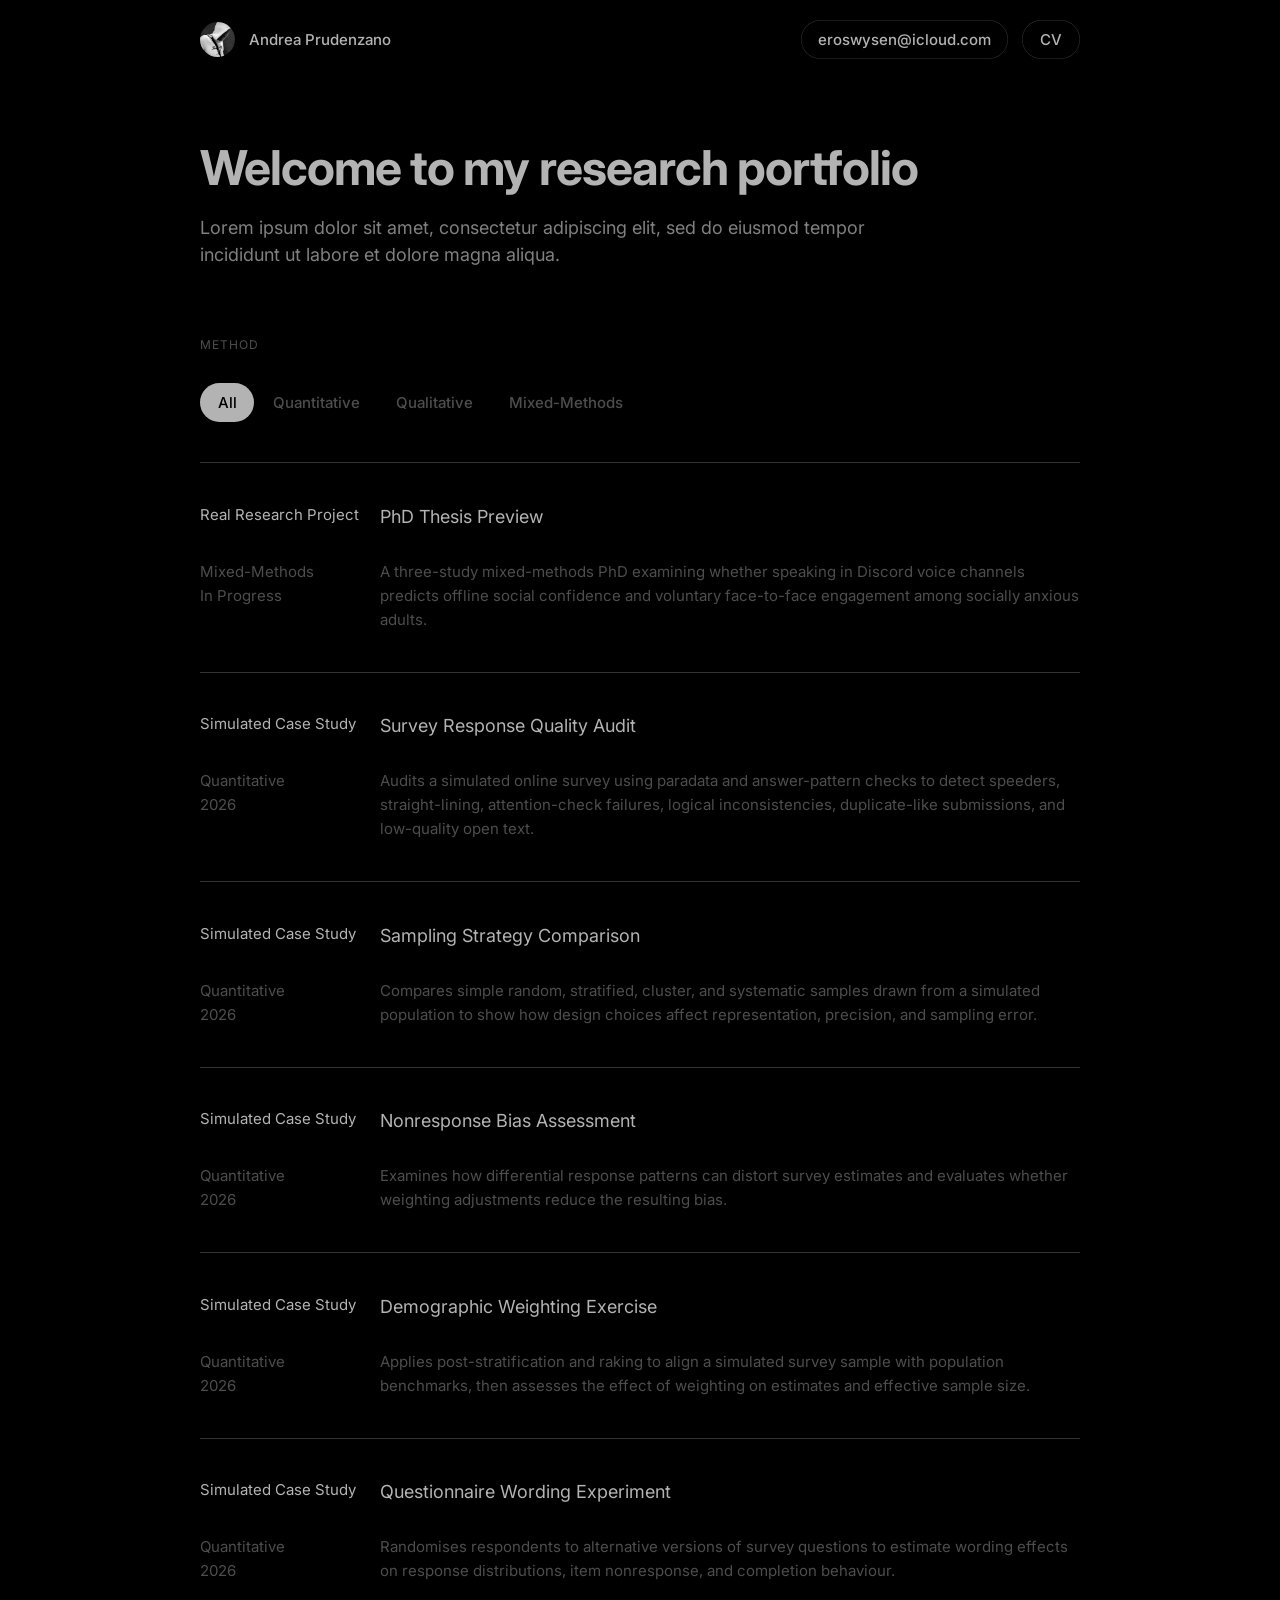
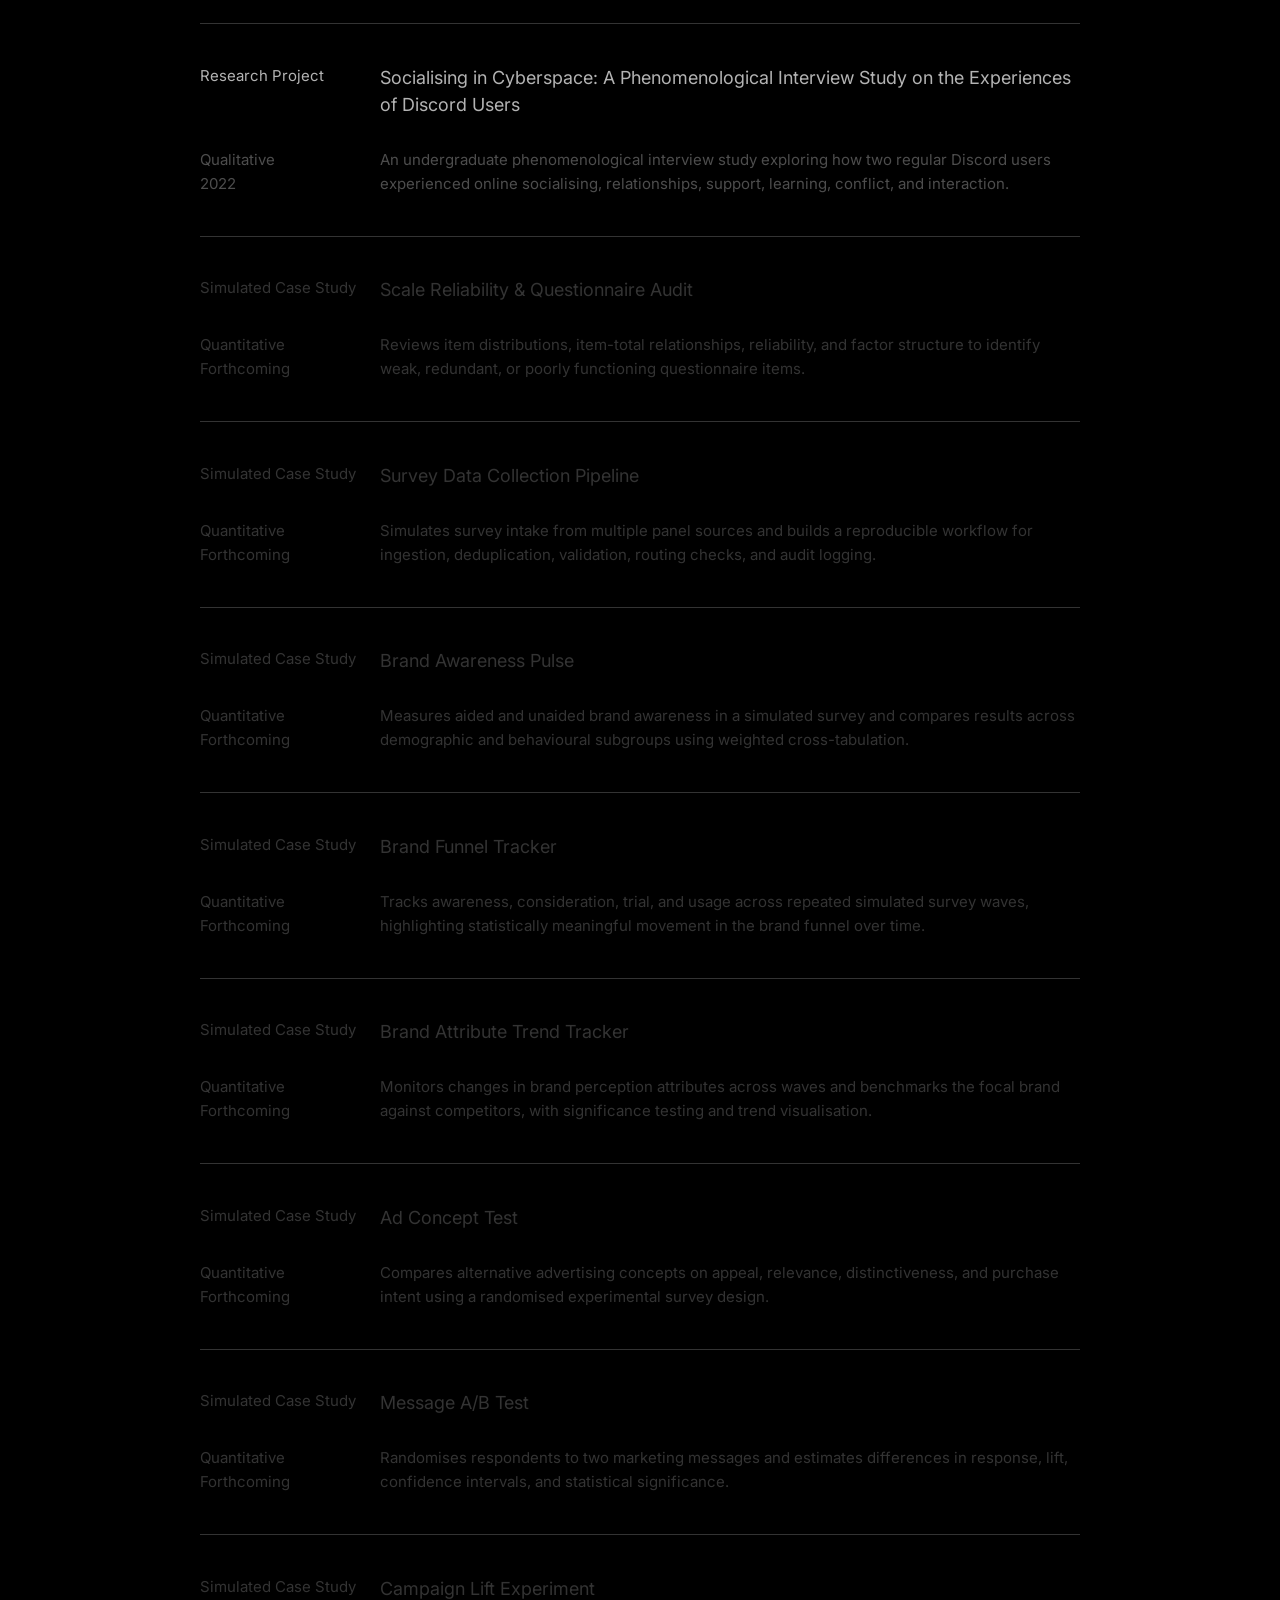
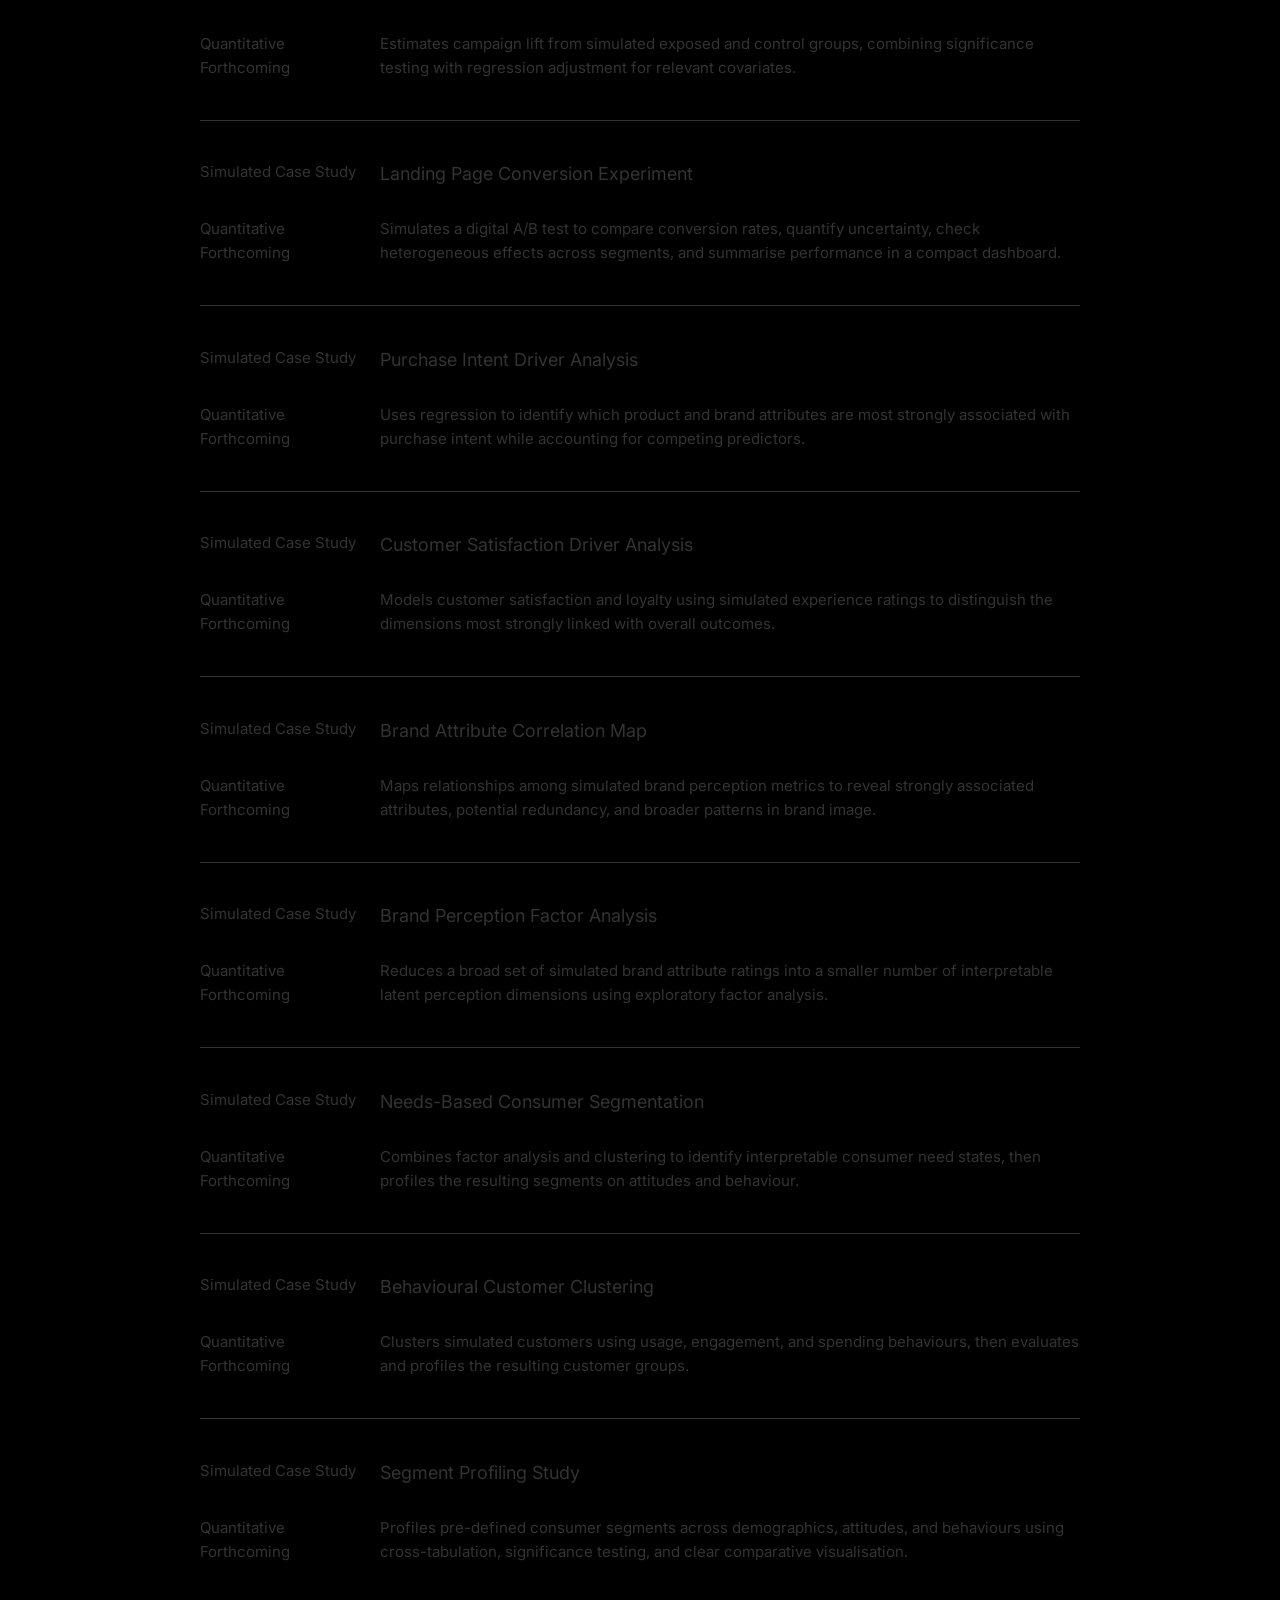
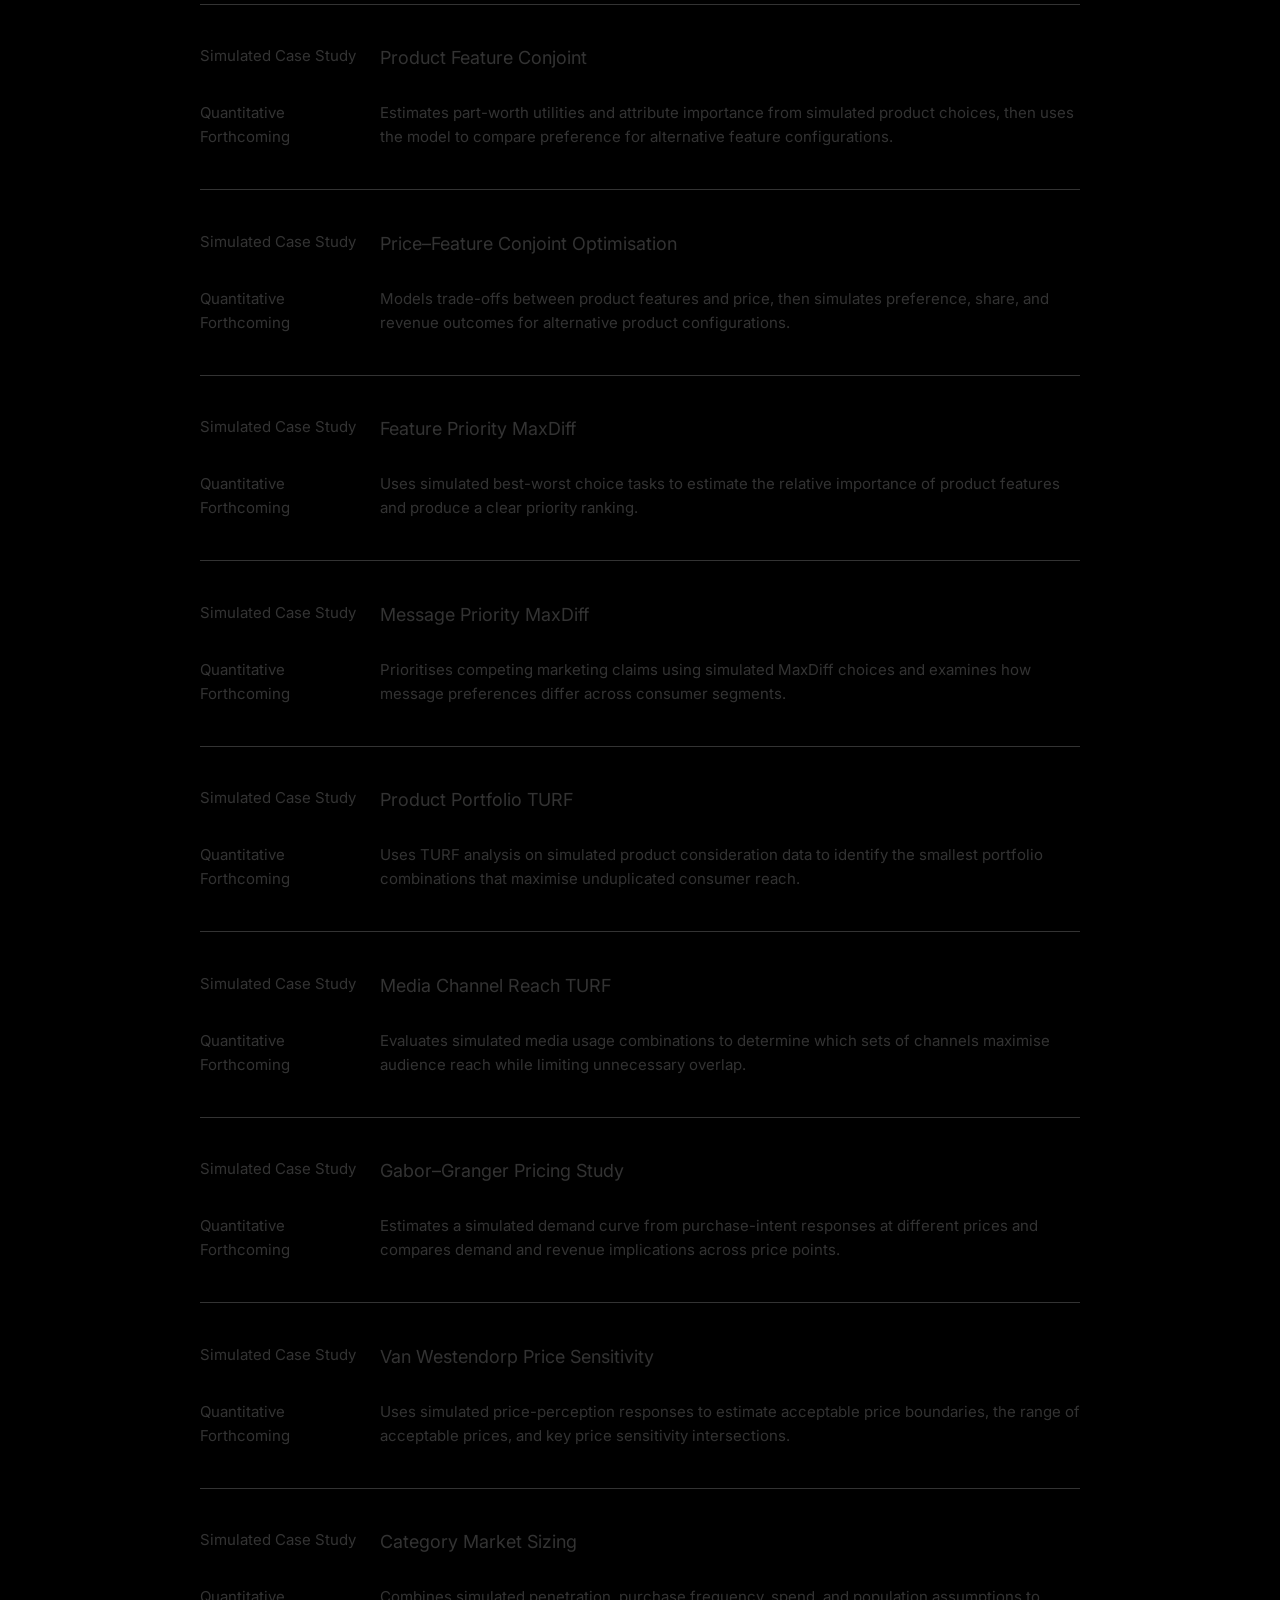
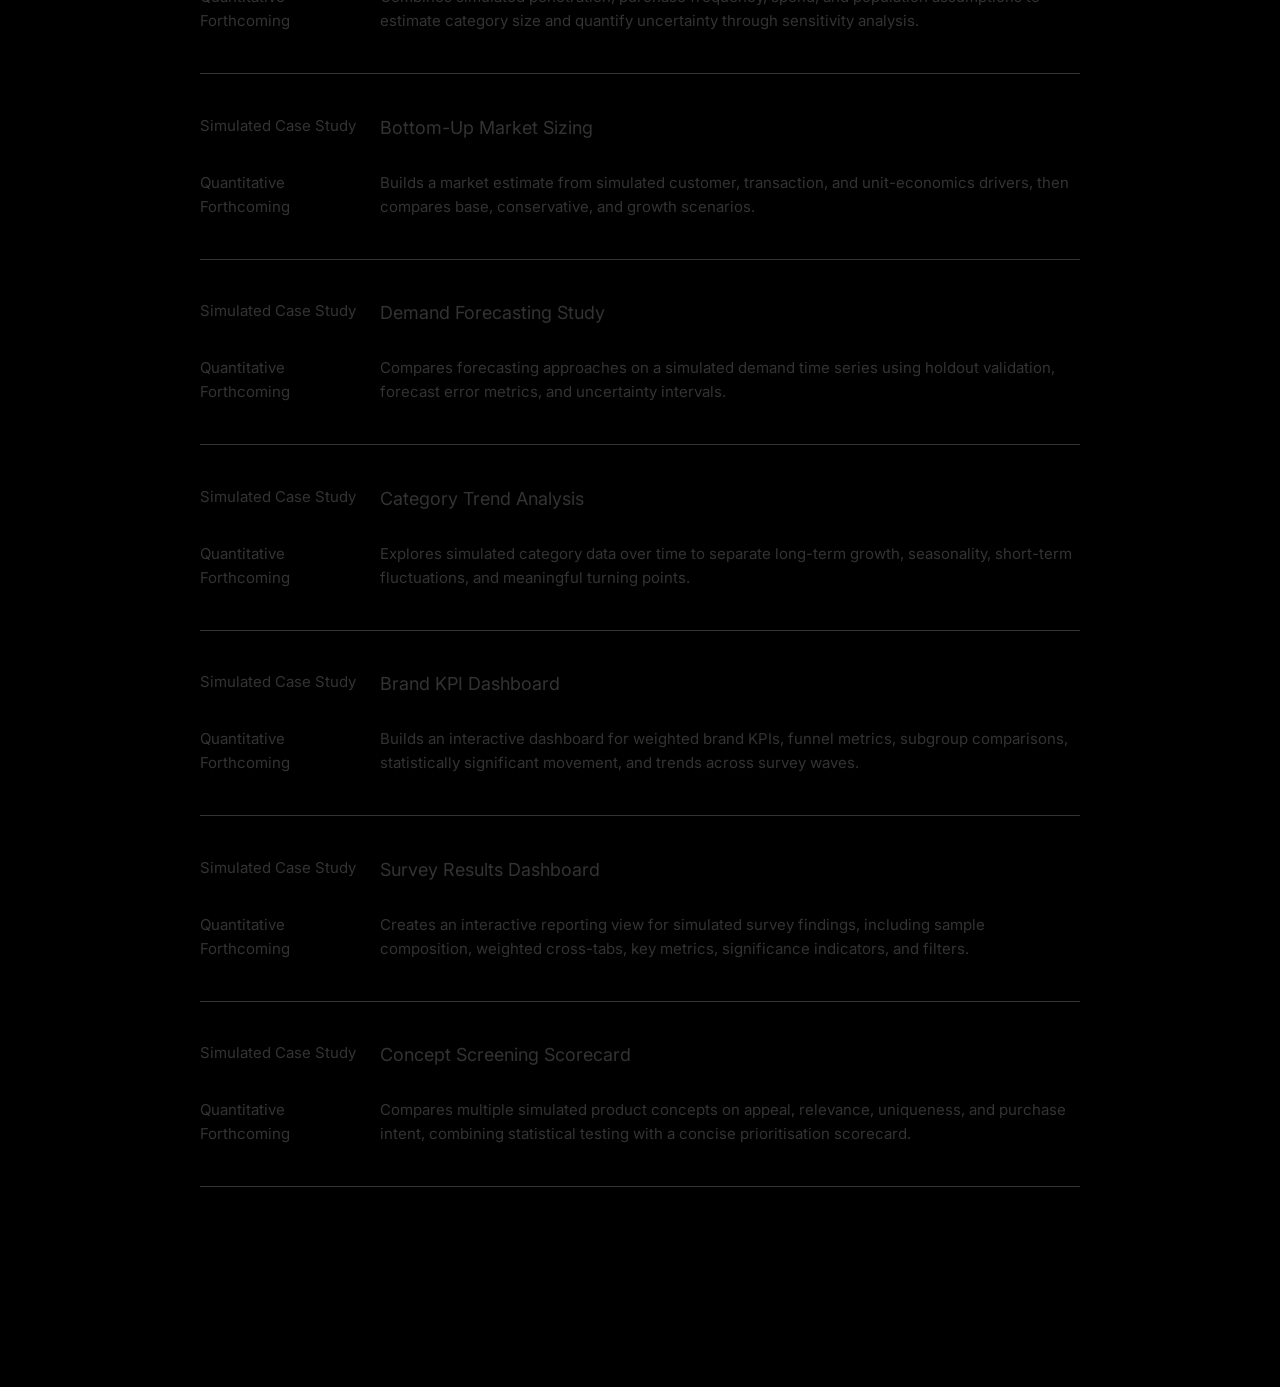
==== commit 64107c0e: "Synchronize revised project row layout with Figma" ====
--- a/index.html
+++ b/index.html
@@ -4,13 +4,13 @@
   <meta charset="utf-8">
   <meta name="viewport" content="width=device-width, initial-scale=1">
   <meta name="description" content="Andrea Prudenzano — quantitative, qualitative, and mixed-methods research portfolio.">
-  <meta name="deployment-version" content="20260829-figma-homepage-material-v32">
+  <meta name="deployment-version" content="20260829-figma-homepage-material-v33">
   <title>Andrea Prudenzano | Research Portfolio</title>
   <link rel="preconnect" href="https://fonts.googleapis.com">
   <link rel="preconnect" href="https://fonts.gstatic.com" crossorigin>
   <link href="https://fonts.googleapis.com/css2?family=Inter:wght@400;500;600;700&display=swap" rel="stylesheet">
   <link rel="stylesheet" href="styles.css?v=20260827-figma-system-v2">
-  <link rel="stylesheet" href="homepage.css?v=20260829-figma-homepage-material-v32">
+  <link rel="stylesheet" href="homepage.css?v=20260829-figma-homepage-material-v33">
 </head>
 <body class="homepage">
   <div class="homepage-shell" data-node-id="109:2">
@@ -48,463 +48,501 @@
     <section class="homepage-projects" aria-label="Projects" data-node-id="127:73">
       <a class="homepage-project-row homepage-project-row-link" href="phd-thesis-preview.html" aria-label="View PhD Thesis Preview" data-method="mixed-methods" data-project-type="real" data-status="In Progress" data-component-node-id="127:48">
         <div class="homepage-project-information">
-          <p class="homepage-project-meta"><span class="homepage-project-type">Real Research Project</span><br><span>Mixed-Methods</span><br><span>In Progress</span></p>
-          <div class="homepage-project-content">
+          <div class="homepage-project-heading-row">
+            <p class="homepage-project-type">Real Research Project</p>
             <h2 class="homepage-project-title" title="PhD Thesis Preview">PhD Thesis Preview</h2>
+          </div>
+          <div class="homepage-project-detail-row">
+            <p class="homepage-project-meta"><span>Mixed-Methods</span><br><span>In Progress</span></p>
             <p class="homepage-project-description">A three-study mixed-methods PhD examining whether speaking in Discord voice channels predicts offline social confidence and voluntary face-to-face engagement among socially anxious adults.</p>
           </div>
         </div>
-        <span class="homepage-project-spacer" aria-hidden="true"></span>
-        <img class="homepage-project-arrow" src="assets/top-right-arrow-default.svg?v=20260829-figma-homepage-material-v32" alt="" aria-hidden="true">
       </a>
 
       <a class="homepage-project-row homepage-project-row-link" href="survey-response-quality-audit.html" aria-label="View Survey Response Quality Audit" data-method="quantitative" data-project-type="hypothetical" data-status="2026" data-component-node-id="127:48">
         <div class="homepage-project-information">
-          <p class="homepage-project-meta"><span class="homepage-project-type">Simulated Case Study</span><br><span>Quantitative</span><br><span>2026</span></p>
-          <div class="homepage-project-content">
+          <div class="homepage-project-heading-row">
+            <p class="homepage-project-type">Simulated Case Study</p>
             <h2 class="homepage-project-title" title="Survey Response Quality Audit">Survey Response Quality Audit</h2>
+          </div>
+          <div class="homepage-project-detail-row">
+            <p class="homepage-project-meta"><span>Quantitative</span><br><span>2026</span></p>
             <p class="homepage-project-description">Audits a simulated online survey using paradata and answer-pattern checks to detect speeders, straight-lining, attention-check failures, logical inconsistencies, duplicate-like submissions, and low-quality open text.</p>
           </div>
         </div>
-        <span class="homepage-project-spacer" aria-hidden="true"></span>
-        <img class="homepage-project-arrow" src="assets/top-right-arrow-default.svg?v=20260829-figma-homepage-material-v32" alt="" aria-hidden="true">
       </a>
 
       <a class="homepage-project-row homepage-project-row-link" href="sampling-strategy-comparison.html" aria-label="View Sampling Strategy Comparison" data-method="quantitative" data-project-type="hypothetical" data-status="2026" data-component-node-id="127:48">
         <div class="homepage-project-information">
-          <p class="homepage-project-meta"><span class="homepage-project-type">Simulated Case Study</span><br><span>Quantitative</span><br><span>2026</span></p>
-          <div class="homepage-project-content">
+          <div class="homepage-project-heading-row">
+            <p class="homepage-project-type">Simulated Case Study</p>
             <h2 class="homepage-project-title" title="Sampling Strategy Comparison">Sampling Strategy Comparison</h2>
+          </div>
+          <div class="homepage-project-detail-row">
+            <p class="homepage-project-meta"><span>Quantitative</span><br><span>2026</span></p>
             <p class="homepage-project-description">Compares simple random, stratified, cluster, and systematic samples drawn from a simulated population to show how design choices affect representation, precision, and sampling error.</p>
           </div>
         </div>
-        <span class="homepage-project-spacer" aria-hidden="true"></span>
-        <img class="homepage-project-arrow" src="assets/top-right-arrow-default.svg?v=20260829-figma-homepage-material-v32" alt="" aria-hidden="true">
       </a>
 
       <a class="homepage-project-row homepage-project-row-link" href="nonresponse-bias-assessment.html" aria-label="View Nonresponse Bias Assessment" data-method="quantitative" data-project-type="hypothetical" data-status="2026" data-component-node-id="127:48">
         <div class="homepage-project-information">
-          <p class="homepage-project-meta"><span class="homepage-project-type">Simulated Case Study</span><br><span>Quantitative</span><br><span>2026</span></p>
-          <div class="homepage-project-content">
+          <div class="homepage-project-heading-row">
+            <p class="homepage-project-type">Simulated Case Study</p>
             <h2 class="homepage-project-title" title="Nonresponse Bias Assessment">Nonresponse Bias Assessment</h2>
+          </div>
+          <div class="homepage-project-detail-row">
+            <p class="homepage-project-meta"><span>Quantitative</span><br><span>2026</span></p>
             <p class="homepage-project-description">Examines how differential response patterns can distort survey estimates and evaluates whether weighting adjustments reduce the resulting bias.</p>
           </div>
         </div>
-        <span class="homepage-project-spacer" aria-hidden="true"></span>
-        <img class="homepage-project-arrow" src="assets/top-right-arrow-default.svg?v=20260829-figma-homepage-material-v32" alt="" aria-hidden="true">
       </a>
 
       <a class="homepage-project-row homepage-project-row-link" href="demographic-weighting-exercise.html" aria-label="View Demographic Weighting Exercise" data-method="quantitative" data-project-type="hypothetical" data-status="2026" data-component-node-id="127:48">
         <div class="homepage-project-information">
-          <p class="homepage-project-meta"><span class="homepage-project-type">Simulated Case Study</span><br><span>Quantitative</span><br><span>2026</span></p>
-          <div class="homepage-project-content">
+          <div class="homepage-project-heading-row">
+            <p class="homepage-project-type">Simulated Case Study</p>
             <h2 class="homepage-project-title" title="Demographic Weighting Exercise">Demographic Weighting Exercise</h2>
+          </div>
+          <div class="homepage-project-detail-row">
+            <p class="homepage-project-meta"><span>Quantitative</span><br><span>2026</span></p>
             <p class="homepage-project-description">Applies post-stratification and raking to align a simulated survey sample with population benchmarks, then assesses the effect of weighting on estimates and effective sample size.</p>
           </div>
         </div>
-        <span class="homepage-project-spacer" aria-hidden="true"></span>
-        <img class="homepage-project-arrow" src="assets/top-right-arrow-default.svg?v=20260829-figma-homepage-material-v32" alt="" aria-hidden="true">
       </a>
 
       <a class="homepage-project-row homepage-project-row-link" href="questionnaire-wording-experiment.html" aria-label="View Questionnaire Wording Experiment" data-method="quantitative" data-project-type="hypothetical" data-status="2026" data-component-node-id="127:48">
         <div class="homepage-project-information">
-          <p class="homepage-project-meta"><span class="homepage-project-type">Simulated Case Study</span><br><span>Quantitative</span><br><span>2026</span></p>
-          <div class="homepage-project-content">
+          <div class="homepage-project-heading-row">
+            <p class="homepage-project-type">Simulated Case Study</p>
             <h2 class="homepage-project-title" title="Questionnaire Wording Experiment">Questionnaire Wording Experiment</h2>
+          </div>
+          <div class="homepage-project-detail-row">
+            <p class="homepage-project-meta"><span>Quantitative</span><br><span>2026</span></p>
             <p class="homepage-project-description">Randomises respondents to alternative versions of survey questions to estimate wording effects on response distributions, item nonresponse, and completion behaviour.</p>
           </div>
         </div>
-        <span class="homepage-project-spacer" aria-hidden="true"></span>
-        <img class="homepage-project-arrow" src="assets/top-right-arrow-default.svg?v=20260829-figma-homepage-material-v32" alt="" aria-hidden="true">
       </a>
 
       <a class="homepage-project-row homepage-project-row-link" href="socialising-in-cyberspace.html" aria-label="View Socialising in Cyberspace: A Phenomenological Interview Study on the Experiences of Discord Users" data-method="qualitative" data-project-type="real" data-status="2022" data-component-node-id="127:48">
         <div class="homepage-project-information">
-          <p class="homepage-project-meta"><span class="homepage-project-type">Research Project</span><br><span>Qualitative</span><br><span>2022</span></p>
-          <div class="homepage-project-content">
+          <div class="homepage-project-heading-row">
+            <p class="homepage-project-type">Research Project</p>
             <h2 class="homepage-project-title" title="Socialising in Cyberspace: A Phenomenological Interview Study on the Experiences of Discord Users">Socialising in Cyberspace: A Phenomenological Interview Study on the Experiences of Discord Users</h2>
+          </div>
+          <div class="homepage-project-detail-row">
+            <p class="homepage-project-meta"><span>Qualitative</span><br><span>2022</span></p>
             <p class="homepage-project-description">An undergraduate phenomenological interview study exploring how two regular Discord users experienced online socialising, relationships, support, learning, conflict, and interaction.</p>
           </div>
         </div>
-        <span class="homepage-project-spacer" aria-hidden="true"></span>
-        <img class="homepage-project-arrow" src="assets/top-right-arrow-default.svg?v=20260829-figma-homepage-material-v32" alt="" aria-hidden="true">
-      </a>
-
-      <article class="homepage-project-row" data-method="quantitative" data-project-type="hypothetical" data-status="Forthcoming" data-component-node-id="210:65">
-        <div class="homepage-project-information">
-          <p class="homepage-project-meta"><span class="homepage-project-type">Simulated Case Study</span><br><span>Quantitative</span><br><span>Forthcoming</span></p>
-          <div class="homepage-project-content">
+      </a>
+
+      <article class="homepage-project-row" data-method="quantitative" data-project-type="hypothetical" data-status="Forthcoming" data-component-node-id="260:425">
+        <div class="homepage-project-information">
+          <div class="homepage-project-heading-row">
+            <p class="homepage-project-type">Simulated Case Study</p>
             <h2 class="homepage-project-title" title="Scale Reliability &amp; Questionnaire Audit">Scale Reliability &amp; Questionnaire Audit</h2>
+          </div>
+          <div class="homepage-project-detail-row">
+            <p class="homepage-project-meta"><span>Quantitative</span><br><span>Forthcoming</span></p>
             <p class="homepage-project-description">Reviews item distributions, item-total relationships, reliability, and factor structure to identify weak, redundant, or poorly functioning questionnaire items.</p>
           </div>
         </div>
-        <span class="homepage-project-spacer" aria-hidden="true"></span>
-        <img class="homepage-project-arrow" src="assets/top-right-arrow-default.svg?v=20260829-figma-homepage-material-v32" alt="" aria-hidden="true">
-      </article>
-
-      <article class="homepage-project-row" data-method="quantitative" data-project-type="hypothetical" data-status="Forthcoming" data-component-node-id="210:65">
-        <div class="homepage-project-information">
-          <p class="homepage-project-meta"><span class="homepage-project-type">Simulated Case Study</span><br><span>Quantitative</span><br><span>Forthcoming</span></p>
-          <div class="homepage-project-content">
+      </article>
+
+      <article class="homepage-project-row" data-method="quantitative" data-project-type="hypothetical" data-status="Forthcoming" data-component-node-id="260:425">
+        <div class="homepage-project-information">
+          <div class="homepage-project-heading-row">
+            <p class="homepage-project-type">Simulated Case Study</p>
             <h2 class="homepage-project-title" title="Survey Data Collection Pipeline">Survey Data Collection Pipeline</h2>
+          </div>
+          <div class="homepage-project-detail-row">
+            <p class="homepage-project-meta"><span>Quantitative</span><br><span>Forthcoming</span></p>
             <p class="homepage-project-description">Simulates survey intake from multiple panel sources and builds a reproducible workflow for ingestion, deduplication, validation, routing checks, and audit logging.</p>
           </div>
         </div>
-        <span class="homepage-project-spacer" aria-hidden="true"></span>
-        <img class="homepage-project-arrow" src="assets/top-right-arrow-default.svg?v=20260829-figma-homepage-material-v32" alt="" aria-hidden="true">
-      </article>
-
-      <article class="homepage-project-row" data-method="quantitative" data-project-type="hypothetical" data-status="Forthcoming" data-component-node-id="210:65">
-        <div class="homepage-project-information">
-          <p class="homepage-project-meta"><span class="homepage-project-type">Simulated Case Study</span><br><span>Quantitative</span><br><span>Forthcoming</span></p>
-          <div class="homepage-project-content">
+      </article>
+
+      <article class="homepage-project-row" data-method="quantitative" data-project-type="hypothetical" data-status="Forthcoming" data-component-node-id="260:425">
+        <div class="homepage-project-information">
+          <div class="homepage-project-heading-row">
+            <p class="homepage-project-type">Simulated Case Study</p>
             <h2 class="homepage-project-title" title="Brand Awareness Pulse">Brand Awareness Pulse</h2>
+          </div>
+          <div class="homepage-project-detail-row">
+            <p class="homepage-project-meta"><span>Quantitative</span><br><span>Forthcoming</span></p>
             <p class="homepage-project-description">Measures aided and unaided brand awareness in a simulated survey and compares results across demographic and behavioural subgroups using weighted cross-tabulation.</p>
           </div>
         </div>
-        <span class="homepage-project-spacer" aria-hidden="true"></span>
-        <img class="homepage-project-arrow" src="assets/top-right-arrow-default.svg?v=20260829-figma-homepage-material-v32" alt="" aria-hidden="true">
-      </article>
-
-      <article class="homepage-project-row" data-method="quantitative" data-project-type="hypothetical" data-status="Forthcoming" data-component-node-id="210:65">
-        <div class="homepage-project-information">
-          <p class="homepage-project-meta"><span class="homepage-project-type">Simulated Case Study</span><br><span>Quantitative</span><br><span>Forthcoming</span></p>
-          <div class="homepage-project-content">
+      </article>
+
+      <article class="homepage-project-row" data-method="quantitative" data-project-type="hypothetical" data-status="Forthcoming" data-component-node-id="260:425">
+        <div class="homepage-project-information">
+          <div class="homepage-project-heading-row">
+            <p class="homepage-project-type">Simulated Case Study</p>
             <h2 class="homepage-project-title" title="Brand Funnel Tracker">Brand Funnel Tracker</h2>
+          </div>
+          <div class="homepage-project-detail-row">
+            <p class="homepage-project-meta"><span>Quantitative</span><br><span>Forthcoming</span></p>
             <p class="homepage-project-description">Tracks awareness, consideration, trial, and usage across repeated simulated survey waves, highlighting statistically meaningful movement in the brand funnel over time.</p>
           </div>
         </div>
-        <span class="homepage-project-spacer" aria-hidden="true"></span>
-        <img class="homepage-project-arrow" src="assets/top-right-arrow-default.svg?v=20260829-figma-homepage-material-v32" alt="" aria-hidden="true">
-      </article>
-
-      <article class="homepage-project-row" data-method="quantitative" data-project-type="hypothetical" data-status="Forthcoming" data-component-node-id="210:65">
-        <div class="homepage-project-information">
-          <p class="homepage-project-meta"><span class="homepage-project-type">Simulated Case Study</span><br><span>Quantitative</span><br><span>Forthcoming</span></p>
-          <div class="homepage-project-content">
+      </article>
+
+      <article class="homepage-project-row" data-method="quantitative" data-project-type="hypothetical" data-status="Forthcoming" data-component-node-id="260:425">
+        <div class="homepage-project-information">
+          <div class="homepage-project-heading-row">
+            <p class="homepage-project-type">Simulated Case Study</p>
             <h2 class="homepage-project-title" title="Brand Attribute Trend Tracker">Brand Attribute Trend Tracker</h2>
+          </div>
+          <div class="homepage-project-detail-row">
+            <p class="homepage-project-meta"><span>Quantitative</span><br><span>Forthcoming</span></p>
             <p class="homepage-project-description">Monitors changes in brand perception attributes across waves and benchmarks the focal brand against competitors, with significance testing and trend visualisation.</p>
           </div>
         </div>
-        <span class="homepage-project-spacer" aria-hidden="true"></span>
-        <img class="homepage-project-arrow" src="assets/top-right-arrow-default.svg?v=20260829-figma-homepage-material-v32" alt="" aria-hidden="true">
-      </article>
-
-      <article class="homepage-project-row" data-method="quantitative" data-project-type="hypothetical" data-status="Forthcoming" data-component-node-id="210:65">
-        <div class="homepage-project-information">
-          <p class="homepage-project-meta"><span class="homepage-project-type">Simulated Case Study</span><br><span>Quantitative</span><br><span>Forthcoming</span></p>
-          <div class="homepage-project-content">
+      </article>
+
+      <article class="homepage-project-row" data-method="quantitative" data-project-type="hypothetical" data-status="Forthcoming" data-component-node-id="260:425">
+        <div class="homepage-project-information">
+          <div class="homepage-project-heading-row">
+            <p class="homepage-project-type">Simulated Case Study</p>
             <h2 class="homepage-project-title" title="Ad Concept Test">Ad Concept Test</h2>
+          </div>
+          <div class="homepage-project-detail-row">
+            <p class="homepage-project-meta"><span>Quantitative</span><br><span>Forthcoming</span></p>
             <p class="homepage-project-description">Compares alternative advertising concepts on appeal, relevance, distinctiveness, and purchase intent using a randomised experimental survey design.</p>
           </div>
         </div>
-        <span class="homepage-project-spacer" aria-hidden="true"></span>
-        <img class="homepage-project-arrow" src="assets/top-right-arrow-default.svg?v=20260829-figma-homepage-material-v32" alt="" aria-hidden="true">
-      </article>
-
-      <article class="homepage-project-row" data-method="quantitative" data-project-type="hypothetical" data-status="Forthcoming" data-component-node-id="210:65">
-        <div class="homepage-project-information">
-          <p class="homepage-project-meta"><span class="homepage-project-type">Simulated Case Study</span><br><span>Quantitative</span><br><span>Forthcoming</span></p>
-          <div class="homepage-project-content">
+      </article>
+
+      <article class="homepage-project-row" data-method="quantitative" data-project-type="hypothetical" data-status="Forthcoming" data-component-node-id="260:425">
+        <div class="homepage-project-information">
+          <div class="homepage-project-heading-row">
+            <p class="homepage-project-type">Simulated Case Study</p>
             <h2 class="homepage-project-title" title="Message A/B Test">Message A/B Test</h2>
+          </div>
+          <div class="homepage-project-detail-row">
+            <p class="homepage-project-meta"><span>Quantitative</span><br><span>Forthcoming</span></p>
             <p class="homepage-project-description">Randomises respondents to two marketing messages and estimates differences in response, lift, confidence intervals, and statistical significance.</p>
           </div>
         </div>
-        <span class="homepage-project-spacer" aria-hidden="true"></span>
-        <img class="homepage-project-arrow" src="assets/top-right-arrow-default.svg?v=20260829-figma-homepage-material-v32" alt="" aria-hidden="true">
-      </article>
-
-      <article class="homepage-project-row" data-method="quantitative" data-project-type="hypothetical" data-status="Forthcoming" data-component-node-id="210:65">
-        <div class="homepage-project-information">
-          <p class="homepage-project-meta"><span class="homepage-project-type">Simulated Case Study</span><br><span>Quantitative</span><br><span>Forthcoming</span></p>
-          <div class="homepage-project-content">
+      </article>
+
+      <article class="homepage-project-row" data-method="quantitative" data-project-type="hypothetical" data-status="Forthcoming" data-component-node-id="260:425">
+        <div class="homepage-project-information">
+          <div class="homepage-project-heading-row">
+            <p class="homepage-project-type">Simulated Case Study</p>
             <h2 class="homepage-project-title" title="Campaign Lift Experiment">Campaign Lift Experiment</h2>
+          </div>
+          <div class="homepage-project-detail-row">
+            <p class="homepage-project-meta"><span>Quantitative</span><br><span>Forthcoming</span></p>
             <p class="homepage-project-description">Estimates campaign lift from simulated exposed and control groups, combining significance testing with regression adjustment for relevant covariates.</p>
           </div>
         </div>
-        <span class="homepage-project-spacer" aria-hidden="true"></span>
-        <img class="homepage-project-arrow" src="assets/top-right-arrow-default.svg?v=20260829-figma-homepage-material-v32" alt="" aria-hidden="true">
-      </article>
-
-      <article class="homepage-project-row" data-method="quantitative" data-project-type="hypothetical" data-status="Forthcoming" data-component-node-id="210:65">
-        <div class="homepage-project-information">
-          <p class="homepage-project-meta"><span class="homepage-project-type">Simulated Case Study</span><br><span>Quantitative</span><br><span>Forthcoming</span></p>
-          <div class="homepage-project-content">
+      </article>
+
+      <article class="homepage-project-row" data-method="quantitative" data-project-type="hypothetical" data-status="Forthcoming" data-component-node-id="260:425">
+        <div class="homepage-project-information">
+          <div class="homepage-project-heading-row">
+            <p class="homepage-project-type">Simulated Case Study</p>
             <h2 class="homepage-project-title" title="Landing Page Conversion Experiment">Landing Page Conversion Experiment</h2>
+          </div>
+          <div class="homepage-project-detail-row">
+            <p class="homepage-project-meta"><span>Quantitative</span><br><span>Forthcoming</span></p>
             <p class="homepage-project-description">Simulates a digital A/B test to compare conversion rates, quantify uncertainty, check heterogeneous effects across segments, and summarise performance in a compact dashboard.</p>
           </div>
         </div>
-        <span class="homepage-project-spacer" aria-hidden="true"></span>
-        <img class="homepage-project-arrow" src="assets/top-right-arrow-default.svg?v=20260829-figma-homepage-material-v32" alt="" aria-hidden="true">
-      </article>
-
-      <article class="homepage-project-row" data-method="quantitative" data-project-type="hypothetical" data-status="Forthcoming" data-component-node-id="210:65">
-        <div class="homepage-project-information">
-          <p class="homepage-project-meta"><span class="homepage-project-type">Simulated Case Study</span><br><span>Quantitative</span><br><span>Forthcoming</span></p>
-          <div class="homepage-project-content">
+      </article>
+
+      <article class="homepage-project-row" data-method="quantitative" data-project-type="hypothetical" data-status="Forthcoming" data-component-node-id="260:425">
+        <div class="homepage-project-information">
+          <div class="homepage-project-heading-row">
+            <p class="homepage-project-type">Simulated Case Study</p>
             <h2 class="homepage-project-title" title="Purchase Intent Driver Analysis">Purchase Intent Driver Analysis</h2>
+          </div>
+          <div class="homepage-project-detail-row">
+            <p class="homepage-project-meta"><span>Quantitative</span><br><span>Forthcoming</span></p>
             <p class="homepage-project-description">Uses regression to identify which product and brand attributes are most strongly associated with purchase intent while accounting for competing predictors.</p>
           </div>
         </div>
-        <span class="homepage-project-spacer" aria-hidden="true"></span>
-        <img class="homepage-project-arrow" src="assets/top-right-arrow-default.svg?v=20260829-figma-homepage-material-v32" alt="" aria-hidden="true">
-      </article>
-
-      <article class="homepage-project-row" data-method="quantitative" data-project-type="hypothetical" data-status="Forthcoming" data-component-node-id="210:65">
-        <div class="homepage-project-information">
-          <p class="homepage-project-meta"><span class="homepage-project-type">Simulated Case Study</span><br><span>Quantitative</span><br><span>Forthcoming</span></p>
-          <div class="homepage-project-content">
+      </article>
+
+      <article class="homepage-project-row" data-method="quantitative" data-project-type="hypothetical" data-status="Forthcoming" data-component-node-id="260:425">
+        <div class="homepage-project-information">
+          <div class="homepage-project-heading-row">
+            <p class="homepage-project-type">Simulated Case Study</p>
             <h2 class="homepage-project-title" title="Customer Satisfaction Driver Analysis">Customer Satisfaction Driver Analysis</h2>
+          </div>
+          <div class="homepage-project-detail-row">
+            <p class="homepage-project-meta"><span>Quantitative</span><br><span>Forthcoming</span></p>
             <p class="homepage-project-description">Models customer satisfaction and loyalty using simulated experience ratings to distinguish the dimensions most strongly linked with overall outcomes.</p>
           </div>
         </div>
-        <span class="homepage-project-spacer" aria-hidden="true"></span>
-        <img class="homepage-project-arrow" src="assets/top-right-arrow-default.svg?v=20260829-figma-homepage-material-v32" alt="" aria-hidden="true">
-      </article>
-
-      <article class="homepage-project-row" data-method="quantitative" data-project-type="hypothetical" data-status="Forthcoming" data-component-node-id="210:65">
-        <div class="homepage-project-information">
-          <p class="homepage-project-meta"><span class="homepage-project-type">Simulated Case Study</span><br><span>Quantitative</span><br><span>Forthcoming</span></p>
-          <div class="homepage-project-content">
+      </article>
+
+      <article class="homepage-project-row" data-method="quantitative" data-project-type="hypothetical" data-status="Forthcoming" data-component-node-id="260:425">
+        <div class="homepage-project-information">
+          <div class="homepage-project-heading-row">
+            <p class="homepage-project-type">Simulated Case Study</p>
             <h2 class="homepage-project-title" title="Brand Attribute Correlation Map">Brand Attribute Correlation Map</h2>
+          </div>
+          <div class="homepage-project-detail-row">
+            <p class="homepage-project-meta"><span>Quantitative</span><br><span>Forthcoming</span></p>
             <p class="homepage-project-description">Maps relationships among simulated brand perception metrics to reveal strongly associated attributes, potential redundancy, and broader patterns in brand image.</p>
           </div>
         </div>
-        <span class="homepage-project-spacer" aria-hidden="true"></span>
-        <img class="homepage-project-arrow" src="assets/top-right-arrow-default.svg?v=20260829-figma-homepage-material-v32" alt="" aria-hidden="true">
-      </article>
-
-      <article class="homepage-project-row" data-method="quantitative" data-project-type="hypothetical" data-status="Forthcoming" data-component-node-id="210:65">
-        <div class="homepage-project-information">
-          <p class="homepage-project-meta"><span class="homepage-project-type">Simulated Case Study</span><br><span>Quantitative</span><br><span>Forthcoming</span></p>
-          <div class="homepage-project-content">
+      </article>
+
+      <article class="homepage-project-row" data-method="quantitative" data-project-type="hypothetical" data-status="Forthcoming" data-component-node-id="260:425">
+        <div class="homepage-project-information">
+          <div class="homepage-project-heading-row">
+            <p class="homepage-project-type">Simulated Case Study</p>
             <h2 class="homepage-project-title" title="Brand Perception Factor Analysis">Brand Perception Factor Analysis</h2>
+          </div>
+          <div class="homepage-project-detail-row">
+            <p class="homepage-project-meta"><span>Quantitative</span><br><span>Forthcoming</span></p>
             <p class="homepage-project-description">Reduces a broad set of simulated brand attribute ratings into a smaller number of interpretable latent perception dimensions using exploratory factor analysis.</p>
           </div>
         </div>
-        <span class="homepage-project-spacer" aria-hidden="true"></span>
-        <img class="homepage-project-arrow" src="assets/top-right-arrow-default.svg?v=20260829-figma-homepage-material-v32" alt="" aria-hidden="true">
-      </article>
-
-      <article class="homepage-project-row" data-method="quantitative" data-project-type="hypothetical" data-status="Forthcoming" data-component-node-id="210:65">
-        <div class="homepage-project-information">
-          <p class="homepage-project-meta"><span class="homepage-project-type">Simulated Case Study</span><br><span>Quantitative</span><br><span>Forthcoming</span></p>
-          <div class="homepage-project-content">
+      </article>
+
+      <article class="homepage-project-row" data-method="quantitative" data-project-type="hypothetical" data-status="Forthcoming" data-component-node-id="260:425">
+        <div class="homepage-project-information">
+          <div class="homepage-project-heading-row">
+            <p class="homepage-project-type">Simulated Case Study</p>
             <h2 class="homepage-project-title" title="Needs-Based Consumer Segmentation">Needs-Based Consumer Segmentation</h2>
+          </div>
+          <div class="homepage-project-detail-row">
+            <p class="homepage-project-meta"><span>Quantitative</span><br><span>Forthcoming</span></p>
             <p class="homepage-project-description">Combines factor analysis and clustering to identify interpretable consumer need states, then profiles the resulting segments on attitudes and behaviour.</p>
           </div>
         </div>
-        <span class="homepage-project-spacer" aria-hidden="true"></span>
-        <img class="homepage-project-arrow" src="assets/top-right-arrow-default.svg?v=20260829-figma-homepage-material-v32" alt="" aria-hidden="true">
-      </article>
-
-      <article class="homepage-project-row" data-method="quantitative" data-project-type="hypothetical" data-status="Forthcoming" data-component-node-id="210:65">
-        <div class="homepage-project-information">
-          <p class="homepage-project-meta"><span class="homepage-project-type">Simulated Case Study</span><br><span>Quantitative</span><br><span>Forthcoming</span></p>
-          <div class="homepage-project-content">
+      </article>
+
+      <article class="homepage-project-row" data-method="quantitative" data-project-type="hypothetical" data-status="Forthcoming" data-component-node-id="260:425">
+        <div class="homepage-project-information">
+          <div class="homepage-project-heading-row">
+            <p class="homepage-project-type">Simulated Case Study</p>
             <h2 class="homepage-project-title" title="Behavioural Customer Clustering">Behavioural Customer Clustering</h2>
+          </div>
+          <div class="homepage-project-detail-row">
+            <p class="homepage-project-meta"><span>Quantitative</span><br><span>Forthcoming</span></p>
             <p class="homepage-project-description">Clusters simulated customers using usage, engagement, and spending behaviours, then evaluates and profiles the resulting customer groups.</p>
           </div>
         </div>
-        <span class="homepage-project-spacer" aria-hidden="true"></span>
-        <img class="homepage-project-arrow" src="assets/top-right-arrow-default.svg?v=20260829-figma-homepage-material-v32" alt="" aria-hidden="true">
-      </article>
-
-      <article class="homepage-project-row" data-method="quantitative" data-project-type="hypothetical" data-status="Forthcoming" data-component-node-id="210:65">
-        <div class="homepage-project-information">
-          <p class="homepage-project-meta"><span class="homepage-project-type">Simulated Case Study</span><br><span>Quantitative</span><br><span>Forthcoming</span></p>
-          <div class="homepage-project-content">
+      </article>
+
+      <article class="homepage-project-row" data-method="quantitative" data-project-type="hypothetical" data-status="Forthcoming" data-component-node-id="260:425">
+        <div class="homepage-project-information">
+          <div class="homepage-project-heading-row">
+            <p class="homepage-project-type">Simulated Case Study</p>
             <h2 class="homepage-project-title" title="Segment Profiling Study">Segment Profiling Study</h2>
+          </div>
+          <div class="homepage-project-detail-row">
+            <p class="homepage-project-meta"><span>Quantitative</span><br><span>Forthcoming</span></p>
             <p class="homepage-project-description">Profiles pre-defined consumer segments across demographics, attitudes, and behaviours using cross-tabulation, significance testing, and clear comparative visualisation.</p>
           </div>
         </div>
-        <span class="homepage-project-spacer" aria-hidden="true"></span>
-        <img class="homepage-project-arrow" src="assets/top-right-arrow-default.svg?v=20260829-figma-homepage-material-v32" alt="" aria-hidden="true">
-      </article>
-
-      <article class="homepage-project-row" data-method="quantitative" data-project-type="hypothetical" data-status="Forthcoming" data-component-node-id="210:65">
-        <div class="homepage-project-information">
-          <p class="homepage-project-meta"><span class="homepage-project-type">Simulated Case Study</span><br><span>Quantitative</span><br><span>Forthcoming</span></p>
-          <div class="homepage-project-content">
+      </article>
+
+      <article class="homepage-project-row" data-method="quantitative" data-project-type="hypothetical" data-status="Forthcoming" data-component-node-id="260:425">
+        <div class="homepage-project-information">
+          <div class="homepage-project-heading-row">
+            <p class="homepage-project-type">Simulated Case Study</p>
             <h2 class="homepage-project-title" title="Product Feature Conjoint">Product Feature Conjoint</h2>
+          </div>
+          <div class="homepage-project-detail-row">
+            <p class="homepage-project-meta"><span>Quantitative</span><br><span>Forthcoming</span></p>
             <p class="homepage-project-description">Estimates part-worth utilities and attribute importance from simulated product choices, then uses the model to compare preference for alternative feature configurations.</p>
           </div>
         </div>
-        <span class="homepage-project-spacer" aria-hidden="true"></span>
-        <img class="homepage-project-arrow" src="assets/top-right-arrow-default.svg?v=20260829-figma-homepage-material-v32" alt="" aria-hidden="true">
-      </article>
-
-      <article class="homepage-project-row" data-method="quantitative" data-project-type="hypothetical" data-status="Forthcoming" data-component-node-id="210:65">
-        <div class="homepage-project-information">
-          <p class="homepage-project-meta"><span class="homepage-project-type">Simulated Case Study</span><br><span>Quantitative</span><br><span>Forthcoming</span></p>
-          <div class="homepage-project-content">
+      </article>
+
+      <article class="homepage-project-row" data-method="quantitative" data-project-type="hypothetical" data-status="Forthcoming" data-component-node-id="260:425">
+        <div class="homepage-project-information">
+          <div class="homepage-project-heading-row">
+            <p class="homepage-project-type">Simulated Case Study</p>
             <h2 class="homepage-project-title" title="Price–Feature Conjoint Optimisation">Price–Feature Conjoint Optimisation</h2>
+          </div>
+          <div class="homepage-project-detail-row">
+            <p class="homepage-project-meta"><span>Quantitative</span><br><span>Forthcoming</span></p>
             <p class="homepage-project-description">Models trade-offs between product features and price, then simulates preference, share, and revenue outcomes for alternative product configurations.</p>
           </div>
         </div>
-        <span class="homepage-project-spacer" aria-hidden="true"></span>
-        <img class="homepage-project-arrow" src="assets/top-right-arrow-default.svg?v=20260829-figma-homepage-material-v32" alt="" aria-hidden="true">
-      </article>
-
-      <article class="homepage-project-row" data-method="quantitative" data-project-type="hypothetical" data-status="Forthcoming" data-component-node-id="210:65">
-        <div class="homepage-project-information">
-          <p class="homepage-project-meta"><span class="homepage-project-type">Simulated Case Study</span><br><span>Quantitative</span><br><span>Forthcoming</span></p>
-          <div class="homepage-project-content">
+      </article>
+
+      <article class="homepage-project-row" data-method="quantitative" data-project-type="hypothetical" data-status="Forthcoming" data-component-node-id="260:425">
+        <div class="homepage-project-information">
+          <div class="homepage-project-heading-row">
+            <p class="homepage-project-type">Simulated Case Study</p>
             <h2 class="homepage-project-title" title="Feature Priority MaxDiff">Feature Priority MaxDiff</h2>
+          </div>
+          <div class="homepage-project-detail-row">
+            <p class="homepage-project-meta"><span>Quantitative</span><br><span>Forthcoming</span></p>
             <p class="homepage-project-description">Uses simulated best-worst choice tasks to estimate the relative importance of product features and produce a clear priority ranking.</p>
           </div>
         </div>
-        <span class="homepage-project-spacer" aria-hidden="true"></span>
-        <img class="homepage-project-arrow" src="assets/top-right-arrow-default.svg?v=20260829-figma-homepage-material-v32" alt="" aria-hidden="true">
-      </article>
-
-      <article class="homepage-project-row" data-method="quantitative" data-project-type="hypothetical" data-status="Forthcoming" data-component-node-id="210:65">
-        <div class="homepage-project-information">
-          <p class="homepage-project-meta"><span class="homepage-project-type">Simulated Case Study</span><br><span>Quantitative</span><br><span>Forthcoming</span></p>
-          <div class="homepage-project-content">
+      </article>
+
+      <article class="homepage-project-row" data-method="quantitative" data-project-type="hypothetical" data-status="Forthcoming" data-component-node-id="260:425">
+        <div class="homepage-project-information">
+          <div class="homepage-project-heading-row">
+            <p class="homepage-project-type">Simulated Case Study</p>
             <h2 class="homepage-project-title" title="Message Priority MaxDiff">Message Priority MaxDiff</h2>
+          </div>
+          <div class="homepage-project-detail-row">
+            <p class="homepage-project-meta"><span>Quantitative</span><br><span>Forthcoming</span></p>
             <p class="homepage-project-description">Prioritises competing marketing claims using simulated MaxDiff choices and examines how message preferences differ across consumer segments.</p>
           </div>
         </div>
-        <span class="homepage-project-spacer" aria-hidden="true"></span>
-        <img class="homepage-project-arrow" src="assets/top-right-arrow-default.svg?v=20260829-figma-homepage-material-v32" alt="" aria-hidden="true">
-      </article>
-
-      <article class="homepage-project-row" data-method="quantitative" data-project-type="hypothetical" data-status="Forthcoming" data-component-node-id="210:65">
-        <div class="homepage-project-information">
-          <p class="homepage-project-meta"><span class="homepage-project-type">Simulated Case Study</span><br><span>Quantitative</span><br><span>Forthcoming</span></p>
-          <div class="homepage-project-content">
+      </article>
+
+      <article class="homepage-project-row" data-method="quantitative" data-project-type="hypothetical" data-status="Forthcoming" data-component-node-id="260:425">
+        <div class="homepage-project-information">
+          <div class="homepage-project-heading-row">
+            <p class="homepage-project-type">Simulated Case Study</p>
             <h2 class="homepage-project-title" title="Product Portfolio TURF">Product Portfolio TURF</h2>
+          </div>
+          <div class="homepage-project-detail-row">
+            <p class="homepage-project-meta"><span>Quantitative</span><br><span>Forthcoming</span></p>
             <p class="homepage-project-description">Uses TURF analysis on simulated product consideration data to identify the smallest portfolio combinations that maximise unduplicated consumer reach.</p>
           </div>
         </div>
-        <span class="homepage-project-spacer" aria-hidden="true"></span>
-        <img class="homepage-project-arrow" src="assets/top-right-arrow-default.svg?v=20260829-figma-homepage-material-v32" alt="" aria-hidden="true">
-      </article>
-
-      <article class="homepage-project-row" data-method="quantitative" data-project-type="hypothetical" data-status="Forthcoming" data-component-node-id="210:65">
-        <div class="homepage-project-information">
-          <p class="homepage-project-meta"><span class="homepage-project-type">Simulated Case Study</span><br><span>Quantitative</span><br><span>Forthcoming</span></p>
-          <div class="homepage-project-content">
+      </article>
+
+      <article class="homepage-project-row" data-method="quantitative" data-project-type="hypothetical" data-status="Forthcoming" data-component-node-id="260:425">
+        <div class="homepage-project-information">
+          <div class="homepage-project-heading-row">
+            <p class="homepage-project-type">Simulated Case Study</p>
             <h2 class="homepage-project-title" title="Media Channel Reach TURF">Media Channel Reach TURF</h2>
+          </div>
+          <div class="homepage-project-detail-row">
+            <p class="homepage-project-meta"><span>Quantitative</span><br><span>Forthcoming</span></p>
             <p class="homepage-project-description">Evaluates simulated media usage combinations to determine which sets of channels maximise audience reach while limiting unnecessary overlap.</p>
           </div>
         </div>
-        <span class="homepage-project-spacer" aria-hidden="true"></span>
-        <img class="homepage-project-arrow" src="assets/top-right-arrow-default.svg?v=20260829-figma-homepage-material-v32" alt="" aria-hidden="true">
-      </article>
-
-      <article class="homepage-project-row" data-method="quantitative" data-project-type="hypothetical" data-status="Forthcoming" data-component-node-id="210:65">
-        <div class="homepage-project-information">
-          <p class="homepage-project-meta"><span class="homepage-project-type">Simulated Case Study</span><br><span>Quantitative</span><br><span>Forthcoming</span></p>
-          <div class="homepage-project-content">
+      </article>
+
+      <article class="homepage-project-row" data-method="quantitative" data-project-type="hypothetical" data-status="Forthcoming" data-component-node-id="260:425">
+        <div class="homepage-project-information">
+          <div class="homepage-project-heading-row">
+            <p class="homepage-project-type">Simulated Case Study</p>
             <h2 class="homepage-project-title" title="Gabor–Granger Pricing Study">Gabor–Granger Pricing Study</h2>
+          </div>
+          <div class="homepage-project-detail-row">
+            <p class="homepage-project-meta"><span>Quantitative</span><br><span>Forthcoming</span></p>
             <p class="homepage-project-description">Estimates a simulated demand curve from purchase-intent responses at different prices and compares demand and revenue implications across price points.</p>
           </div>
         </div>
-        <span class="homepage-project-spacer" aria-hidden="true"></span>
-        <img class="homepage-project-arrow" src="assets/top-right-arrow-default.svg?v=20260829-figma-homepage-material-v32" alt="" aria-hidden="true">
-      </article>
-
-      <article class="homepage-project-row" data-method="quantitative" data-project-type="hypothetical" data-status="Forthcoming" data-component-node-id="210:65">
-        <div class="homepage-project-information">
-          <p class="homepage-project-meta"><span class="homepage-project-type">Simulated Case Study</span><br><span>Quantitative</span><br><span>Forthcoming</span></p>
-          <div class="homepage-project-content">
+      </article>
+
+      <article class="homepage-project-row" data-method="quantitative" data-project-type="hypothetical" data-status="Forthcoming" data-component-node-id="260:425">
+        <div class="homepage-project-information">
+          <div class="homepage-project-heading-row">
+            <p class="homepage-project-type">Simulated Case Study</p>
             <h2 class="homepage-project-title" title="Van Westendorp Price Sensitivity">Van Westendorp Price Sensitivity</h2>
+          </div>
+          <div class="homepage-project-detail-row">
+            <p class="homepage-project-meta"><span>Quantitative</span><br><span>Forthcoming</span></p>
             <p class="homepage-project-description">Uses simulated price-perception responses to estimate acceptable price boundaries, the range of acceptable prices, and key price sensitivity intersections.</p>
           </div>
         </div>
-        <span class="homepage-project-spacer" aria-hidden="true"></span>
-        <img class="homepage-project-arrow" src="assets/top-right-arrow-default.svg?v=20260829-figma-homepage-material-v32" alt="" aria-hidden="true">
-      </article>
-
-      <article class="homepage-project-row" data-method="quantitative" data-project-type="hypothetical" data-status="Forthcoming" data-component-node-id="210:65">
-        <div class="homepage-project-information">
-          <p class="homepage-project-meta"><span class="homepage-project-type">Simulated Case Study</span><br><span>Quantitative</span><br><span>Forthcoming</span></p>
-          <div class="homepage-project-content">
+      </article>
+
+      <article class="homepage-project-row" data-method="quantitative" data-project-type="hypothetical" data-status="Forthcoming" data-component-node-id="260:425">
+        <div class="homepage-project-information">
+          <div class="homepage-project-heading-row">
+            <p class="homepage-project-type">Simulated Case Study</p>
             <h2 class="homepage-project-title" title="Category Market Sizing">Category Market Sizing</h2>
+          </div>
+          <div class="homepage-project-detail-row">
+            <p class="homepage-project-meta"><span>Quantitative</span><br><span>Forthcoming</span></p>
             <p class="homepage-project-description">Combines simulated penetration, purchase frequency, spend, and population assumptions to estimate category size and quantify uncertainty through sensitivity analysis.</p>
           </div>
         </div>
-        <span class="homepage-project-spacer" aria-hidden="true"></span>
-        <img class="homepage-project-arrow" src="assets/top-right-arrow-default.svg?v=20260829-figma-homepage-material-v32" alt="" aria-hidden="true">
-      </article>
-
-      <article class="homepage-project-row" data-method="quantitative" data-project-type="hypothetical" data-status="Forthcoming" data-component-node-id="210:65">
-        <div class="homepage-project-information">
-          <p class="homepage-project-meta"><span class="homepage-project-type">Simulated Case Study</span><br><span>Quantitative</span><br><span>Forthcoming</span></p>
-          <div class="homepage-project-content">
+      </article>
+
+      <article class="homepage-project-row" data-method="quantitative" data-project-type="hypothetical" data-status="Forthcoming" data-component-node-id="260:425">
+        <div class="homepage-project-information">
+          <div class="homepage-project-heading-row">
+            <p class="homepage-project-type">Simulated Case Study</p>
             <h2 class="homepage-project-title" title="Bottom-Up Market Sizing">Bottom-Up Market Sizing</h2>
+          </div>
+          <div class="homepage-project-detail-row">
+            <p class="homepage-project-meta"><span>Quantitative</span><br><span>Forthcoming</span></p>
             <p class="homepage-project-description">Builds a market estimate from simulated customer, transaction, and unit-economics drivers, then compares base, conservative, and growth scenarios.</p>
           </div>
         </div>
-        <span class="homepage-project-spacer" aria-hidden="true"></span>
-        <img class="homepage-project-arrow" src="assets/top-right-arrow-default.svg?v=20260829-figma-homepage-material-v32" alt="" aria-hidden="true">
-      </article>
-
-      <article class="homepage-project-row" data-method="quantitative" data-project-type="hypothetical" data-status="Forthcoming" data-component-node-id="210:65">
-        <div class="homepage-project-information">
-          <p class="homepage-project-meta"><span class="homepage-project-type">Simulated Case Study</span><br><span>Quantitative</span><br><span>Forthcoming</span></p>
-          <div class="homepage-project-content">
+      </article>
+
+      <article class="homepage-project-row" data-method="quantitative" data-project-type="hypothetical" data-status="Forthcoming" data-component-node-id="260:425">
+        <div class="homepage-project-information">
+          <div class="homepage-project-heading-row">
+            <p class="homepage-project-type">Simulated Case Study</p>
             <h2 class="homepage-project-title" title="Demand Forecasting Study">Demand Forecasting Study</h2>
+          </div>
+          <div class="homepage-project-detail-row">
+            <p class="homepage-project-meta"><span>Quantitative</span><br><span>Forthcoming</span></p>
             <p class="homepage-project-description">Compares forecasting approaches on a simulated demand time series using holdout validation, forecast error metrics, and uncertainty intervals.</p>
           </div>
         </div>
-        <span class="homepage-project-spacer" aria-hidden="true"></span>
-        <img class="homepage-project-arrow" src="assets/top-right-arrow-default.svg?v=20260829-figma-homepage-material-v32" alt="" aria-hidden="true">
-      </article>
-
-      <article class="homepage-project-row" data-method="quantitative" data-project-type="hypothetical" data-status="Forthcoming" data-component-node-id="210:65">
-        <div class="homepage-project-information">
-          <p class="homepage-project-meta"><span class="homepage-project-type">Simulated Case Study</span><br><span>Quantitative</span><br><span>Forthcoming</span></p>
-          <div class="homepage-project-content">
+      </article>
+
+      <article class="homepage-project-row" data-method="quantitative" data-project-type="hypothetical" data-status="Forthcoming" data-component-node-id="260:425">
+        <div class="homepage-project-information">
+          <div class="homepage-project-heading-row">
+            <p class="homepage-project-type">Simulated Case Study</p>
             <h2 class="homepage-project-title" title="Category Trend Analysis">Category Trend Analysis</h2>
+          </div>
+          <div class="homepage-project-detail-row">
+            <p class="homepage-project-meta"><span>Quantitative</span><br><span>Forthcoming</span></p>
             <p class="homepage-project-description">Explores simulated category data over time to separate long-term growth, seasonality, short-term fluctuations, and meaningful turning points.</p>
           </div>
         </div>
-        <span class="homepage-project-spacer" aria-hidden="true"></span>
-        <img class="homepage-project-arrow" src="assets/top-right-arrow-default.svg?v=20260829-figma-homepage-material-v32" alt="" aria-hidden="true">
-      </article>
-
-      <article class="homepage-project-row" data-method="quantitative" data-project-type="hypothetical" data-status="Forthcoming" data-component-node-id="210:65">
-        <div class="homepage-project-information">
-          <p class="homepage-project-meta"><span class="homepage-project-type">Simulated Case Study</span><br><span>Quantitative</span><br><span>Forthcoming</span></p>
-          <div class="homepage-project-content">
+      </article>
+
+      <article class="homepage-project-row" data-method="quantitative" data-project-type="hypothetical" data-status="Forthcoming" data-component-node-id="260:425">
+        <div class="homepage-project-information">
+          <div class="homepage-project-heading-row">
+            <p class="homepage-project-type">Simulated Case Study</p>
             <h2 class="homepage-project-title" title="Brand KPI Dashboard">Brand KPI Dashboard</h2>
+          </div>
+          <div class="homepage-project-detail-row">
+            <p class="homepage-project-meta"><span>Quantitative</span><br><span>Forthcoming</span></p>
             <p class="homepage-project-description">Builds an interactive dashboard for weighted brand KPIs, funnel metrics, subgroup comparisons, statistically significant movement, and trends across survey waves.</p>
           </div>
         </div>
-        <span class="homepage-project-spacer" aria-hidden="true"></span>
-        <img class="homepage-project-arrow" src="assets/top-right-arrow-default.svg?v=20260829-figma-homepage-material-v32" alt="" aria-hidden="true">
-      </article>
-
-      <article class="homepage-project-row" data-method="quantitative" data-project-type="hypothetical" data-status="Forthcoming" data-component-node-id="210:65">
-        <div class="homepage-project-information">
-          <p class="homepage-project-meta"><span class="homepage-project-type">Simulated Case Study</span><br><span>Quantitative</span><br><span>Forthcoming</span></p>
-          <div class="homepage-project-content">
+      </article>
+
+      <article class="homepage-project-row" data-method="quantitative" data-project-type="hypothetical" data-status="Forthcoming" data-component-node-id="260:425">
+        <div class="homepage-project-information">
+          <div class="homepage-project-heading-row">
+            <p class="homepage-project-type">Simulated Case Study</p>
             <h2 class="homepage-project-title" title="Survey Results Dashboard">Survey Results Dashboard</h2>
+          </div>
+          <div class="homepage-project-detail-row">
+            <p class="homepage-project-meta"><span>Quantitative</span><br><span>Forthcoming</span></p>
             <p class="homepage-project-description">Creates an interactive reporting view for simulated survey findings, including sample composition, weighted cross-tabs, key metrics, significance indicators, and filters.</p>
           </div>
         </div>
-        <span class="homepage-project-spacer" aria-hidden="true"></span>
-        <img class="homepage-project-arrow" src="assets/top-right-arrow-default.svg?v=20260829-figma-homepage-material-v32" alt="" aria-hidden="true">
-      </article>
-
-      <article class="homepage-project-row" data-method="quantitative" data-project-type="hypothetical" data-status="Forthcoming" data-component-node-id="210:65">
-        <div class="homepage-project-information">
-          <p class="homepage-project-meta"><span class="homepage-project-type">Simulated Case Study</span><br><span>Quantitative</span><br><span>Forthcoming</span></p>
-          <div class="homepage-project-content">
+      </article>
+
+      <article class="homepage-project-row" data-method="quantitative" data-project-type="hypothetical" data-status="Forthcoming" data-component-node-id="260:425">
+        <div class="homepage-project-information">
+          <div class="homepage-project-heading-row">
+            <p class="homepage-project-type">Simulated Case Study</p>
             <h2 class="homepage-project-title" title="Concept Screening Scorecard">Concept Screening Scorecard</h2>
+          </div>
+          <div class="homepage-project-detail-row">
+            <p class="homepage-project-meta"><span>Quantitative</span><br><span>Forthcoming</span></p>
             <p class="homepage-project-description">Compares multiple simulated product concepts on appeal, relevance, uniqueness, and purchase intent, combining statistical testing with a concise prioritisation scorecard.</p>
           </div>
         </div>
-        <span class="homepage-project-spacer" aria-hidden="true"></span>
-        <img class="homepage-project-arrow" src="assets/top-right-arrow-default.svg?v=20260829-figma-homepage-material-v32" alt="" aria-hidden="true">
       </article>
       <p class="homepage-project-empty" role="status" aria-live="polite" hidden>No projects match this method.</p>
     </section>
     </div>
   </div>
-  <script src="homepage.js?v=20260829-figma-homepage-material-v32"></script>
+  <script src="homepage.js?v=20260829-figma-homepage-material-v33"></script>
 </body>
 </html>
--- a/homepage.css
+++ b/homepage.css
@@ -4,19 +4,18 @@
   --homepage-secondary: #808080;
   --homepage-tertiary: #4d4d4d;
   --homepage-quaternary: #333333;
-  --homepage-quinary: #262626;
-  --homepage-senary: #000000;
+  --homepage-quinary: #000000;
   --focus: var(--homepage-primary);
   min-height: 100vh;
   margin: 0;
   color: var(--homepage-primary);
-  background: var(--homepage-senary);
+  background: var(--homepage-quinary);
   letter-spacing: 0;
 }
 
 .homepage-shell {
   min-height: 100vh;
-  padding: 80px 200px 200px;
+  padding: 20px 200px 200px;
   display: flex;
   flex-direction: column;
   align-items: flex-start;
@@ -25,7 +24,7 @@
 
 .homepage-header {
   width: 100%;
-  min-height: 38px;
+  min-height: 39px;
   display: flex;
   align-items: center;
   gap: 14px;
@@ -56,21 +55,22 @@
 .homepage-action {
   color: var(--homepage-primary);
   font-family: var(--font-system);
-  font-size: .875rem;
+  font-size: .9375rem;
   font-weight: 500;
-  line-height: 22px;
+  line-height: 24px;
   letter-spacing: 0;
 }
 
 .homepage-name {
+  min-width: 0;
   overflow: hidden;
-  font-weight: 500;
+  flex: 1 1 0;
   text-overflow: ellipsis;
   white-space: nowrap;
 }
 
 .homepage-action {
-  height: 38px;
+  height: 39px;
   padding: 14px 18px;
   display: inline-flex;
   flex: 0 0 auto;
@@ -78,43 +78,40 @@
   justify-content: center;
   border: 0;
   border-radius: 100px;
-  background: var(--homepage-senary);
+  background: var(--homepage-quinary);
   box-shadow: inset 0 0 0 .5px var(--homepage-quaternary);
-  font-weight: 500;
   text-align: center;
   text-decoration: none;
   white-space: nowrap;
 }
 
 .homepage-email {
-  width: 196px;
+  width: 207px;
 }
 
 .homepage-cv {
-  width: 57px;
+  width: 58px;
 }
 
 .homepage-action:hover,
 .homepage-action:focus-visible {
-  color: var(--homepage-senary);
+  color: var(--homepage-quinary);
   background: var(--homepage-primary);
-  border-color: var(--homepage-primary);
   box-shadow: inset 0 0 0 .5px var(--homepage-primary);
 }
 
 .homepage-main {
-  width: min(762px, 100%);
-  height: 112px;
-  flex: 0 0 112px;
+  width: 100%;
+  height: 115px;
+  flex: 0 0 115px;
   display: flex;
   flex-direction: column;
   align-items: flex-start;
   gap: 40px;
-  color: var(--homepage-primary);
 }
 
 .homepage-title {
-  width: min(762px, 100%);
+  width: 100%;
   height: 35px;
   margin: 0;
   color: var(--homepage-primary);
@@ -122,22 +119,21 @@
   font-size: 3rem;
   font-style: normal;
   font-weight: 700;
-  line-height: 56px;
+  line-height: 57px;
   letter-spacing: -.02em;
-  white-space: nowrap;
   text-box-edge: cap alphabetic;
   text-box-trim: trim-both;
 }
 
 .homepage-intro {
   width: min(700px, 100%);
-  height: 37px;
-  margin: 0;
-  color: var(--homepage-primary);
-  font-family: var(--font-system);
-  font-size: 1.0625rem;
+  height: 40px;
+  margin: 0;
+  color: var(--homepage-secondary);
+  font-family: var(--font-system);
+  font-size: 1.125rem;
   font-weight: 400;
-  line-height: 25px;
+  line-height: 27px;
   letter-spacing: 0;
   text-box-edge: cap alphabetic;
   text-box-trim: trim-both;
@@ -152,6 +148,7 @@
 }
 
 .homepage-method-filter {
+  max-width: 100%;
   display: flex;
   flex-direction: column;
   align-items: flex-start;
@@ -167,7 +164,7 @@
   flex: 0 0 9px;
   color: var(--homepage-tertiary);
   font-size: .75rem;
-  line-height: 20px;
+  line-height: 21px;
   letter-spacing: .08em;
   text-transform: uppercase;
   text-box-edge: cap alphabetic;
@@ -175,7 +172,7 @@
 }
 
 .homepage-method-options {
-  --method-indicator-width: 53px;
+  --method-indicator-width: 54px;
   --method-indicator-x: 0px;
   position: relative;
   isolation: isolate;
@@ -191,7 +188,7 @@
   top: 0;
   left: 0;
   width: var(--method-indicator-width);
-  height: 38px;
+  height: 39px;
   border-radius: 100px;
   background: var(--homepage-primary);
   transform: translateX(var(--method-indicator-x));
@@ -203,7 +200,7 @@
 .homepage-method {
   position: relative;
   z-index: 1;
-  height: 38px;
+  height: 39px;
   margin: 0;
   padding: 14px 18px;
   display: inline-flex;
@@ -215,9 +212,9 @@
   color: var(--homepage-tertiary);
   background: transparent;
   font: inherit;
-  font-size: .875rem;
+  font-size: .9375rem;
   font-weight: 500;
-  line-height: 22px;
+  line-height: 24px;
   letter-spacing: 0;
   cursor: pointer;
   text-align: center;
@@ -228,23 +225,23 @@
 }
 
 .homepage-method:nth-child(1) {
-  width: 53px;
+  width: 54px;
 }
 
 .homepage-method:nth-child(2) {
-  width: 118px;
+  width: 124px;
 }
 
 .homepage-method:nth-child(3) {
-  width: 108px;
+  width: 113px;
 }
 
 .homepage-method:nth-child(4) {
-  width: 143px;
+  width: 150px;
 }
 
 .homepage-method[aria-pressed="true"] {
-  color: var(--homepage-senary);
+  color: var(--homepage-quinary);
   font-weight: 500;
 }
 
@@ -255,7 +252,6 @@
 .homepage-method[aria-pressed="false"]:hover {
   color: var(--homepage-primary);
 }
-
 
 .homepage-projects {
   position: relative;
@@ -288,7 +284,6 @@
   display: flex;
   flex: 0 0 auto;
   align-items: flex-start;
-  gap: 0;
 }
 
 .homepage-project-row::after {
@@ -303,108 +298,83 @@
   color: inherit;
   text-decoration: none;
 }
-
-
 
 .homepage-project-row[data-status="Forthcoming"] .homepage-project-meta,
 .homepage-project-row[data-status="Forthcoming"] .homepage-project-type,
 .homepage-project-row[data-status="Forthcoming"] .homepage-project-title,
 .homepage-project-row[data-status="Forthcoming"] .homepage-project-description {
-  color: var(--homepage-quinary);
-}
-
-.homepage-project-row[data-status="Forthcoming"] .homepage-project-arrow {
-  display: block;
-  visibility: hidden;
+  color: var(--homepage-quaternary);
 }
 
 .homepage-project-information {
   min-width: 0;
   flex: 1 1 0;
   display: flex;
-  align-items: flex-start;
-  gap: 100px;
-}
-
-.homepage-project-meta {
-  width: 84px;
-  margin: 0;
-  flex: 0 0 84px;
-  color: var(--homepage-tertiary);
-  font-family: var(--font-system);
-  font-size: .875rem;
+  flex-direction: column;
+  align-items: flex-start;
+  gap: 30px;
+}
+
+.homepage-project-heading-row,
+.homepage-project-detail-row {
+  width: 100%;
+  min-width: 0;
+  display: grid;
+  grid-template-columns: 150px minmax(0, 1fr);
+  column-gap: 30px;
+  align-items: start;
+}
+
+.homepage-project-type,
+.homepage-project-meta,
+.homepage-project-title,
+.homepage-project-description {
+  margin: 0;
+  font-family: var(--font-system);
   font-weight: 400;
-  line-height: 22px;
-  letter-spacing: 0;
-  white-space: nowrap;
-  text-box-edge: cap alphabetic;
-  text-box-trim: trim-both;
-}
-
-.homepage-project-meta .homepage-project-type {
-  color: inherit;
-  font-weight: 400;
-}
-
-.homepage-project-content {
-  min-width: 0;
-  margin: 0;
-  flex: 1 1 0;
-  display: flex;
-  flex-direction: column;
-  align-items: flex-start;
-  justify-content: center;
-  gap: 20px;
-  color: var(--homepage-secondary);
-  font-family: var(--font-system);
-}
-
-.homepage-project-title {
-  width: 100%;
-  margin: 0;
-  color: var(--homepage-primary);
-  font-family: var(--font-system);
-  font-size: .875rem;
-  font-weight: 500;
-  line-height: 22px;
   letter-spacing: 0;
   text-box-edge: cap alphabetic;
   text-box-trim: trim-both;
 }
 
+.homepage-project-type {
+  width: 150px;
+  color: var(--homepage-primary);
+  font-size: .9375rem;
+  line-height: 24px;
+  white-space: nowrap;
+}
+
+.homepage-project-meta {
+  width: 150px;
+  color: var(--homepage-tertiary);
+  font-size: .9375rem;
+  line-height: 24px;
+  white-space: nowrap;
+}
+
+.homepage-project-title {
+  width: 100%;
+  min-width: 0;
+  color: var(--homepage-primary);
+  font-size: 1.125rem;
+  line-height: 27px;
+}
+
 .homepage-project-description {
   width: 100%;
-  margin: 0;
-  color: var(--homepage-secondary);
-  font-family: var(--font-system);
-  font-size: .875rem;
-  font-weight: 400;
-  line-height: 22px;
-  letter-spacing: 0;
-  text-box-edge: cap alphabetic;
-  text-box-trim: trim-both;
+  min-width: 0;
+  color: var(--homepage-tertiary);
+  font-size: .9375rem;
+  line-height: 24px;
 }
 
 .homepage-project-empty {
   margin: 0;
   color: var(--homepage-tertiary);
-  font-size: .875rem;
-  line-height: 22px;
-}
-
-.homepage-project-spacer {
-  width: 200px;
-  min-width: 200px;
-  align-self: stretch;
-  flex: 0 0 200px;
-  background: var(--homepage-senary);
-}
-
-.homepage-project-arrow {
-  width: 24px;
-  height: 24px;
-  flex: 0 0 24px;
-  display: block;
+  font-family: var(--font-system);
+  font-size: .9375rem;
+  line-height: 24px;
 }
 
 @media (max-width: 720px) {
@@ -431,7 +401,6 @@
     flex: 1 1 auto;
   }
 
-
   .homepage-main {
     height: auto;
     flex: 0 0 auto;
@@ -443,37 +412,35 @@
     height: auto;
   }
 
+  .homepage-method-options {
+    max-width: 100%;
+    overflow-x: auto;
+  }
+
   .homepage-project-row {
     height: auto;
     min-height: 0;
     flex: 0 0 auto;
+  }
+
+  .homepage-project-information {
     gap: 24px;
   }
 
-  .homepage-project-information {
+  .homepage-project-heading-row,
+  .homepage-project-detail-row {
+    grid-template-columns: minmax(84px, 30%) minmax(0, 1fr);
+    column-gap: 24px;
+  }
+
+  .homepage-project-type,
+  .homepage-project-meta {
     width: auto;
-    min-width: 0;
-    height: auto;
-    flex: 1 1 auto;
-    display: grid;
-    grid-template-columns: 84px minmax(0, 1fr);
-    gap: 24px;
-  }
-
-  .homepage-project-content {
-    width: auto;
-    height: auto;
-    flex: 1 1 auto;
-    gap: 16px;
   }
 
   .homepage-project-title,
   .homepage-project-description {
     height: auto;
-  }
-
-  .homepage-project-spacer {
-    display: none;
   }
 }
 
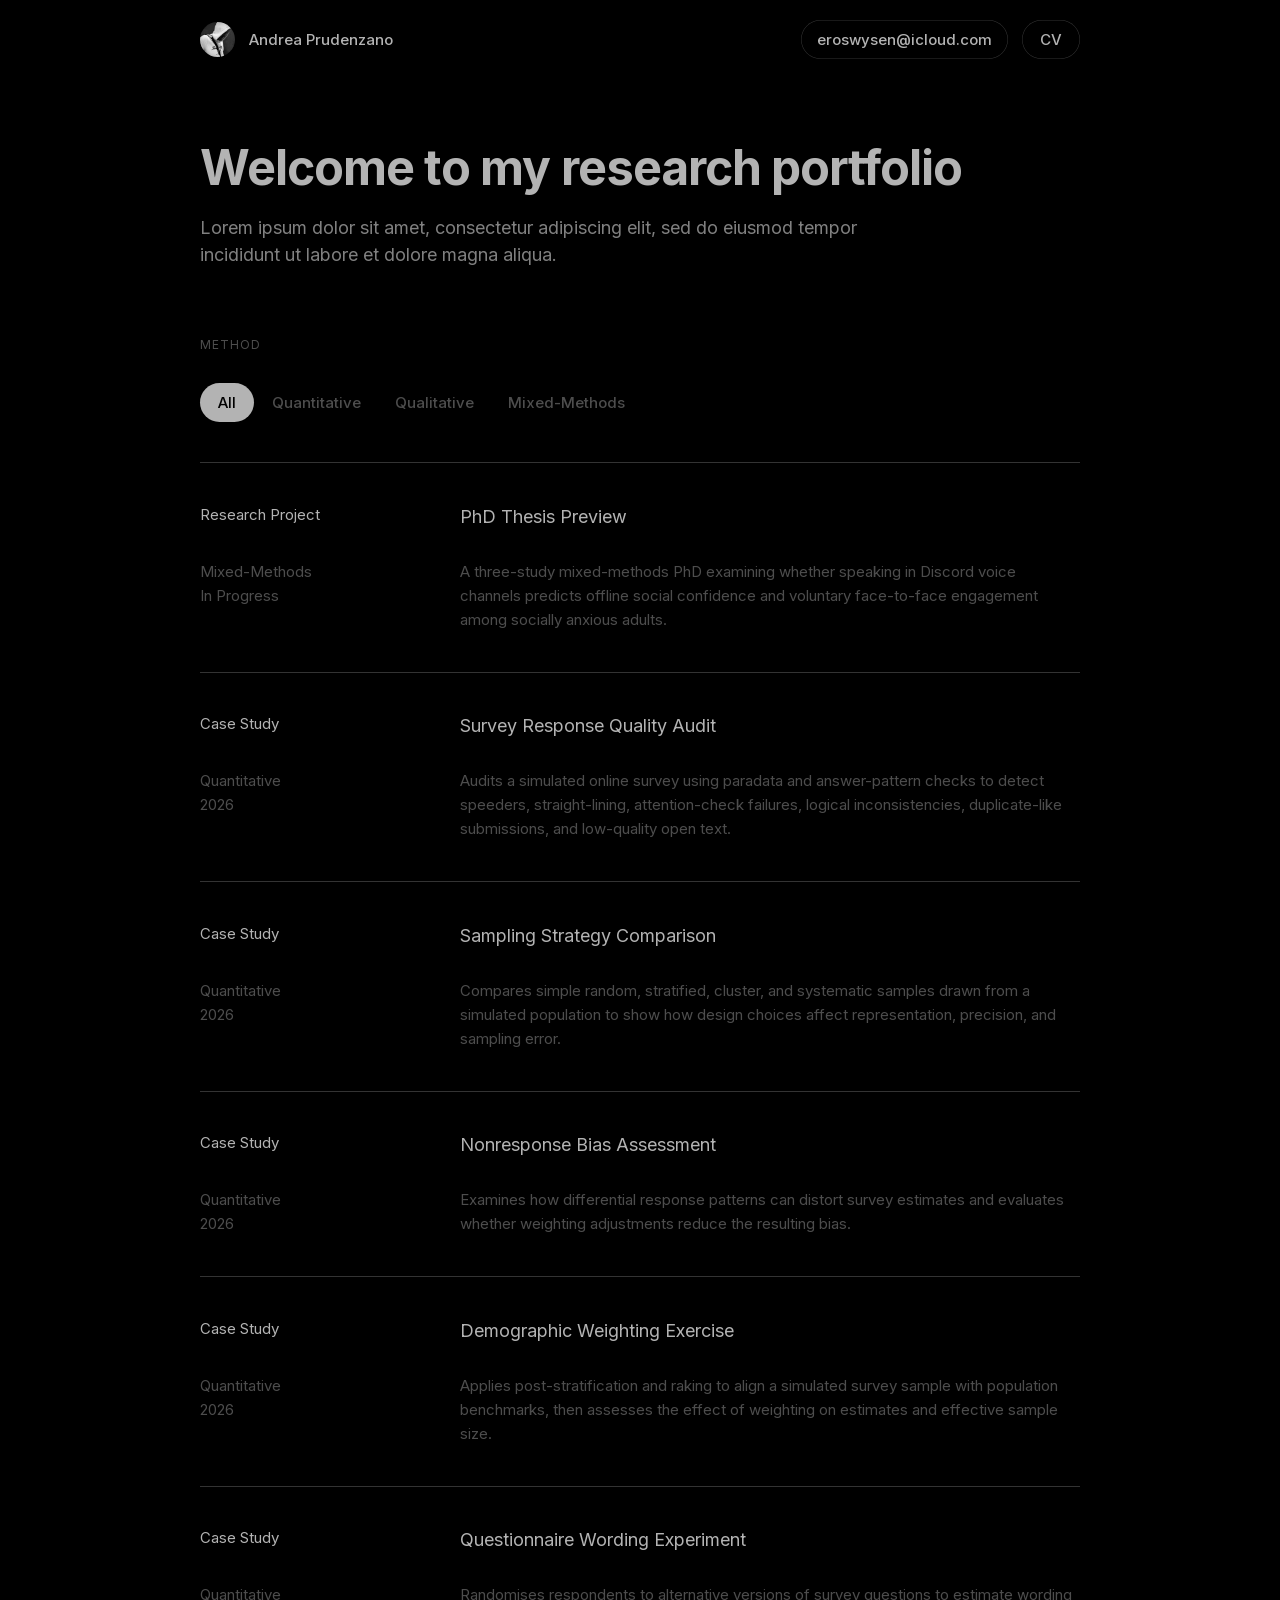
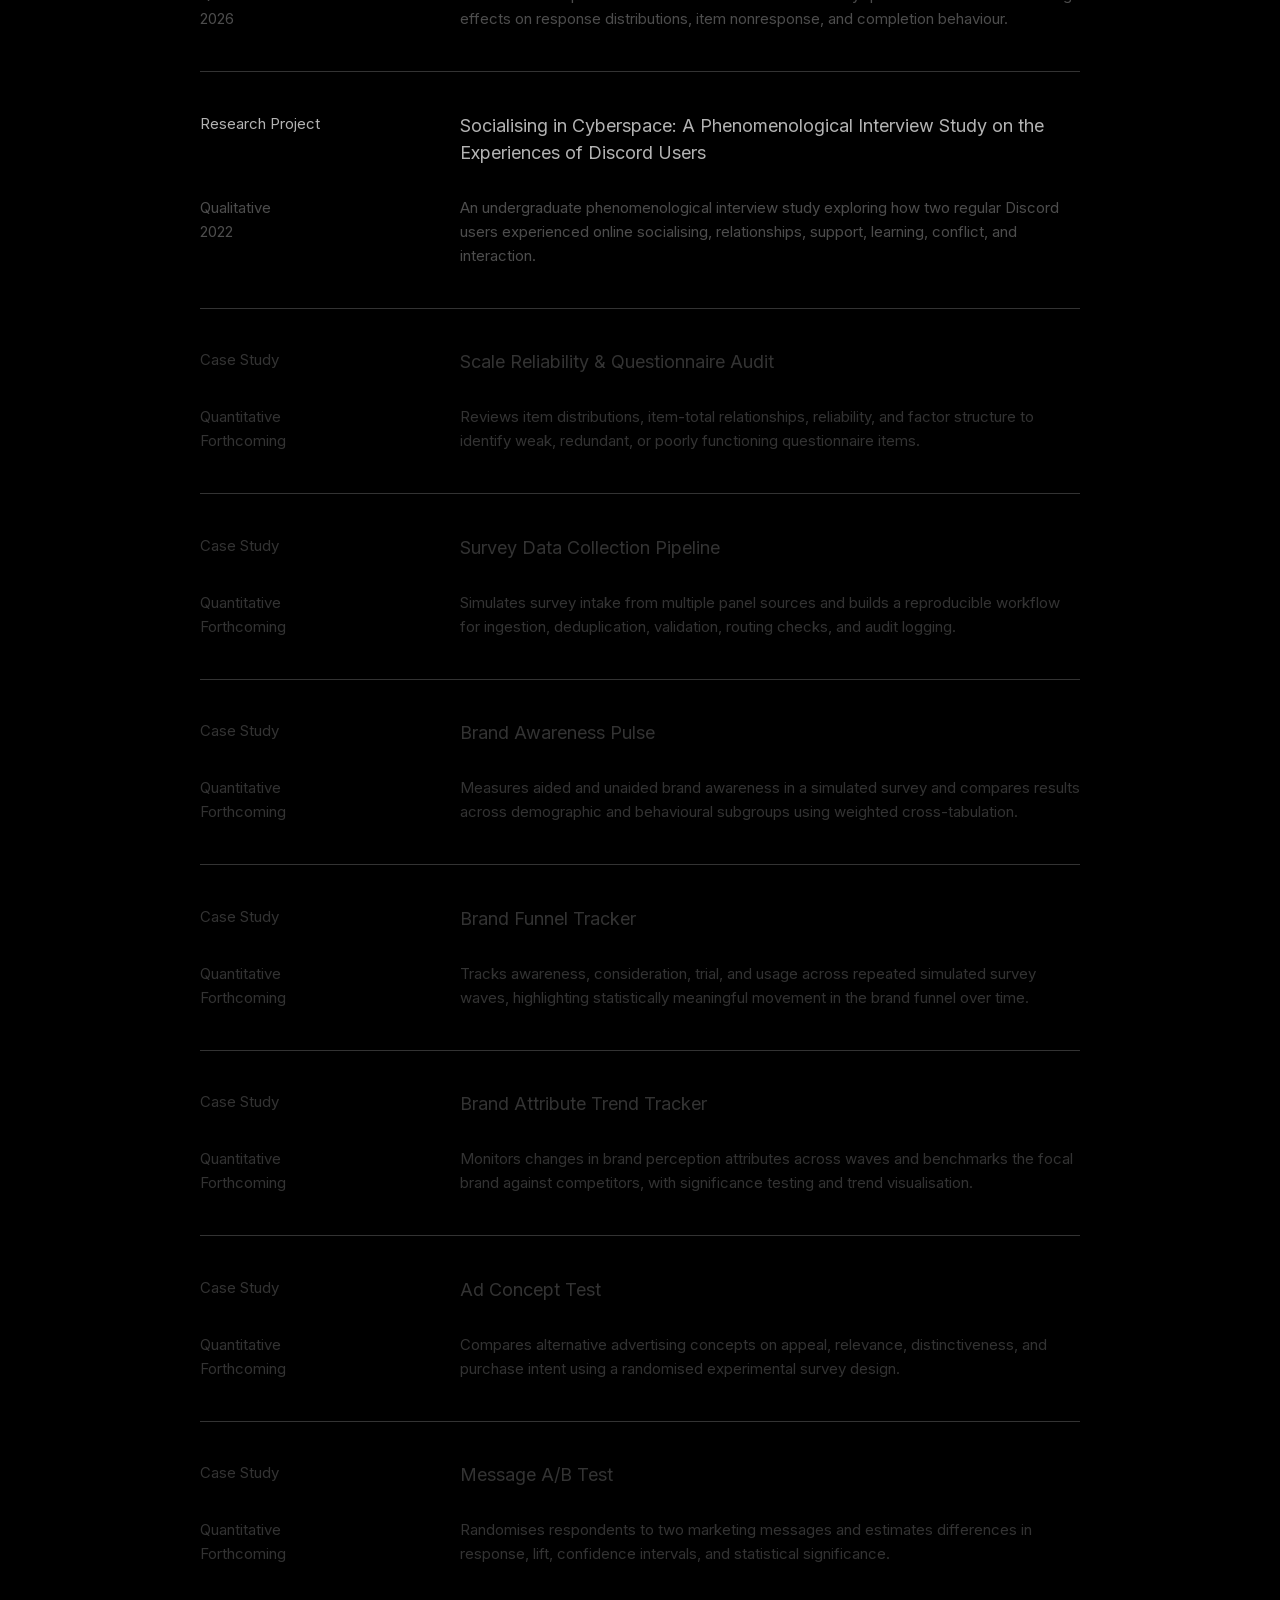
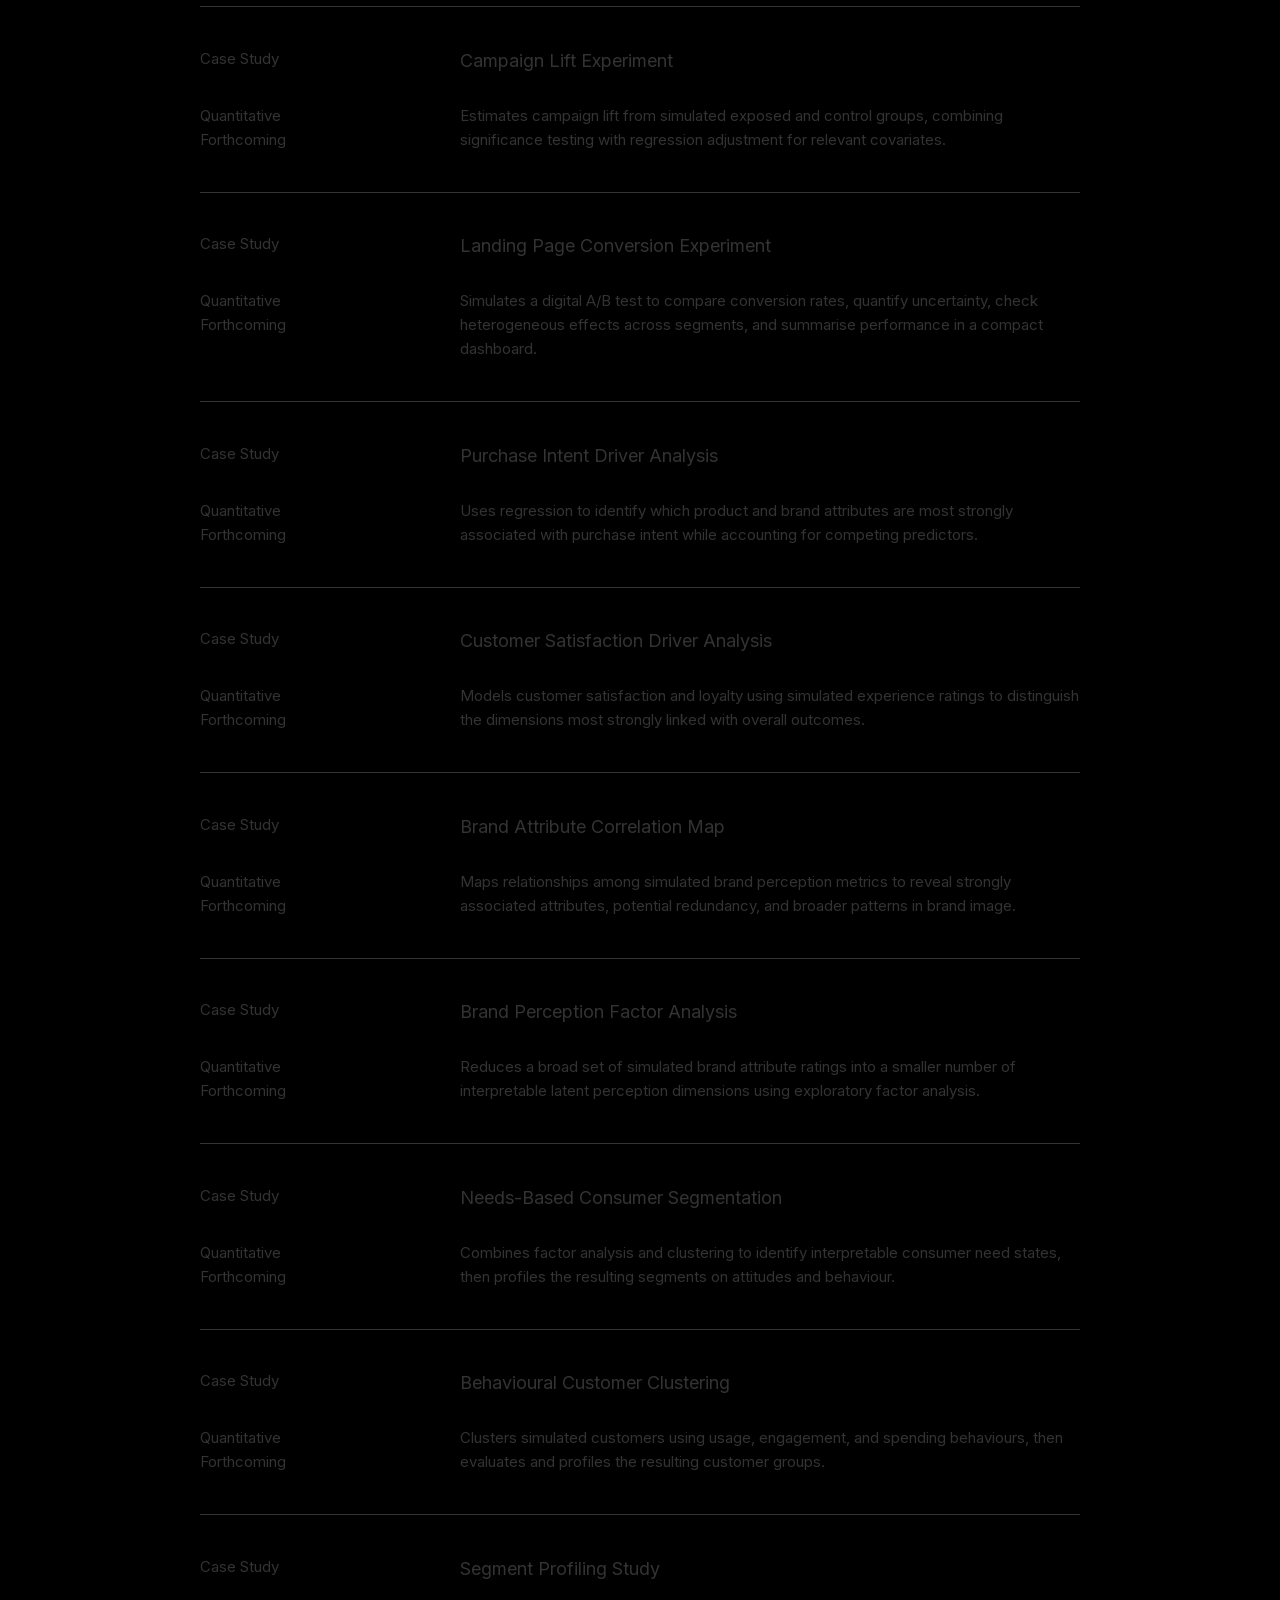
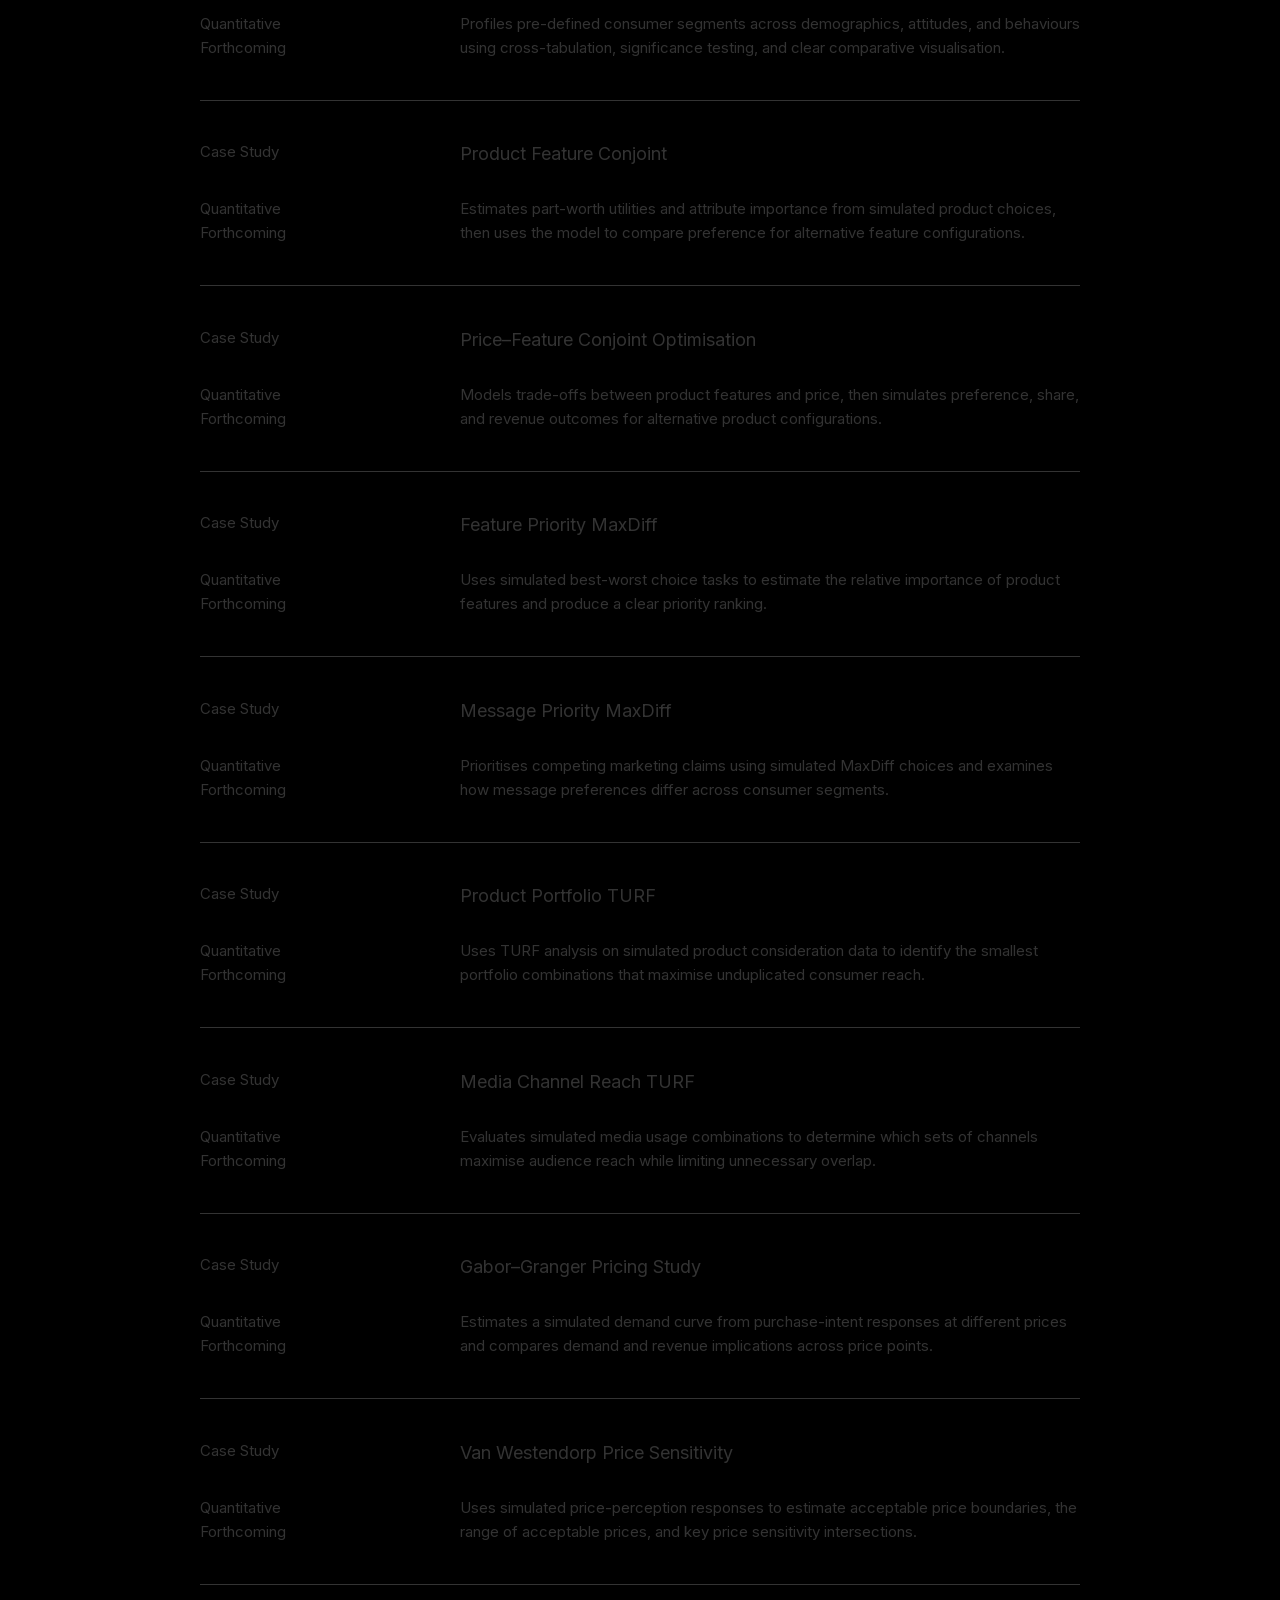
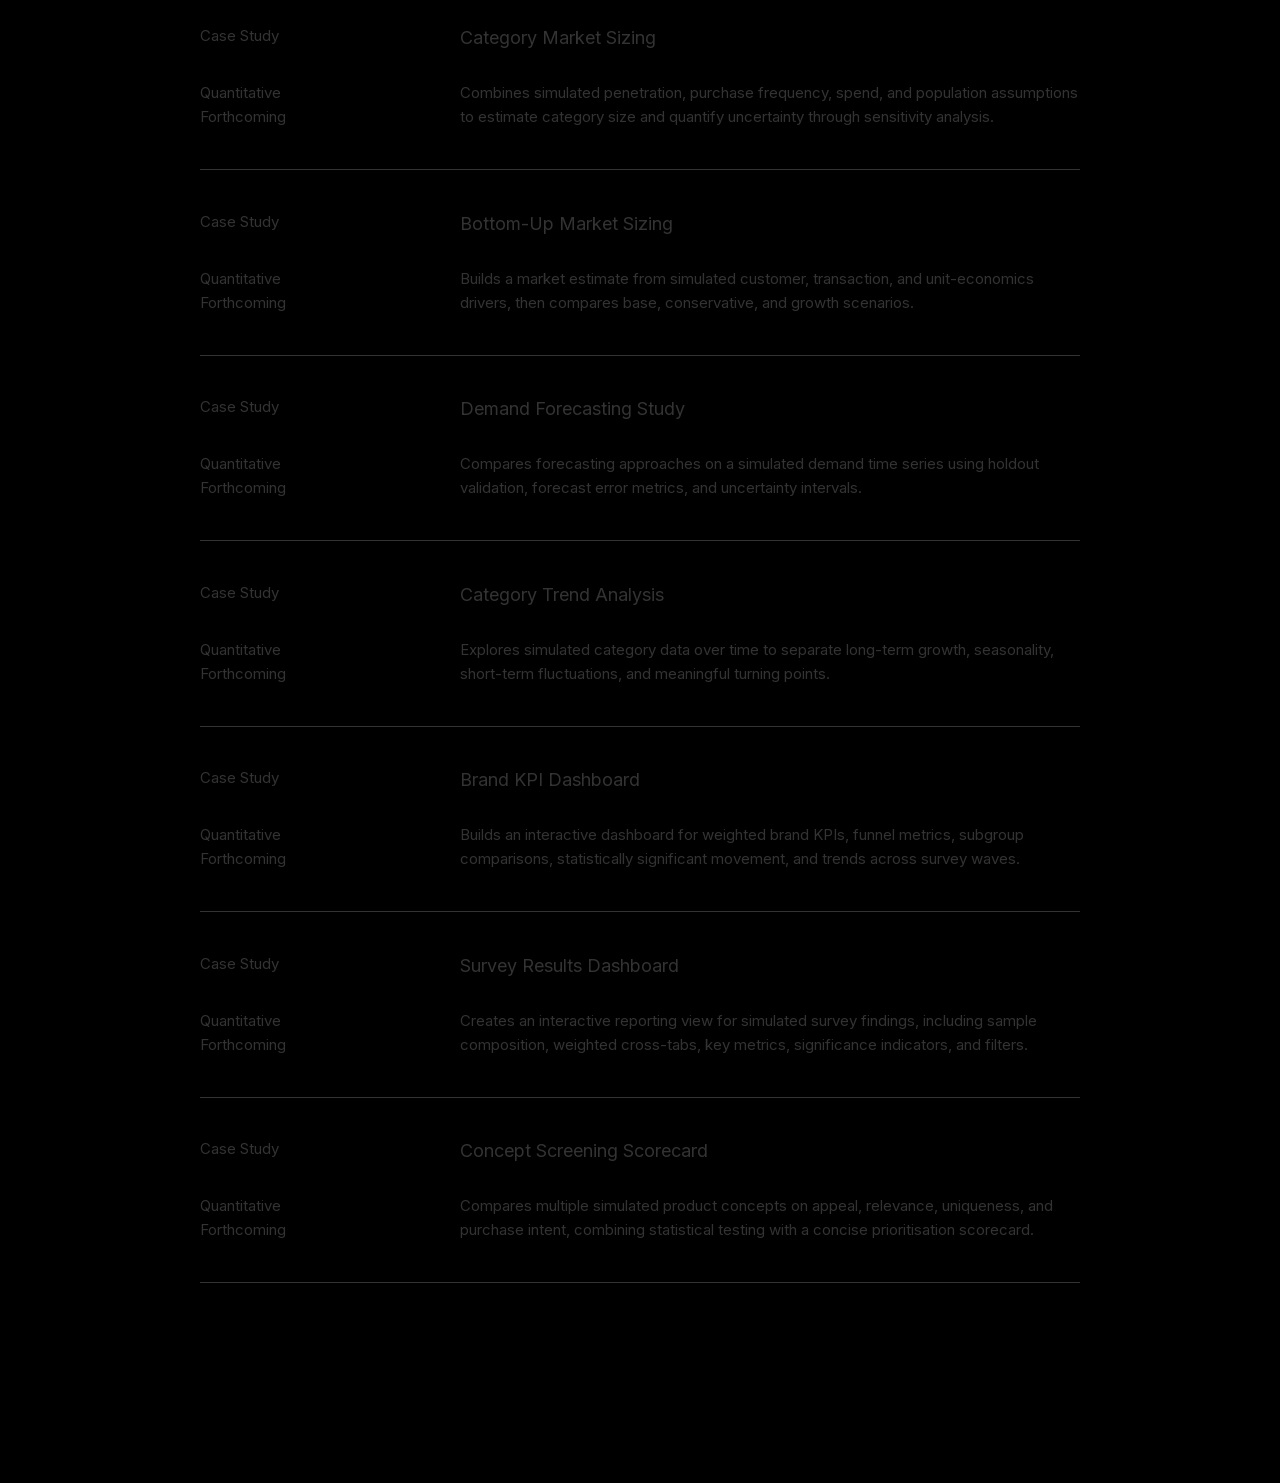
==== commit 530c80a0: "Correct project spacing and self-host Inter" ====
--- a/index.html
+++ b/index.html
@@ -4,13 +4,10 @@
   <meta charset="utf-8">
   <meta name="viewport" content="width=device-width, initial-scale=1">
   <meta name="description" content="Andrea Prudenzano — quantitative, qualitative, and mixed-methods research portfolio.">
-  <meta name="deployment-version" content="20260829-figma-homepage-material-v33">
+  <meta name="deployment-version" content="20260829-figma-homepage-material-v34">
   <title>Andrea Prudenzano | Research Portfolio</title>
-  <link rel="preconnect" href="https://fonts.googleapis.com">
-  <link rel="preconnect" href="https://fonts.gstatic.com" crossorigin>
-  <link href="https://fonts.googleapis.com/css2?family=Inter:wght@400;500;600;700&display=swap" rel="stylesheet">
   <link rel="stylesheet" href="styles.css?v=20260827-figma-system-v2">
-  <link rel="stylesheet" href="homepage.css?v=20260829-figma-homepage-material-v33">
+  <link rel="stylesheet" href="homepage.css?v=20260829-figma-homepage-material-v34">
 </head>
 <body class="homepage">
   <div class="homepage-shell" data-node-id="109:2">
@@ -49,7 +46,7 @@
       <a class="homepage-project-row homepage-project-row-link" href="phd-thesis-preview.html" aria-label="View PhD Thesis Preview" data-method="mixed-methods" data-project-type="real" data-status="In Progress" data-component-node-id="127:48">
         <div class="homepage-project-information">
           <div class="homepage-project-heading-row">
-            <p class="homepage-project-type">Real Research Project</p>
+            <p class="homepage-project-type">Research Project</p>
             <h2 class="homepage-project-title" title="PhD Thesis Preview">PhD Thesis Preview</h2>
           </div>
           <div class="homepage-project-detail-row">
@@ -62,7 +59,7 @@
       <a class="homepage-project-row homepage-project-row-link" href="survey-response-quality-audit.html" aria-label="View Survey Response Quality Audit" data-method="quantitative" data-project-type="hypothetical" data-status="2026" data-component-node-id="127:48">
         <div class="homepage-project-information">
           <div class="homepage-project-heading-row">
-            <p class="homepage-project-type">Simulated Case Study</p>
+            <p class="homepage-project-type">Case Study</p>
             <h2 class="homepage-project-title" title="Survey Response Quality Audit">Survey Response Quality Audit</h2>
           </div>
           <div class="homepage-project-detail-row">
@@ -75,7 +72,7 @@
       <a class="homepage-project-row homepage-project-row-link" href="sampling-strategy-comparison.html" aria-label="View Sampling Strategy Comparison" data-method="quantitative" data-project-type="hypothetical" data-status="2026" data-component-node-id="127:48">
         <div class="homepage-project-information">
           <div class="homepage-project-heading-row">
-            <p class="homepage-project-type">Simulated Case Study</p>
+            <p class="homepage-project-type">Case Study</p>
             <h2 class="homepage-project-title" title="Sampling Strategy Comparison">Sampling Strategy Comparison</h2>
           </div>
           <div class="homepage-project-detail-row">
@@ -88,7 +85,7 @@
       <a class="homepage-project-row homepage-project-row-link" href="nonresponse-bias-assessment.html" aria-label="View Nonresponse Bias Assessment" data-method="quantitative" data-project-type="hypothetical" data-status="2026" data-component-node-id="127:48">
         <div class="homepage-project-information">
           <div class="homepage-project-heading-row">
-            <p class="homepage-project-type">Simulated Case Study</p>
+            <p class="homepage-project-type">Case Study</p>
             <h2 class="homepage-project-title" title="Nonresponse Bias Assessment">Nonresponse Bias Assessment</h2>
           </div>
           <div class="homepage-project-detail-row">
@@ -101,7 +98,7 @@
       <a class="homepage-project-row homepage-project-row-link" href="demographic-weighting-exercise.html" aria-label="View Demographic Weighting Exercise" data-method="quantitative" data-project-type="hypothetical" data-status="2026" data-component-node-id="127:48">
         <div class="homepage-project-information">
           <div class="homepage-project-heading-row">
-            <p class="homepage-project-type">Simulated Case Study</p>
+            <p class="homepage-project-type">Case Study</p>
             <h2 class="homepage-project-title" title="Demographic Weighting Exercise">Demographic Weighting Exercise</h2>
           </div>
           <div class="homepage-project-detail-row">
@@ -114,7 +111,7 @@
       <a class="homepage-project-row homepage-project-row-link" href="questionnaire-wording-experiment.html" aria-label="View Questionnaire Wording Experiment" data-method="quantitative" data-project-type="hypothetical" data-status="2026" data-component-node-id="127:48">
         <div class="homepage-project-information">
           <div class="homepage-project-heading-row">
-            <p class="homepage-project-type">Simulated Case Study</p>
+            <p class="homepage-project-type">Case Study</p>
             <h2 class="homepage-project-title" title="Questionnaire Wording Experiment">Questionnaire Wording Experiment</h2>
           </div>
           <div class="homepage-project-detail-row">
@@ -140,7 +137,7 @@
       <article class="homepage-project-row" data-method="quantitative" data-project-type="hypothetical" data-status="Forthcoming" data-component-node-id="260:425">
         <div class="homepage-project-information">
           <div class="homepage-project-heading-row">
-            <p class="homepage-project-type">Simulated Case Study</p>
+            <p class="homepage-project-type">Case Study</p>
             <h2 class="homepage-project-title" title="Scale Reliability &amp; Questionnaire Audit">Scale Reliability &amp; Questionnaire Audit</h2>
           </div>
           <div class="homepage-project-detail-row">
@@ -153,7 +150,7 @@
       <article class="homepage-project-row" data-method="quantitative" data-project-type="hypothetical" data-status="Forthcoming" data-component-node-id="260:425">
         <div class="homepage-project-information">
           <div class="homepage-project-heading-row">
-            <p class="homepage-project-type">Simulated Case Study</p>
+            <p class="homepage-project-type">Case Study</p>
             <h2 class="homepage-project-title" title="Survey Data Collection Pipeline">Survey Data Collection Pipeline</h2>
           </div>
           <div class="homepage-project-detail-row">
@@ -166,7 +163,7 @@
       <article class="homepage-project-row" data-method="quantitative" data-project-type="hypothetical" data-status="Forthcoming" data-component-node-id="260:425">
         <div class="homepage-project-information">
           <div class="homepage-project-heading-row">
-            <p class="homepage-project-type">Simulated Case Study</p>
+            <p class="homepage-project-type">Case Study</p>
             <h2 class="homepage-project-title" title="Brand Awareness Pulse">Brand Awareness Pulse</h2>
           </div>
           <div class="homepage-project-detail-row">
@@ -179,7 +176,7 @@
       <article class="homepage-project-row" data-method="quantitative" data-project-type="hypothetical" data-status="Forthcoming" data-component-node-id="260:425">
         <div class="homepage-project-information">
           <div class="homepage-project-heading-row">
-            <p class="homepage-project-type">Simulated Case Study</p>
+            <p class="homepage-project-type">Case Study</p>
             <h2 class="homepage-project-title" title="Brand Funnel Tracker">Brand Funnel Tracker</h2>
           </div>
           <div class="homepage-project-detail-row">
@@ -192,7 +189,7 @@
       <article class="homepage-project-row" data-method="quantitative" data-project-type="hypothetical" data-status="Forthcoming" data-component-node-id="260:425">
         <div class="homepage-project-information">
           <div class="homepage-project-heading-row">
-            <p class="homepage-project-type">Simulated Case Study</p>
+            <p class="homepage-project-type">Case Study</p>
             <h2 class="homepage-project-title" title="Brand Attribute Trend Tracker">Brand Attribute Trend Tracker</h2>
           </div>
           <div class="homepage-project-detail-row">
@@ -205,7 +202,7 @@
       <article class="homepage-project-row" data-method="quantitative" data-project-type="hypothetical" data-status="Forthcoming" data-component-node-id="260:425">
         <div class="homepage-project-information">
           <div class="homepage-project-heading-row">
-            <p class="homepage-project-type">Simulated Case Study</p>
+            <p class="homepage-project-type">Case Study</p>
             <h2 class="homepage-project-title" title="Ad Concept Test">Ad Concept Test</h2>
           </div>
           <div class="homepage-project-detail-row">
@@ -218,7 +215,7 @@
       <article class="homepage-project-row" data-method="quantitative" data-project-type="hypothetical" data-status="Forthcoming" data-component-node-id="260:425">
         <div class="homepage-project-information">
           <div class="homepage-project-heading-row">
-            <p class="homepage-project-type">Simulated Case Study</p>
+            <p class="homepage-project-type">Case Study</p>
             <h2 class="homepage-project-title" title="Message A/B Test">Message A/B Test</h2>
           </div>
           <div class="homepage-project-detail-row">
@@ -231,7 +228,7 @@
       <article class="homepage-project-row" data-method="quantitative" data-project-type="hypothetical" data-status="Forthcoming" data-component-node-id="260:425">
         <div class="homepage-project-information">
           <div class="homepage-project-heading-row">
-            <p class="homepage-project-type">Simulated Case Study</p>
+            <p class="homepage-project-type">Case Study</p>
             <h2 class="homepage-project-title" title="Campaign Lift Experiment">Campaign Lift Experiment</h2>
           </div>
           <div class="homepage-project-detail-row">
@@ -244,7 +241,7 @@
       <article class="homepage-project-row" data-method="quantitative" data-project-type="hypothetical" data-status="Forthcoming" data-component-node-id="260:425">
         <div class="homepage-project-information">
           <div class="homepage-project-heading-row">
-            <p class="homepage-project-type">Simulated Case Study</p>
+            <p class="homepage-project-type">Case Study</p>
             <h2 class="homepage-project-title" title="Landing Page Conversion Experiment">Landing Page Conversion Experiment</h2>
           </div>
           <div class="homepage-project-detail-row">
@@ -257,7 +254,7 @@
       <article class="homepage-project-row" data-method="quantitative" data-project-type="hypothetical" data-status="Forthcoming" data-component-node-id="260:425">
         <div class="homepage-project-information">
           <div class="homepage-project-heading-row">
-            <p class="homepage-project-type">Simulated Case Study</p>
+            <p class="homepage-project-type">Case Study</p>
             <h2 class="homepage-project-title" title="Purchase Intent Driver Analysis">Purchase Intent Driver Analysis</h2>
           </div>
           <div class="homepage-project-detail-row">
@@ -270,7 +267,7 @@
       <article class="homepage-project-row" data-method="quantitative" data-project-type="hypothetical" data-status="Forthcoming" data-component-node-id="260:425">
         <div class="homepage-project-information">
           <div class="homepage-project-heading-row">
-            <p class="homepage-project-type">Simulated Case Study</p>
+            <p class="homepage-project-type">Case Study</p>
             <h2 class="homepage-project-title" title="Customer Satisfaction Driver Analysis">Customer Satisfaction Driver Analysis</h2>
           </div>
           <div class="homepage-project-detail-row">
@@ -283,7 +280,7 @@
       <article class="homepage-project-row" data-method="quantitative" data-project-type="hypothetical" data-status="Forthcoming" data-component-node-id="260:425">
         <div class="homepage-project-information">
           <div class="homepage-project-heading-row">
-            <p class="homepage-project-type">Simulated Case Study</p>
+            <p class="homepage-project-type">Case Study</p>
             <h2 class="homepage-project-title" title="Brand Attribute Correlation Map">Brand Attribute Correlation Map</h2>
           </div>
           <div class="homepage-project-detail-row">
@@ -296,7 +293,7 @@
       <article class="homepage-project-row" data-method="quantitative" data-project-type="hypothetical" data-status="Forthcoming" data-component-node-id="260:425">
         <div class="homepage-project-information">
           <div class="homepage-project-heading-row">
-            <p class="homepage-project-type">Simulated Case Study</p>
+            <p class="homepage-project-type">Case Study</p>
             <h2 class="homepage-project-title" title="Brand Perception Factor Analysis">Brand Perception Factor Analysis</h2>
           </div>
           <div class="homepage-project-detail-row">
@@ -309,7 +306,7 @@
       <article class="homepage-project-row" data-method="quantitative" data-project-type="hypothetical" data-status="Forthcoming" data-component-node-id="260:425">
         <div class="homepage-project-information">
           <div class="homepage-project-heading-row">
-            <p class="homepage-project-type">Simulated Case Study</p>
+            <p class="homepage-project-type">Case Study</p>
             <h2 class="homepage-project-title" title="Needs-Based Consumer Segmentation">Needs-Based Consumer Segmentation</h2>
           </div>
           <div class="homepage-project-detail-row">
@@ -322,7 +319,7 @@
       <article class="homepage-project-row" data-method="quantitative" data-project-type="hypothetical" data-status="Forthcoming" data-component-node-id="260:425">
         <div class="homepage-project-information">
           <div class="homepage-project-heading-row">
-            <p class="homepage-project-type">Simulated Case Study</p>
+            <p class="homepage-project-type">Case Study</p>
             <h2 class="homepage-project-title" title="Behavioural Customer Clustering">Behavioural Customer Clustering</h2>
           </div>
           <div class="homepage-project-detail-row">
@@ -335,7 +332,7 @@
       <article class="homepage-project-row" data-method="quantitative" data-project-type="hypothetical" data-status="Forthcoming" data-component-node-id="260:425">
         <div class="homepage-project-information">
           <div class="homepage-project-heading-row">
-            <p class="homepage-project-type">Simulated Case Study</p>
+            <p class="homepage-project-type">Case Study</p>
             <h2 class="homepage-project-title" title="Segment Profiling Study">Segment Profiling Study</h2>
           </div>
           <div class="homepage-project-detail-row">
@@ -348,7 +345,7 @@
       <article class="homepage-project-row" data-method="quantitative" data-project-type="hypothetical" data-status="Forthcoming" data-component-node-id="260:425">
         <div class="homepage-project-information">
           <div class="homepage-project-heading-row">
-            <p class="homepage-project-type">Simulated Case Study</p>
+            <p class="homepage-project-type">Case Study</p>
             <h2 class="homepage-project-title" title="Product Feature Conjoint">Product Feature Conjoint</h2>
           </div>
           <div class="homepage-project-detail-row">
@@ -361,7 +358,7 @@
       <article class="homepage-project-row" data-method="quantitative" data-project-type="hypothetical" data-status="Forthcoming" data-component-node-id="260:425">
         <div class="homepage-project-information">
           <div class="homepage-project-heading-row">
-            <p class="homepage-project-type">Simulated Case Study</p>
+            <p class="homepage-project-type">Case Study</p>
             <h2 class="homepage-project-title" title="Price–Feature Conjoint Optimisation">Price–Feature Conjoint Optimisation</h2>
           </div>
           <div class="homepage-project-detail-row">
@@ -374,7 +371,7 @@
       <article class="homepage-project-row" data-method="quantitative" data-project-type="hypothetical" data-status="Forthcoming" data-component-node-id="260:425">
         <div class="homepage-project-information">
           <div class="homepage-project-heading-row">
-            <p class="homepage-project-type">Simulated Case Study</p>
+            <p class="homepage-project-type">Case Study</p>
             <h2 class="homepage-project-title" title="Feature Priority MaxDiff">Feature Priority MaxDiff</h2>
           </div>
           <div class="homepage-project-detail-row">
@@ -387,7 +384,7 @@
       <article class="homepage-project-row" data-method="quantitative" data-project-type="hypothetical" data-status="Forthcoming" data-component-node-id="260:425">
         <div class="homepage-project-information">
           <div class="homepage-project-heading-row">
-            <p class="homepage-project-type">Simulated Case Study</p>
+            <p class="homepage-project-type">Case Study</p>
             <h2 class="homepage-project-title" title="Message Priority MaxDiff">Message Priority MaxDiff</h2>
           </div>
           <div class="homepage-project-detail-row">
@@ -400,7 +397,7 @@
       <article class="homepage-project-row" data-method="quantitative" data-project-type="hypothetical" data-status="Forthcoming" data-component-node-id="260:425">
         <div class="homepage-project-information">
           <div class="homepage-project-heading-row">
-            <p class="homepage-project-type">Simulated Case Study</p>
+            <p class="homepage-project-type">Case Study</p>
             <h2 class="homepage-project-title" title="Product Portfolio TURF">Product Portfolio TURF</h2>
           </div>
           <div class="homepage-project-detail-row">
@@ -413,7 +410,7 @@
       <article class="homepage-project-row" data-method="quantitative" data-project-type="hypothetical" data-status="Forthcoming" data-component-node-id="260:425">
         <div class="homepage-project-information">
           <div class="homepage-project-heading-row">
-            <p class="homepage-project-type">Simulated Case Study</p>
+            <p class="homepage-project-type">Case Study</p>
             <h2 class="homepage-project-title" title="Media Channel Reach TURF">Media Channel Reach TURF</h2>
           </div>
           <div class="homepage-project-detail-row">
@@ -426,7 +423,7 @@
       <article class="homepage-project-row" data-method="quantitative" data-project-type="hypothetical" data-status="Forthcoming" data-component-node-id="260:425">
         <div class="homepage-project-information">
           <div class="homepage-project-heading-row">
-            <p class="homepage-project-type">Simulated Case Study</p>
+            <p class="homepage-project-type">Case Study</p>
             <h2 class="homepage-project-title" title="Gabor–Granger Pricing Study">Gabor–Granger Pricing Study</h2>
           </div>
           <div class="homepage-project-detail-row">
@@ -439,7 +436,7 @@
       <article class="homepage-project-row" data-method="quantitative" data-project-type="hypothetical" data-status="Forthcoming" data-component-node-id="260:425">
         <div class="homepage-project-information">
           <div class="homepage-project-heading-row">
-            <p class="homepage-project-type">Simulated Case Study</p>
+            <p class="homepage-project-type">Case Study</p>
             <h2 class="homepage-project-title" title="Van Westendorp Price Sensitivity">Van Westendorp Price Sensitivity</h2>
           </div>
           <div class="homepage-project-detail-row">
@@ -452,7 +449,7 @@
       <article class="homepage-project-row" data-method="quantitative" data-project-type="hypothetical" data-status="Forthcoming" data-component-node-id="260:425">
         <div class="homepage-project-information">
           <div class="homepage-project-heading-row">
-            <p class="homepage-project-type">Simulated Case Study</p>
+            <p class="homepage-project-type">Case Study</p>
             <h2 class="homepage-project-title" title="Category Market Sizing">Category Market Sizing</h2>
           </div>
           <div class="homepage-project-detail-row">
@@ -465,7 +462,7 @@
       <article class="homepage-project-row" data-method="quantitative" data-project-type="hypothetical" data-status="Forthcoming" data-component-node-id="260:425">
         <div class="homepage-project-information">
           <div class="homepage-project-heading-row">
-            <p class="homepage-project-type">Simulated Case Study</p>
+            <p class="homepage-project-type">Case Study</p>
             <h2 class="homepage-project-title" title="Bottom-Up Market Sizing">Bottom-Up Market Sizing</h2>
           </div>
           <div class="homepage-project-detail-row">
@@ -478,7 +475,7 @@
       <article class="homepage-project-row" data-method="quantitative" data-project-type="hypothetical" data-status="Forthcoming" data-component-node-id="260:425">
         <div class="homepage-project-information">
           <div class="homepage-project-heading-row">
-            <p class="homepage-project-type">Simulated Case Study</p>
+            <p class="homepage-project-type">Case Study</p>
             <h2 class="homepage-project-title" title="Demand Forecasting Study">Demand Forecasting Study</h2>
           </div>
           <div class="homepage-project-detail-row">
@@ -491,7 +488,7 @@
       <article class="homepage-project-row" data-method="quantitative" data-project-type="hypothetical" data-status="Forthcoming" data-component-node-id="260:425">
         <div class="homepage-project-information">
           <div class="homepage-project-heading-row">
-            <p class="homepage-project-type">Simulated Case Study</p>
+            <p class="homepage-project-type">Case Study</p>
             <h2 class="homepage-project-title" title="Category Trend Analysis">Category Trend Analysis</h2>
           </div>
           <div class="homepage-project-detail-row">
@@ -504,7 +501,7 @@
       <article class="homepage-project-row" data-method="quantitative" data-project-type="hypothetical" data-status="Forthcoming" data-component-node-id="260:425">
         <div class="homepage-project-information">
           <div class="homepage-project-heading-row">
-            <p class="homepage-project-type">Simulated Case Study</p>
+            <p class="homepage-project-type">Case Study</p>
             <h2 class="homepage-project-title" title="Brand KPI Dashboard">Brand KPI Dashboard</h2>
           </div>
           <div class="homepage-project-detail-row">
@@ -517,7 +514,7 @@
       <article class="homepage-project-row" data-method="quantitative" data-project-type="hypothetical" data-status="Forthcoming" data-component-node-id="260:425">
         <div class="homepage-project-information">
           <div class="homepage-project-heading-row">
-            <p class="homepage-project-type">Simulated Case Study</p>
+            <p class="homepage-project-type">Case Study</p>
             <h2 class="homepage-project-title" title="Survey Results Dashboard">Survey Results Dashboard</h2>
           </div>
           <div class="homepage-project-detail-row">
@@ -530,7 +527,7 @@
       <article class="homepage-project-row" data-method="quantitative" data-project-type="hypothetical" data-status="Forthcoming" data-component-node-id="260:425">
         <div class="homepage-project-information">
           <div class="homepage-project-heading-row">
-            <p class="homepage-project-type">Simulated Case Study</p>
+            <p class="homepage-project-type">Case Study</p>
             <h2 class="homepage-project-title" title="Concept Screening Scorecard">Concept Screening Scorecard</h2>
           </div>
           <div class="homepage-project-detail-row">
@@ -543,6 +540,6 @@
     </section>
     </div>
   </div>
-  <script src="homepage.js?v=20260829-figma-homepage-material-v33"></script>
+  <script src="homepage.js?v=20260829-figma-homepage-material-v34"></script>
 </body>
 </html>
--- a/homepage.css
+++ b/homepage.css
@@ -1,4 +1,14 @@
+@font-face {
+  font-family: "Inter";
+  src: url("assets/fonts/InterVariable.woff2?v=20260829-inter-4.1") format("woff2-variations");
+  font-style: normal;
+  font-weight: 100 900;
+  font-display: swap;
+}
+
 .homepage {
+  font-optical-sizing: none;
+  font-synthesis: none;
   --font-system: "Inter", -apple-system, BlinkMacSystemFont, "Helvetica Neue", Arial, sans-serif;
   --homepage-primary: #b3b3b3;
   --homepage-secondary: #808080;
@@ -321,7 +331,7 @@
   min-width: 0;
   display: grid;
   grid-template-columns: 150px minmax(0, 1fr);
-  column-gap: 30px;
+  column-gap: 110px;
   align-items: start;
 }
 
